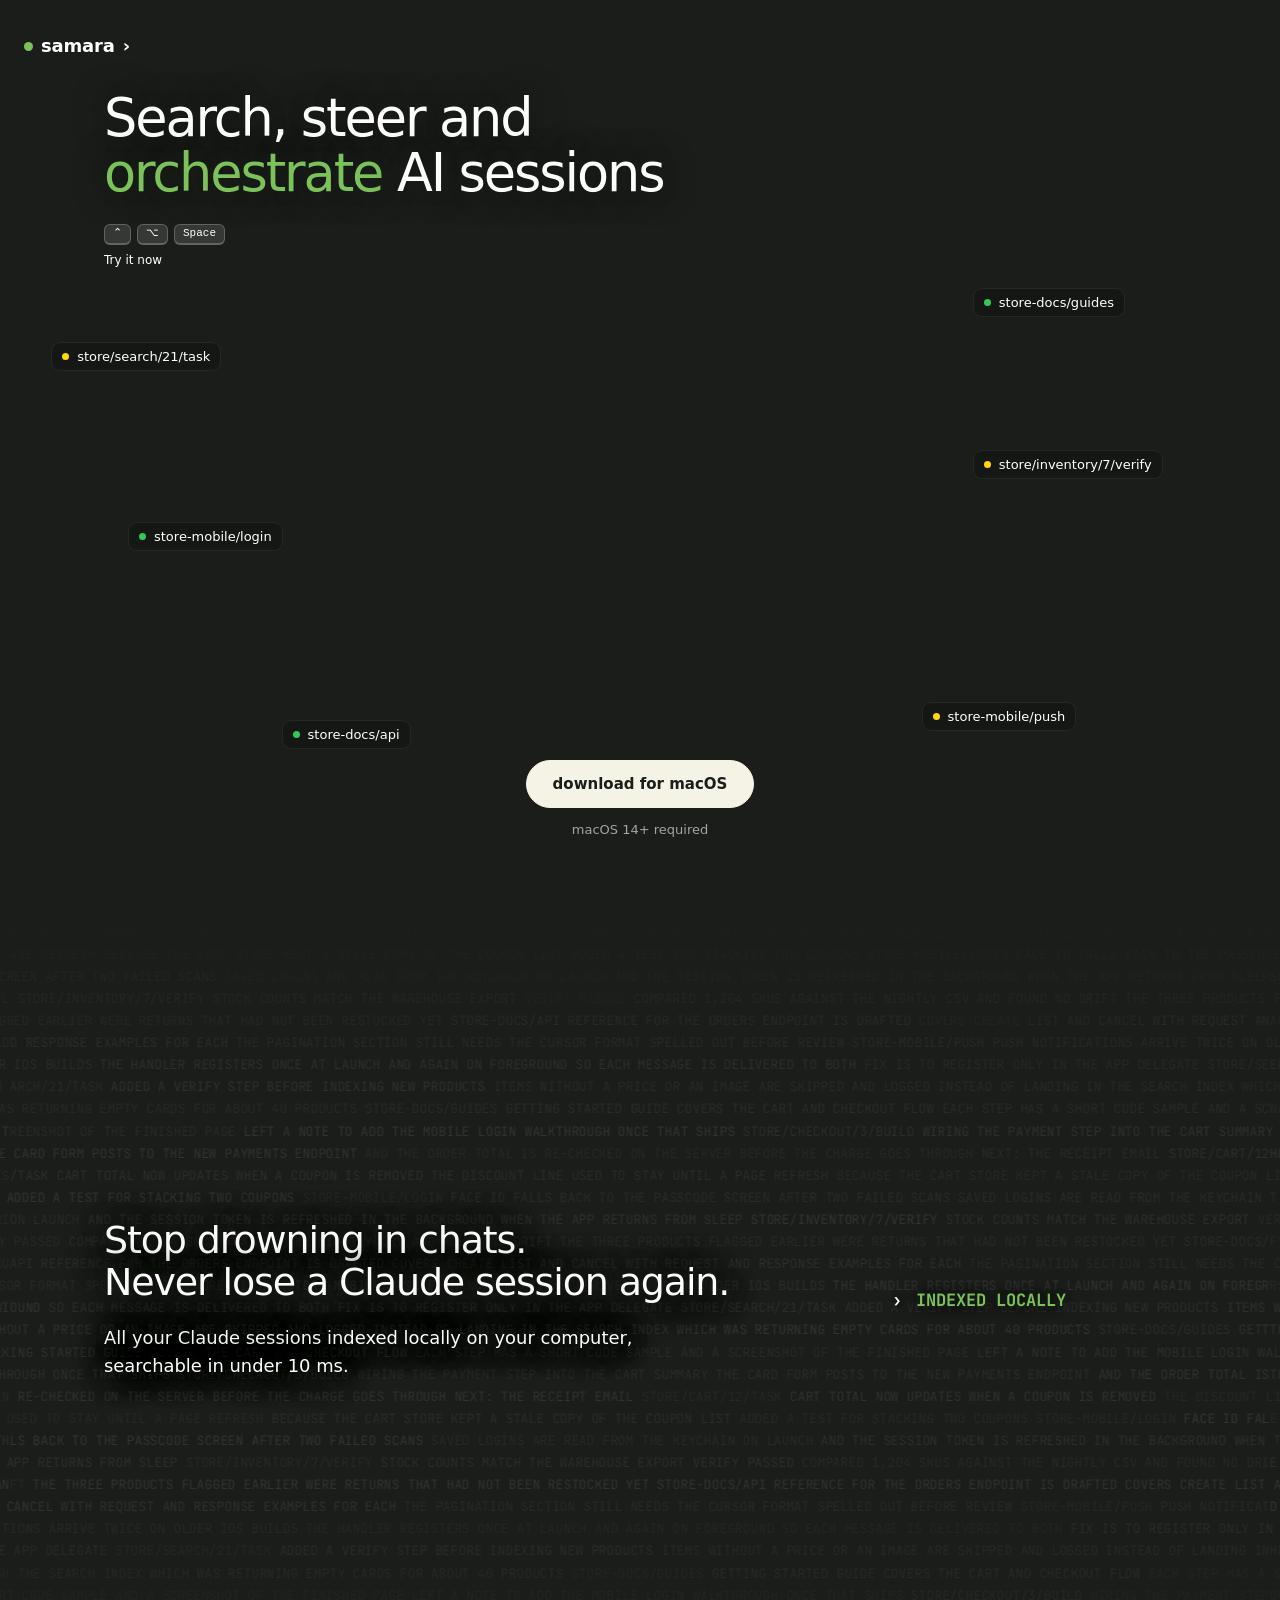
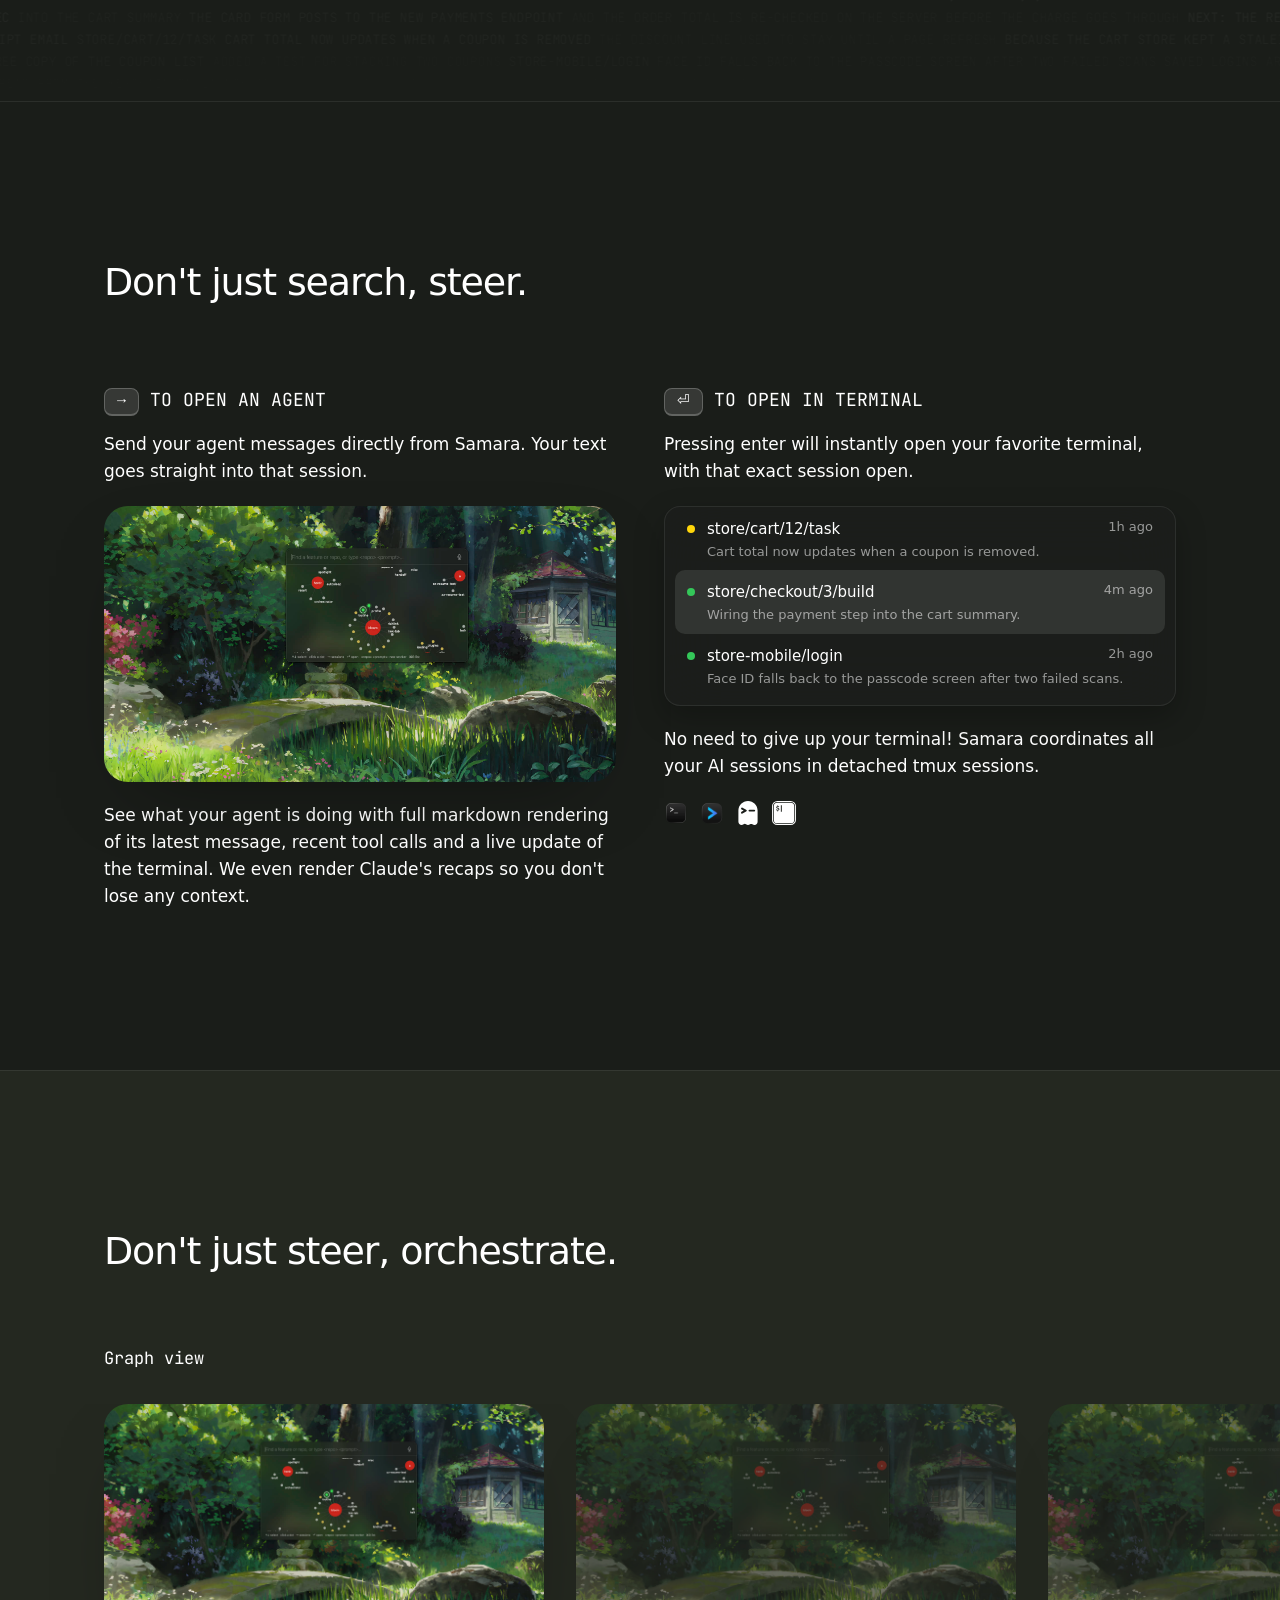
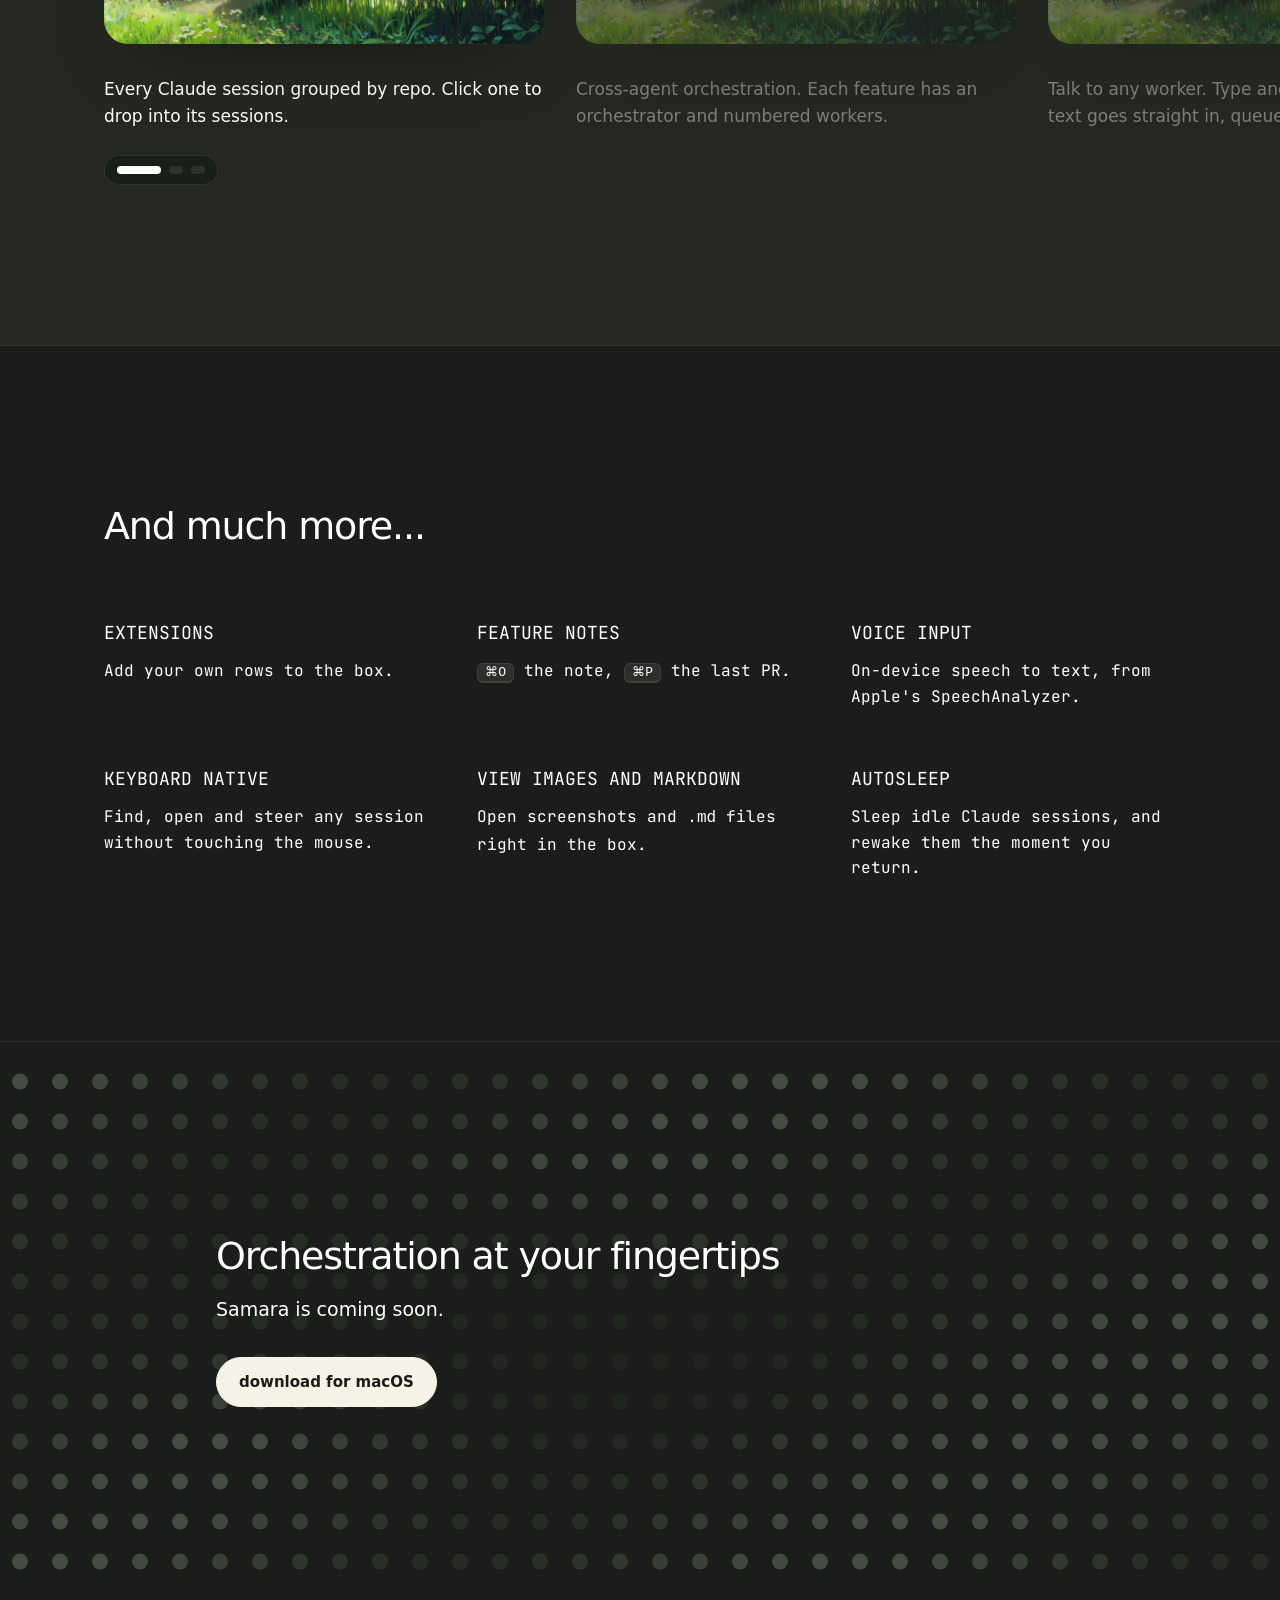
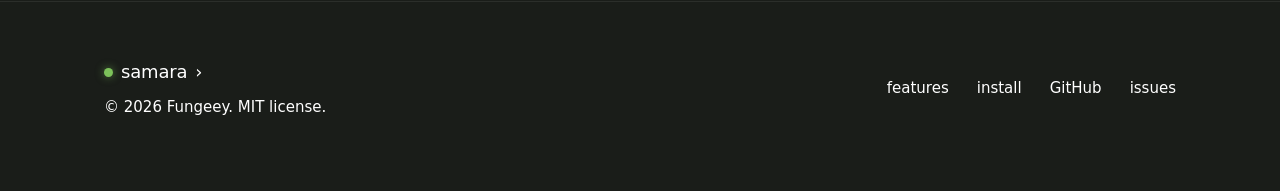
==== index.html @ 6b3adb96 "Landing page: section copy, final section, and remove install section - Hero pill switcher and steer" ====
<!doctype html>
<html lang="en">
<head>
<meta charset="utf-8">
<meta name="viewport" content="width=device-width,initial-scale=1">
<meta name="color-scheme" content="dark">
<meta name="theme-color" content="#1a1d19">
<title>Samara</title>
<link rel="icon" href="assets/favicon.svg" type="image/svg+xml">
<meta name="description" content="Samara is a macOS box and command over your Claude Code sessions: find any session, start workers, and watch a feature's orchestrator and workers at a glance.">
<link rel="preconnect" href="https://fonts.googleapis.com">
<link rel="preconnect" href="https://fonts.gstatic.com" crossorigin>
<link href="https://fonts.googleapis.com/css2?family=JetBrains+Mono:ital,wght@0,400..700;1,400&family=Reddit+Mono:wght@400..600&display=swap" rel="stylesheet">
<script>if(!matchMedia("(prefers-reduced-motion: reduce)").matches)document.documentElement.classList.add("js")</script>
<link rel="stylesheet" href="styles.css">
</head>
<body>
<div class="navbar"><div class="wrap">
  <nav>
    <a class="logo" href="#"><i class="dot"></i>samara<span>›</span></a>
  </nav>
</div></div>
<main>
<div class="wrap">

  <header class="hero">
    <h1>Search, steer and <em>orchestrate</em> AI sessions</h1>
    <div class="keys" id="keys" role="button" tabindex="0" aria-label="Show or hide the search box: Control Option Space"><kbd>⌃</kbd><kbd>⌥</kbd><kbd>Space</kbd></div>
    <p class="try">Try it now</p>
    <div class="box demo off" id="box" role="search" aria-label="Search sessions">
      <div class="box-head"><span class="mag">&#128269;</span><span class="chev">&rsaquo;</span><span class="ghost" id="ghost" aria-hidden="true"></span><input id="q" type="text" aria-label="Search sessions" autocomplete="off" spellcheck="false"></div>
      <div class="rows" id="rows"></div>
      <div class="box-foot"><span id="count"></span></div>
    </div>
    <div class="pills" id="pills"></div>
    <div class="cta">
      <a class="get" href="#download" aria-disabled="true">download for macOS</a>
    <p class="req">macOS 14+ required</p>
    </div>
  </header>
</div>

<section class="story">
  <canvas class="glyphs" aria-hidden="true"></canvas>
  <div class="wrap">
    <div>
      <h2>Stop drowning in chats.<br>Never lose a Claude session again.</h2>
      <p class="story-sub">All your Claude sessions indexed locally on your computer, searchable in under 10 ms.</p>
    </div>
    <div class="facts-win"><ul class="facts" id="facts"><li>indexed locally</li><li>never leaves your computer</li><li>no account, no server</li><li>answers in under 10 ms</li></ul></div>
  </div>
</section>

<section class="steer">
  <div class="wrap">
    <h2>Don't just search, steer.</h2>
    <div class="steer-grid">
      <div class="steer-card">
        <h3><kbd>→</kbd> to open an agent</h3>
        <p>Send your agent messages directly from Samara. Your text goes straight into that session.</p>
        <div class="shot"><video src="assets/step-talk.mp4" aria-label="A worker's tool calls in the Samara box, with a prompt field to talk to it" autoplay muted loop playsinline></video></div>
        <p>See what your agent is doing with full markdown rendering of its latest message, recent tool calls and a live update of the terminal. We even render Claude's recaps so you don't lose any context.</p>
      </div>
      <div class="steer-card">
        <h3><kbd>⏎</kbd> to open in terminal</h3>
        <p>Pressing enter will instantly open your favorite terminal, with that exact session open.</p>
        <div class="box steer-box">
          <div class="rows">
            <div class="row"><i class="dot idle"></i><div><div class="t"><span>store/cart/12/task</span><em>1h ago</em></div><div class="sn">Cart total now updates when a coupon is removed.</div></div></div>
            <div class="row sel"><i class="dot"></i><div><div class="t"><span>store/checkout/3/build</span><em>4m ago</em></div><div class="sn">Wiring the payment step into the cart summary.</div></div></div>
            <div class="row"><i class="dot"></i><div><div class="t"><span>store-mobile/login</span><em>2h ago</em></div><div class="sn">Face ID falls back to the passcode screen after two failed scans.</div></div></div>
          </div>
        </div>
        <p>No need to give up your terminal! Samara coordinates all your AI sessions in detached tmux sessions.</p>
        <ul class="chips">
          <li><img src="assets/terminals/terminal.png" alt="Terminal"></li>
          <li><img src="assets/terminals/cmux-dark.png" alt="cmux"></li>
          <li><img class="mono" src="assets/terminals/ghostty.svg" alt="Ghostty"></li>
          <li><img class="mono" src="assets/terminals/iterm2.svg" alt="iTerm2"></li>
        </ul>
      </div>
    </div>
  </div>
</section>

<section id="features">
  <div class="wrap"><h2>Don't just steer, orchestrate.</h2><p class="mono">Graph view</p></div>
  <div class="carousel" tabindex="0" aria-label="How Samara works">
    <div class="slide">
      <div class="shot"><video src="assets/step-overview.mp4" aria-label="The Samara box showing repos and features as a graph" autoplay muted loop playsinline></video></div>
      <p>Every Claude session grouped by repo. Click one to drop into its sessions.</p>
    </div>
    <div class="slide">
      <div class="shot"><video src="assets/step-graph.mp4" aria-label="A feature's orchestrator and workers as a graph" autoplay muted loop playsinline></video></div>
      <p>Cross-agent orchestration. Each feature has an orchestrator and numbered workers.</p>
    </div>
    <div class="slide">
      <div class="shot"><video src="assets/step-talk.mp4" aria-label="A worker's tool calls in the Samara box, with a prompt field to talk to it" autoplay muted loop playsinline></video></div>
      <p>Talk to any worker. Type and press return, and your text goes straight in, queued if the worker is busy.</p>
    </div>
  </div>
  <div class="dots"><button aria-label="step 1"></button><button aria-label="step 2"></button><button aria-label="step 3"></button></div>
</section>

<section class="more">
  <div class="wrap">
    <h2>And much more...</h2>
    <div class="tools">
      <div class="tool"><h4>extensions</h4><p>Add your own rows to the box.</p></div>
      <div class="tool"><h4>feature notes</h4><p><kbd>⌘O</kbd> the note, <kbd>⌘P</kbd> the last PR.</p></div>
      <div class="tool"><h4>voice input</h4><p>On-device speech to text, from Apple's SpeechAnalyzer.</p></div>
      <div class="tool"><h4>keyboard native</h4><p>Find, open and steer any session without touching the mouse.</p></div>
      <div class="tool"><h4>view images and markdown</h4><p>Open screenshots and <code>.md</code> files right in the box.</p></div>
      <div class="tool"><h4>autosleep</h4><p>Sleep idle Claude sessions, and rewake them the moment you return.</p></div>
    </div>
  </div>
</section>


</main>
<section class="final" id="download">
  <canvas id="graph" aria-hidden="true"></canvas>
  <div class="wrap">
    <div class="veil">
      <h2>Orchestration at your fingertips</h2>
      <p class="sub">Samara is coming soon.</p>
      <a class="btn" href="#download" aria-disabled="true">download for macOS</a>
    </div>
  </div>
</section>

<footer>
  <div class="wrap fcols">
    <div><a class="logo" href="#"><i class="dot"></i>samara<span>›</span></a><p class="copy-r">© 2026 Fungeey. MIT license.</p></div>
    <ul><li><a href="#features">features</a></li><li><a href="#install">install</a></li><li><a href="https://github.com/Fungeey/samara">GitHub</a></li><li><a href="https://github.com/Fungeey/samara/issues">issues</a></li></ul>
  </div>
</footer>
<script>
(() => {
  const sec = document.querySelector('.final'), cv = document.getElementById('graph'), ctx = cv.getContext('2d');
  const still = matchMedia('(prefers-reduced-motion: reduce)').matches;
  let GREY, GREEN;
  const STEP = .08, GROW = .12, LIFE = .7;
  let w, h, gap, r, cols, rows, ox, oy, runs = [], nextSpawn = 0, running = false;
  const pos = (c, k) => ({ x: ox + c * gap, y: oy + k * gap });
  const mix = l => GREY.map((g, i) => g + (GREEN[i] - g) * l);
  const rgba = a => `rgba(${a[0]},${a[1]},${a[2]},${a[3]})`;
  const clamp = v => Math.min(1, Math.max(0, v));
  function size() {
    const css = getComputedStyle(document.documentElement), rgb = n => css.getPropertyValue(n).split(',').map(Number);
    GREY = [...rgb('--dot-rgb'), .35]; GREEN = [...rgb('--leaf-rgb'), 1];
    const dpr = devicePixelRatio || 1; w = sec.clientWidth; h = sec.clientHeight;
    cv.width = w * dpr; cv.height = h * dpr; ctx.setTransform(dpr, 0, 0, dpr, 0, 0);
    gap = w < 700 ? 30 : 40; r = gap * .2;
    cols = Math.max(2, Math.floor(w / gap)); rows = Math.max(2, Math.floor(h / gap));
    ox = (w - (cols - 1) * gap) / 2; oy = (h - (rows - 1) * gap) / 2;
    runs = [];
  }
  function generate(c0, k0, ambient) {
    const n = 1 + Math.floor(Math.random() * 10), room = [c0, cols - 1 - c0];
    let dir = Math.random() < .5 ? 1 : -1;
    if (room[dir > 0 ? 1 : 0] < n && room[dir > 0 ? 0 : 1] > room[dir > 0 ? 1 : 0]) dir = -dir;
    const nodes = [{ c: c0, k: k0, at: 0 }], edges = [];
    const free = (c, k) => c >= 0 && c < cols && k >= 0 && k < rows && !nodes.some(a => a.c === c && a.k === k);
    const shuffle = a => a.sort(() => Math.random() - .5);
    for (let i = 1; i <= n; i++) {
      const last = nodes[nodes.length - 1];
      const next = shuffle([-1, 0, 1]).map(d => [last, last.c + dir, last.k + d]).find(([, c, k]) => free(c, k));
      if (!next) break;
      const from = nodes.indexOf(next[0]), at = (i - 1) * STEP;
      edges.push({ from, to: nodes.length, at, back: false });
      nodes.push({ c: next[1], k: next[2], at: at + GROW });
    }
    const life = ambient ? .3 : LIFE, fade = 0;
    return { nodes, edges, ambient, life, fade, t0: performance.now(), speed: ambient ? .3 : 1, alpha: ambient ? .85 : 1, end: Math.max(...nodes.map(n => n.at), ...edges.map(e => e.at + GROW)) + life + fade };
  }
  const bezier = (p, u) => { const v = 1 - u; return { x: v ** 3 * p[0].x + 3 * v * v * u * p[1].x + 3 * v * u * u * p[2].x + u ** 3 * p[3].x, y: v ** 3 * p[0].y + 3 * v * v * u * p[1].y + 3 * v * u * u * p[2].y + u ** 3 * p[3].y }; };
  function curve(run, e) {
    const a = pos(run.nodes[e.from].c, run.nodes[e.from].k), b = pos(run.nodes[e.to].c, run.nodes[e.to].k);
    if (e.back) { const o = e.bow * gap * .9; return [a, { x: a.x, y: a.y + o }, { x: b.x, y: b.y + o }, b]; }
    const d = b.x - a.x;
    return [a, { x: a.x + d * .8, y: a.y }, { x: a.x + d * .2, y: b.y }, b];
  }
  const wave = (p, now) => still ? 1 : .65 + .35 * Math.sin(p.x * .008 + p.y * .012 - now * .0012);
  const age = (run, t, at) => t - at < run.life ? 1 : 0;
  function frame() {
    ctx.clearRect(0, 0, w, h);
    const now = performance.now();
    runs = runs.filter(run => still || (now - run.t0) / 1000 * run.speed <= run.end);
    const lit = new Set(runs.flatMap(run => { const tt = still ? run.end - run.fade - .01 : (now - run.t0) / 1000 * run.speed; return run.nodes.filter(n => tt >= n.at && age(run, tt, n.at)).map(n => n.c + ',' + n.k); }));
    for (let c = 0; c < cols; c++) for (let k = 0; k < rows; k++) {
      if (lit.has(c + ',' + k)) continue;
      const p = pos(c, k);
      ctx.fillStyle = rgba([GREY[0], GREY[1], GREY[2], GREY[3] * wave(p, now)]);
      ctx.beginPath(); ctx.arc(p.x, p.y, r, 0, 7); ctx.fill();
    }
    for (const run of runs) drawRun(run, still ? run.end - run.fade - .01 : (now - run.t0) / 1000 * run.speed);
  }
  function drawRun(run, tt) {
    const A_ = run.alpha, col = GREEN, green = a => `rgba(${col[0]},${col[1]},${col[2]},${a * A_})`;
    ctx.lineWidth = 1.5;
    for (const e of run.edges) {
      const p = e.back ? 1 : clamp((tt - e.at) / GROW), fade = age(run, tt, e.at); if (!p || !fade) continue;
      const pts = curve(run, e), A = pts[0], B = pts[3], ra = r * (e.from ? 1 : 2) + 3, rb = r + 5;
      const line = Array.from({ length: 33 }, (_, i) => bezier(pts, i / 32)).filter(q => Math.hypot(q.x - A.x, q.y - A.y) >= ra && Math.hypot(q.x - B.x, q.y - B.y) >= rb);
      const m = Math.max(2, Math.ceil(p * line.length)), tip = line[m - 1], prev = line[m - 2];
      const d = Math.hypot(tip.x - prev.x, tip.y - prev.y) || 1, ux = (tip.x - prev.x) / d, uy = (tip.y - prev.y) / d;
      ctx.strokeStyle = ctx.fillStyle = `rgba(${GREY[0]},${GREY[1]},${GREY[2]},${.75 * fade * A_})`; ctx.setLineDash(e.back ? [4, 4] : []);
      ctx.beginPath(); line.slice(0, m).forEach((q, i) => i ? ctx.lineTo(q.x, q.y) : ctx.moveTo(q.x, q.y)); ctx.stroke(); ctx.setLineDash([]);
      ctx.beginPath(); ctx.moveTo(tip.x + ux * 6, tip.y + uy * 6); ctx.lineTo(tip.x - ux * 2 - uy * 4, tip.y - uy * 2 + ux * 4); ctx.lineTo(tip.x - ux * 2 + uy * 4, tip.y - uy * 2 - ux * 4); ctx.fill();
    }
    run.nodes.forEach((n, i) => {
      const p = pos(n.c, n.k), fade = age(run, tt, n.at), l = tt >= n.at ? 1 : 0;
      if (!fade || tt < n.at) return;
      if (!i) {
        ctx.strokeStyle = green(fade); ctx.lineWidth = 2;
        ctx.beginPath(); ctx.arc(p.x, p.y, r * 2, 0, 7); ctx.stroke();
        ctx.fillStyle = green(fade);
        ctx.beginPath(); ctx.moveTo(p.x, p.y - r * 1.2); ctx.lineTo(p.x + r * 1.2, p.y); ctx.lineTo(p.x, p.y + r * 1.2); ctx.lineTo(p.x - r * 1.2, p.y); ctx.fill();
        return;
      }
      const c = mix(l); c[3] = ((GREY[3] + (c[3] - GREY[3]) * A_) * fade + GREY[3] * (1 - fade));
      ctx.fillStyle = rgba(c); ctx.beginPath(); ctx.arc(p.x, p.y, r, 0, 7); ctx.fill();
    });
  }
  function spawn() {
    const c = Math.floor(Math.random() * cols), k = Math.floor(Math.random() * rows);
    runs.push(generate(c, k, true));
  }
  function loop() {
    const now = performance.now();
    if (!still && now > nextSpawn && runs.filter(r => r.ambient).length < 12) { spawn(); spawn(); nextSpawn = now + 300 + Math.random() * 600; }
    frame(); if (running && !still) requestAnimationFrame(loop);
  }
  new ResizeObserver(() => { size(); frame(); }).observe(sec);
  new IntersectionObserver(([e]) => { running = e.isIntersecting; if (running) loop(); }).observe(sec);
})();
</script>
<script>
(() => {
  const row = document.querySelector('.carousel'), slides = [...row.children], dots = [...document.querySelectorAll('.dots button')];
  let cur = -1;
  const gutter = () => parseFloat(getComputedStyle(row).paddingLeft);
  const set = () => {
    const edge = row.scrollLeft + gutter();
    const i = slides.reduce((b, el, k) => Math.abs(el.offsetLeft - edge) < Math.abs(slides[b].offsetLeft - edge) ? k : b, 0);
    if (i === cur) return;
    cur = i;
    slides.forEach((el, k) => { el.classList.toggle('on', k === i); const v = el.querySelector('video'); k === i ? v.play().catch(() => {}) : v.pause(); });
    dots.forEach((d, k) => d.classList.toggle('on', k === i));
  };
  const go = k => row.scrollTo({ left: slides[k].offsetLeft - gutter(), behavior: 'smooth' });
  const loop = () => {
    const out = slides[cur].animate([{ opacity: 1 }, { opacity: 0 }], { duration: 250, fill: 'forwards' });
    out.onfinish = () => {
      row.style.scrollSnapType = 'none';
      row.scrollLeft = slides[0].offsetLeft - gutter();
      row.style.scrollSnapType = '';
      out.cancel();
      slides[0].animate([{ opacity: 0 }, { opacity: 1 }], { duration: 250 });
    };
  };
  const next = () => cur === slides.length - 1 ? loop() : go(cur + 1);
  let timer, resume, seen = false, reduced = matchMedia('(prefers-reduced-motion: reduce)').matches;
  const tick = () => { clearInterval(timer); if (!reduced && seen) timer = setInterval(next, 4000); };
  const pause = () => { clearInterval(timer); clearTimeout(resume); resume = setTimeout(tick, 5000); };
  new IntersectionObserver(([e]) => { seen = e.isIntersecting; tick(); }).observe(row);
  ['pointerdown', 'wheel', 'keydown'].forEach(t => row.addEventListener(t, pause, { passive: true }));
  dots.forEach((d, k) => d.onclick = () => { pause(); go(k); });
  slides.forEach((el, k) => el.onclick = () => { pause(); go(k); });
  row.addEventListener('scroll', set, { passive: true });
  row.addEventListener('keydown', e => { const k = cur + (e.key === 'ArrowRight') - (e.key === 'ArrowLeft'); if (k !== cur && slides[k]) { e.preventDefault(); go(k); } });
  addEventListener('resize', set); set();
})();
</script>
<script>
(function(){
var S=window.SESSIONS=[
["store/checkout/3/build","4m ago","Wiring the payment step into the cart summary. The card form posts to the new payments endpoint, and the order total is re-checked on the server before the charge goes through. Next: the receipt email.",1,6,22],
["store/cart/12/task","1h ago","Cart total now updates when a coupon is removed. The discount line used to stay until a page refresh, because the cart store kept a stale copy of the coupon list. Added a test for stacking two coupons.",1,80,16],
["store-mobile/login","2h ago","Face ID falls back to the passcode screen after two failed scans. Saved logins are read from the keychain on launch, and the session token is refreshed in the background when the app returns from sleep.",1,10,58],
["store/inventory/7/verify","3h ago","Stock counts match the warehouse export, verify passed. Compared 1,204 SKUs against the nightly CSV and found no drift. The three products flagged earlier were returns that had not been restocked yet.",0,76,50],
["store-docs/api","5h ago","Reference for the orders endpoint is drafted. Covers create, list and cancel, with request and response examples for each. The pagination section still needs the cursor format spelled out before review.",1,22,80],
["store-mobile/push","2d ago","Push notifications arrive twice on older iOS builds. The handler registers once at launch and again on foreground, so each message is delivered to both. Fix is to register only in the app delegate.",0,72,78],
["store/search/21/task","6d ago","Added a verify step before indexing new products. Items without a price or an image are skipped and logged instead of landing in the search index, which was returning empty cards for about 40 products.",0,4,38],
["store-docs/guides","9d ago","Getting started guide covers the cart and checkout flow. Each step has a short code sample and a screenshot of the finished page. Left a note to add the mobile login walkthrough once that ships.",1,76,32]
];
var pills=document.getElementById("pills"),box=document.getElementById("box"),ghost=document.getElementById("ghost"),q=document.getElementById("q"),rows=document.getElementById("rows"),count=document.getElementById("count");
function esc(t){return t.replace(/[&<>]/g,function(c){return{"&":"&amp;","<":"&lt;",">":"&gt;"}[c]})}
function hl(t,v){if(!v)return esc(t);var i=t.toLowerCase().indexOf(v);return i<0?esc(t):esc(t.slice(0,i))+"<b>"+esc(t.slice(i,i+v.length))+"</b>"+esc(t.slice(i+v.length))}
function hit(s,v){return !v||(s[0]+" "+s[2]).toLowerCase().indexOf(v)>=0}
function render(){var v=q.value.trim().toLowerCase(),n=0;rows.innerHTML="";S.forEach(function(s,i){var ok=hit(s,v);P[i].classList.toggle("off",!ok);if(!ok)return;n++;var r=document.createElement("div");r.className="row"+(n==1?" sel":"");r.innerHTML='<i class="dot'+(s[3]?"":" idle")+'"></i><div><div class="t"><span>'+esc(s[0])+'</span><em>'+s[1]+'</em></div><div class="sn">'+hl(s[2],v)+'</div></div>';rows.appendChild(r)});count.textContent=n+" session"+(n==1?"":"s")}
function show(v){q.value=v;ghost.innerHTML=esc(v)+'<i class="caret"></i>';render()}
var shown=false;
var WORDS=["login","pagination","verify","coupon"],gen=0,user=false,onscreen=true,idle,reduce=matchMedia("(prefers-reduced-motion: reduce)").matches;
function wait(ms){return new Promise(function(r){setTimeout(r,ms)})}
async function play(){
  var my=++gen,i=0;
  show("");
  while(my===gen){
    var w=WORDS[i++%WORDS.length];
    await wait(900);
    for(var k=1;k<=w.length;k++){if(my!==gen)return;show(w.slice(0,k));await wait(80+Math.random()*70)}
    await wait(1800);
    for(var k=w.length-1;k>=0;k--){if(my!==gen)return;show(w.slice(0,k));await wait(45)}
    await wait(700);
  }
}
function pause(){gen++}
function resume(){clearTimeout(idle);if(reduce||user||!onscreen||!shown)return;box.classList.add("demo");play()}
function takeOver(v){
  pause();user=true;box.classList.remove("demo");
  if(v!=null)q.value=v;render();
  clearTimeout(idle);idle=setTimeout(function(){user=false;q.value="";q.blur();resume()},8000);
}
var HIDE=["store/checkout/3/build","store/cart/12/task"];
var P=S.map(function(s,i){var b=document.createElement("div");b.className="pill";b.style.left=s[4]+"%";b.style.top=s[5]+"%";b.style.animationDelay=-i*1.3+"s";b.innerHTML='<i class="dot'+(s[3]?"":" idle")+'"></i>'+s[0];if(HIDE.indexOf(s[0])<0)pills.appendChild(b);return b});
q.addEventListener("input",function(){takeOver(null)});
q.addEventListener("keydown",function(e){if(e.key==="Escape"){q.value="";takeOver(null)}});
box.addEventListener("pointerdown",function(){if(!user)pause()});
box.addEventListener("mouseup",function(){if(!user)takeOver("");q.focus({preventScroll:true})});
function setShown(on){
  shown=on;box.classList.toggle("off",!on);pause();clearTimeout(idle);user=false;q.blur();
  if(!on){q.value="";render();return}
  if(reduce){q.value="login";render()}else{box.classList.add("demo");show("");resume()}
}
document.addEventListener("keydown",function(e){if(e.code==="Space"&&e.altKey&&(e.ctrlKey||e.metaKey)){e.preventDefault();setShown(!shown)}});
var keys=document.getElementById("keys");keys.onclick=function(){setShown(!shown)};keys.onkeydown=function(e){if(e.key==="Enter"||e.key===" "){e.preventDefault();setShown(!shown)}};
new IntersectionObserver(function(es){onscreen=es[0].isIntersecting;if(!onscreen){pause()}else if(!user){resume()}}).observe(box);
render();
})();
</script>
<script>
(() => {
  const ul = document.getElementById('facts'), N = ul.children.length;
  if (matchMedia('(prefers-reduced-motion: reduce)').matches) return;
  ul.classList.add('roll');
  for (let k = 0; k < 2; k++) [...ul.children].slice(0, N).forEach(li => ul.append(li.cloneNode(true)));
  const lis = [...ul.children], row = () => lis[0].offsetHeight;
  let i = N, on = false;
  const show = (anim) => { ul.style.transition = anim ? '' : 'none'; ul.style.transform = `translateY(${-(i - 1) * row()}px)`; lis.forEach((li, k) => li.classList.toggle('on', k === i)); };
  show(false);
  ul.addEventListener('transitionend', () => { if (i >= 2 * N) { i -= N; show(false); } });
  setInterval(() => { if (on) { i++; show(true); } }, 2400);
  new IntersectionObserver(([e]) => on = e.isIntersecting).observe(ul);
  addEventListener('resize', () => show(false));
})();
</script>
<script>
(() => {
  const still = matchMedia('(prefers-reduced-motion: reduce)').matches;
  const S = window.SESSIONS, F = 13, CW = F * .6, LH = F * 1.7;
  const chunks = S.flatMap(s => [s[0], ...s[2].split(/(?<=[.,])\s+/).map(t => t.replace(/[.,]$/, ''))]).filter(t => t.length > 3).map(t => t.toUpperCase());
  document.querySelectorAll('canvas.glyphs').forEach((cv, n) => {
    const out = cv.getContext('2d'), sec = cv.parentElement, tile = document.createElement('canvas'), ctx = tile.getContext('2d');
    let off = 0, last = 0, running = false, dpr = 1;
    function draw() {
      const css = getComputedStyle(document.documentElement), rgb = k => css.getPropertyValue(k).trim();
      const ink = rgb('--ink') === '#fff' ? '255,255,255' : '42,44,41';
      dpr = devicePixelRatio || 1; const w = sec.clientWidth, h = sec.clientHeight, rows = Math.max(1, Math.floor(h / LH)), cols = Math.floor(w / CW);
      cv.width = w * dpr; cv.height = h * dpr; tile.width = cols * CW * dpr; tile.height = rows * LH * dpr; ctx.setTransform(dpr, 0, 0, dpr, 0, 0);
      ctx.font = F + 'px "JetBrains Mono",ui-monospace,Menlo,monospace'; ctx.textBaseline = 'middle';
      let seed = 7 + n * 11; const rnd = () => (seed = (seed * 16807) % 2147483647) / 2147483647;
      let i = Math.floor(rnd() * chunks.length), line = [];
      for (let r = 0; r < rows; r++) {
        while (line.length < cols) { const a = .05 + rnd() * .06; for (const ch of chunks[i++ % chunks.length] + ' ') line.push([ch, a]); }
        for (let c = 0; c < cols; c++) {
          if (line[c][0] === ' ') continue;
          ctx.fillStyle = `rgba(${ink},${line[c][1]})`;
          ctx.fillText(line[c][0], c * CW, (r + .5) * LH);
        }
        line = line.slice(cols);
      }
    }
    function paint() {
      const tw = tile.width, lh = LH * dpr, rows = Math.round(tile.height / lh);
      out.clearRect(0, 0, cv.width, cv.height);
      for (let r = 0; r < rows; r++) {
        const o = (r % 2 ? off : tw - off % tw) % tw;
        for (let x = -o; x < cv.width; x += tw) out.drawImage(tile, 0, r * lh, tw, lh, x, r * lh, tw, lh);
      }
    }
    function loop(t) {
      off += (t - last) * .004 * dpr; last = t; paint();
      if (running) requestAnimationFrame(loop);
    }
    new ResizeObserver(() => { draw(); paint(); }).observe(sec);
    if (!still) new IntersectionObserver(([e]) => { running = e.isIntersecting; if (running) { last = performance.now(); requestAnimationFrame(loop); } }).observe(sec);
  });
})();
</script>
</body></html>
---- styles.css ----
:root{--grain:url("data:image/svg+xml,%3Csvg xmlns='http://www.w3.org/2000/svg' width='180' height='180'%3E%3Cfilter id='n'%3E%3CfeTurbulence type='fractalNoise' baseFrequency='.85' numOctaves='2' stitchTiles='stitch'/%3E%3CfeColorMatrix values='0 0 0 0 .95 0 0 0 0 1 0 0 0 0 .9 1.4 0 0 0 -.5'/%3E%3C/filter%3E%3Crect width='180' height='180' filter='url(%23n)' opacity='0.13'/%3E%3C/svg%3E");--grain-page:url("data:image/svg+xml,%3Csvg xmlns='http://www.w3.org/2000/svg' width='260' height='260'%3E%3Cfilter id='n'%3E%3CfeTurbulence type='fractalNoise' baseFrequency='1.1' numOctaves='2' stitchTiles='stitch'/%3E%3CfeColorMatrix values='0 0 0 0 .95 0 0 0 0 1 0 0 0 0 .9 1.4 0 0 0 -.5'/%3E%3C/filter%3E%3Crect width='260' height='260' filter='url(%23n)' opacity='0.14'/%3E%3C/svg%3E");--bg:#1a1d19;--bg-rgb:26,29,25;--surface:#242820;--ink:#fff;--muted:#fff;--leaf:#7cc25a;--leaf-rgb:124,194,90;--leaf-d:#9ad47a;--line:rgba(241,240,232,.09);--rule:rgba(241,240,232,.08);--rule2:rgba(241,240,232,.08);--blossom:#c8505a;--btn-bg:#f5f2e6;--btn-ink:#1a1d19;--shot-line:rgba(255,255,255,.08);--shot-shadow:rgba(0,0,0,.5);--kbd-bg:rgba(255,255,255,.08);--band:rgba(255,255,255,0);--tint-sand:rgba(205,185,125,.08);--glass:rgba(26,29,25,.84);--glass-line:rgba(255,255,255,.09);--glass-hi:rgba(255,255,255,.14);--glass-drop:rgba(20,22,20,.55);--chip:rgba(255,255,255,.06);--chip-line:rgba(255,255,255,.08);--logo-sub:#fff;--dot-rgb:150,165,146}
:root[data-theme=light]{--grain:url("data:image/svg+xml,%3Csvg xmlns='http://www.w3.org/2000/svg' width='180' height='180'%3E%3Cfilter id='n'%3E%3CfeTurbulence type='fractalNoise' baseFrequency='.85' numOctaves='2' stitchTiles='stitch'/%3E%3CfeColorMatrix values='0 0 0 0 .12 0 0 0 0 .22 0 0 0 0 .12 1.4 0 0 0 -.5'/%3E%3C/filter%3E%3Crect width='180' height='180' filter='url(%23n)' opacity='0.2'/%3E%3C/svg%3E");--grain-page:url("data:image/svg+xml,%3Csvg xmlns='http://www.w3.org/2000/svg' width='260' height='260'%3E%3Cfilter id='n'%3E%3CfeTurbulence type='fractalNoise' baseFrequency='1.1' numOctaves='2' stitchTiles='stitch'/%3E%3CfeColorMatrix values='0 0 0 0 .12 0 0 0 0 .22 0 0 0 0 .12 1.4 0 0 0 -.5'/%3E%3C/filter%3E%3Crect width='260' height='260' filter='url(%23n)' opacity='0.14'/%3E%3C/svg%3E");--bg:#f5f2e6;--bg-rgb:245,242,230;--surface:#ebeedc;--ink:#2a2c29;--muted:#5d7260;--leaf:#4f9a37;--leaf-rgb:79,154,55;--leaf-d:#3b7a28;--line:#d9dcc5;--rule:#d2cdb7;--rule2:#d2cdb7;--blossom:#c8505a;--btn-bg:#2a2c29;--btn-ink:#fff;--shot-line:rgba(255,255,255,.55);--shot-shadow:rgba(42,44,41,.55);--kbd-bg:#fff;--band:rgba(255,255,255,.28);--tint-sand:rgba(205,185,125,.17);--glass:rgba(255,255,255,.66);--glass-line:rgba(255,255,255,.75);--glass-hi:rgba(255,255,255,.8);--glass-drop:rgba(42,44,41,.35);--chip:rgba(255,255,255,.5);--chip-line:rgba(255,255,255,.7);--logo-sub:#4a4d48;--dot-rgb:93,114,96}
*{box-sizing:border-box}
html{scroll-behavior:smooth;scroll-padding-top:90px;overflow-x:clip}
body{margin:0;overflow-x:clip;background:var(--bg);color:var(--ink);font:17px/1.6 -apple-system,BlinkMacSystemFont,"SF Pro Text",system-ui,sans-serif;-webkit-font-smoothing:antialiased}
a{color:inherit}
.wrap{max-width:1168px;margin:0 auto;padding:0 48px}
.navbar{position:fixed;top:0;left:0;right:0;z-index:10;pointer-events:none}
nav{display:flex;align-items:center;justify-content:space-between;height:76px}
nav>*{pointer-events:auto}
nav ul{display:flex;gap:28px;list-style:none;margin:0;padding:0}
.logo{display:flex;align-items:center;gap:8px;font-size:18px;letter-spacing:-.01em;text-decoration:none}
.logo span{color:var(--logo-sub)}
.logo .dot{width:9px;height:9px;border-radius:50%;background:var(--leaf);box-shadow:0 0 8px rgba(var(--leaf-rgb),.6);animation:pulse 1.1s steps(1) infinite}
@keyframes pulse{50%{opacity:0}}
nav .logo,nav ul,nav .btn.sm{height:46px;display:flex;align-items:center;border-radius:999px}
nav .logo,nav ul{background:var(--glass);border:1px solid var(--glass-line);color:var(--ink);box-shadow:inset 0 1px 0 var(--glass-hi),0 10px 28px -14px var(--glass-drop)}
nav .logo{padding:0 20px}
nav ul{padding:0 26px}
nav ul a{color:var(--ink);font-size:15px;font-weight:500;text-decoration:none}
nav ul a:hover{color:var(--leaf-d)}
.btn{display:inline-flex;align-items:center;gap:8px;padding:12px 22px;border-radius:999px;background:var(--btn-bg);color:var(--btn-ink);text-decoration:none;font-weight:500;font-size:15px;border:1px solid var(--btn-bg)}
.btn:hover{background:var(--leaf-d);border-color:var(--leaf-d)}
.btn.sm{padding:0 22px;font-weight:400}
.btn[aria-disabled=true]{cursor:default}
.mono{font-family:"JetBrains Mono",ui-monospace,Menlo,monospace}
h1,h2{font-family:-apple-system,BlinkMacSystemFont,"SF Pro Display",system-ui,sans-serif;font-weight:600;margin:0}
h1{font-size:clamp(26px,4.1vw,54px);line-height:1.05;letter-spacing:-.03em}
h1 em{font-style:normal;color:var(--leaf)}
h2{font-size:clamp(28px,4.6vw,56px);line-height:1.1;letter-spacing:-.04em}
.sub{color:var(--muted);font-size:19px;max-width:520px;margin:16px auto 0}

.hero{position:relative;overflow:hidden;width:100vw;margin-left:calc(50% - 50vw);min-height:100svh;display:flex;flex-direction:column;align-items:center;justify-content:flex-start;text-align:center;padding:max(100px,14svh) 24px 96px}
.hero h1{color:#fff;font-weight:500;letter-spacing:-.04em;align-self:flex-start;text-align:left;margin-left:calc(max(0px,(100vw - 1168px)/2) + 24px);text-shadow:0 0 14px rgba(var(--bg-rgb),1),0 0 32px rgba(var(--bg-rgb),.9)}.hero h1 em{color:var(--leaf)}
.hero .lede{font-size:clamp(16px,1.6vw,19px);color:#fff;margin:24px 0 0}
.hero .get{position:absolute;bottom:40px;left:50%;transform:translateX(-50%);font-size:13px;color:#fff;text-decoration:none;padding:7px 16px;border:1px solid rgba(255,255,255,.5);border-radius:999px}
.hero .get:hover{border-color:#fff}
.hero .get[aria-disabled=true]{cursor:default}
video{display:block;width:100%;height:auto}

section{padding:160px 0;text-align:center}
section+section{border-top:1px solid var(--rule)}
.carousel{--slide:440px;--gutter:max(48px,calc(50% - 536px));display:flex;gap:32px;overflow-x:auto;scroll-snap-type:x mandatory;scrollbar-width:none;padding:0 calc(100% - var(--slide)) 0 var(--gutter);scroll-padding-left:var(--gutter)}
.carousel::-webkit-scrollbar{display:none}
#features{background:var(--surface);color:var(--ink)}
#features h2{font-weight:500;font-size:clamp(22px,3vw,38px);letter-spacing:-.03em;text-align:left;margin:0 0 72px}
#features .wrap p{color:var(--muted);text-align:left;margin:0 0 32px}
.slide{flex:0 0 var(--slide);scroll-snap-align:start;text-align:left;opacity:.4;transition:opacity .4s}
.slide.on{opacity:1}
.slide .shot{background:url(assets/wallpaper.jpg) center/cover;padding:20px;border-radius:24px;overflow:hidden;container-type:inline-size;box-shadow:0 30px 80px -40px var(--shot-shadow)}
.slide .shot video{border-radius:2.5cqw}
.slide h3{font-family:"JetBrains Mono",ui-monospace,Menlo,monospace;font-weight:400;font-size:clamp(17px,1.8vw,22px);line-height:1.3;text-transform:uppercase;margin:32px 0 12px}
.slide p{color:var(--muted);margin:32px 0 0}
.dots{display:flex;gap:8px;width:max-content;margin:24px 0 0 max(48px,calc(50% - 536px));padding:10px 12px;border-radius:999px;background:var(--glass);border:1px solid var(--glass-line)}
.dots button{width:14px;height:8px;padding:0;border:0;border-radius:99px;background:var(--line);cursor:pointer;transition:width .3s,background .3s}
.dots button.on{width:44px;background:var(--ink)}
.more h2{font-weight:500;font-size:clamp(22px,3vw,38px);letter-spacing:-.03em;text-align:left}
.tools{display:grid;grid-template-columns:repeat(3,1fr);gap:56px 48px;margin:72px auto 0;text-align:left}
.tool h4{font-family:"JetBrains Mono",ui-monospace,Menlo,monospace;font-weight:400;font-size:clamp(15px,1.5vw,18px);text-transform:uppercase;margin:0 0 10px}
.tool p{margin:0;color:var(--muted);font-size:16px;font-family:"JetBrains Mono",ui-monospace,Menlo,monospace}
kbd{font:500 13px ui-monospace,Menlo,monospace;background:var(--kbd-bg);border:1px solid var(--line);border-bottom-width:2px;border-radius:6px;padding:1px 7px}
pre{display:inline-block;text-align:left;background:rgba(38,40,37,.84);border:1px solid rgba(255,255,255,.07);color:#e8f0dc;border-radius:16px;padding:22px 26px;font:14px/1.7 ui-monospace,Menlo,monospace;margin:40px 0 0}
.reqs{color:var(--muted);font-size:14px;margin-top:24px}

.final{position:relative;overflow:hidden;min-height:560px;display:flex;align-items:center;padding:0;border-top:1px solid var(--rule)}
.final .wrap{position:relative;z-index:1;width:100%;pointer-events:none}
.final .btn{pointer-events:auto}
.final canvas{position:absolute;inset:0;width:100%;height:100%;pointer-events:none}
.final{text-align:left}
.final h2{font-weight:500;font-size:clamp(22px,3vw,38px);letter-spacing:-.03em;margin:0 0 16px}
.final .sub{margin:0 0 32px}
.final .veil{display:inline-block;padding:72px 112px;background:radial-gradient(ellipse closest-side,rgba(var(--bg-rgb),.82) 0%,rgba(var(--bg-rgb),.65) 55%,rgba(var(--bg-rgb),0) 100%)}

footer{border-top:1px solid var(--rule);padding:56px 0 72px;font-size:15px}
.fcols{display:flex;justify-content:space-between;align-items:center;gap:32px;flex-wrap:wrap}
footer ul{list-style:none;margin:0;padding:0;display:flex;gap:28px}
footer a{text-decoration:none}
footer a:hover{color:var(--leaf-d)}
.copy-r{color:var(--muted);margin:8px 0 0}

@media(prefers-reduced-motion:reduce){.pill{animation:none}.logo .dot{animation:none}}
@media(max-width:1000px){.tools{grid-template-columns:repeat(2,1fr)}}
@media(max-width:800px){nav ul{display:none}section{padding:96px 0}.carousel{--slide:74vw;--gutter:7vw;gap:16px}.slide .shot{padding:12px}.tools{grid-template-columns:1fr}.final .veil{padding:48px 24px}.fcols{flex-direction:column;align-items:flex-start}}

.pills{position:absolute;inset:0;pointer-events:none}
.pill{position:absolute;pointer-events:auto;display:flex;align-items:center;gap:8px;font:500 13px -apple-system,BlinkMacSystemFont,"SF Pro Text",system-ui,sans-serif;color:#fff;background:rgba(20,22,20,.72);border:1px solid rgba(255,255,255,.07);border-radius:9px;padding:6px 10px;cursor:pointer;transition:opacity .2s;animation:bob 7s ease-in-out infinite}
.pill.off{opacity:.15}
.pill .dot,.row .dot{display:block;flex:none;width:7px;height:7px;border-radius:50%;background:#34c759}
.pill .dot.idle,.row .dot.idle{background:#ffd60a}
@keyframes bob{50%{transform:translateY(-10px)}}
.box{width:min(640px,92vw);background:rgba(28,30,28,.92);backdrop-filter:blur(30px);border:1px solid rgba(255,255,255,.08);border-radius:16px;box-shadow:0 30px 80px rgba(0,0,0,.6);text-align:left;color:#fff;font-family:-apple-system,system-ui,sans-serif;overflow:hidden}
.box-head{display:flex;align-items:center;gap:10px;padding:14px 20px;font-size:18px;font-weight:300}
.box-head .chev{opacity:.55}.box-head .mag{font-size:16px}
.box-head input{flex:1;background:none;border:0;outline:0;color:#fff;font:inherit}
.rows{height:330px;overflow:hidden;padding:0 10px}
.row{display:flex;gap:12px;padding:10px 12px;border-radius:10px}
.row.sel{background:rgba(255,255,255,.1)}
.row .dot{flex:none;margin-top:8px;width:8px;height:8px}
.row>div{min-width:0;flex:1}
.row .t{display:flex;justify-content:space-between;font-size:15px}
.row .t em{font-style:normal;font-size:13px;color:rgba(255,255,255,.55)}
.row .sn{font-size:13px;color:rgba(255,255,255,.55);display:-webkit-box;-webkit-line-clamp:3;-webkit-box-orient:vertical;overflow:hidden;margin-top:2px;line-height:1.35}
.row b{color:#8fe060;font-weight:600}
.box-foot{display:flex;gap:14px;padding:10px 20px;font-size:11px;opacity:.55}
@media(max-width:700px){.pills{display:none}}
.hero .box{position:relative;z-index:2;margin-top:40px;width:min(640px,100%)}
.ghost{display:none;flex:1;min-width:0;white-space:nowrap;overflow:hidden}
.caret{display:inline-block;width:2px;height:1.05em;margin-left:1px;vertical-align:-.15em;background:#fff;animation:pulse 1s steps(1) infinite}
.box.demo .ghost{display:block}.box.demo input{position:absolute;opacity:0;pointer-events:none;width:1px}
@media(prefers-reduced-motion:reduce){.caret{animation:none}}
.ghost,.box-head input{line-height:24px;height:24px}
.hero h1{text-wrap:balance;max-width:16em}
.hero .keys{display:flex;gap:6px;margin-top:24px;cursor:pointer}
.hero .keys kbd{color:#fff;background:rgba(255,255,255,.12);border:1px solid rgba(255,255,255,.22);border-bottom-width:2px;border-radius:6px;padding:1px 8px;font:500 11px/1.4 ui-monospace,Menlo,monospace}
.hero .box{margin-top:28px;transition:opacity .25s,transform .25s,visibility 0s}
.hero .box.off{opacity:0;transform:translateY(-8px);visibility:hidden;pointer-events:none;transition:opacity .25s,transform .25s,visibility 0s .25s}
.hero .try{margin:6px 0 0;font-size:12px;color:#fff}
.logo .dot{animation:none}
nav .logo{background:none;border:0;box-shadow:none;border-radius:0;padding:0;height:auto;color:#fff;font-weight:700}
nav .logo span{color:#fff}
nav .logo .dot{box-shadow:none}
.navbar{position:fixed}
.navbar .wrap{max-width:none;padding:0 40px}
nav{height:auto;align-items:flex-start;padding-top:40px}
@media(max-width:1439px){.navbar{position:absolute}.navbar .wrap{padding:0 24px}nav{padding-top:32px}}
.final .btn,.hero .get{background:#f5f2e6;border-color:#f5f2e6;color:#1a1d19;font-weight:600}
.final .btn:hover,.hero .get:hover{background:#fff;border-color:#fff;color:#1a1d19}
.hero .get{font-size:14px;padding:9px 20px}
.hero .get{position:static;transform:none;margin-top:28px;font-size:15px;padding:11px 26px}
.hero .req{margin:12px 0 0;font-size:13px;color:rgba(255,255,255,.6)}
.hero{padding-bottom:72px}
.rows{height:clamp(220px,34svh,330px)}
.hero{padding-top:max(80px,10svh)}
.pill{pointer-events:none;cursor:default}
.hero .get{margin-top:52px}
.hero{padding-bottom:0}
.hero .cta{flex:1;width:100%;min-height:190px;display:flex;flex-direction:column;align-items:center;justify-content:center}
.hero .get{margin-top:0}
.story{position:relative;overflow:hidden;text-align:left}
.story .wrap{position:relative;z-index:1}
.glyphs{position:absolute;inset:0;width:100%;height:100%;pointer-events:none}.story .glyphs{-webkit-mask-image:linear-gradient(transparent,#000 25%,#000 75%,transparent);mask-image:linear-gradient(transparent,#000 25%,#000 75%,transparent)}
.story h2{font-weight:500;font-size:clamp(22px,3vw,38px);letter-spacing:-.03em;max-width:20em}
.story{padding:320px 0}@media(max-width:800px){.story{padding:200px 0}}
.story .wrap{display:flex;align-items:center;justify-content:space-between;gap:48px}
.facts{list-style:none;margin:0;padding:0;font:400 clamp(14px,1.4vw,17px)/48px "JetBrains Mono",ui-monospace,Menlo,monospace;text-transform:uppercase;flex:0 0 auto;text-shadow:0 0 6px rgba(var(--bg-rgb),1),0 0 14px rgba(var(--bg-rgb),1),0 0 24px rgba(var(--bg-rgb),.9),0 6px 30px rgba(0,0,0,.7)}
.facts li{height:48px;white-space:nowrap}
.facts.roll{transition:transform .25s cubic-bezier(.2,.9,.3,1)}
.story .facts-win{height:144px;overflow:hidden;-webkit-mask-image:linear-gradient(transparent 15%,#000 45%,#000 55%,transparent 85%);mask-image:linear-gradient(transparent 15%,#000 45%,#000 55%,transparent 85%)}
.facts.roll li{opacity:.06;transition:opacity .25s,color .25s}
.facts.roll li.on{opacity:1;color:var(--leaf);font-weight:700}
@media(max-width:800px){.story .wrap{flex-direction:column;align-items:flex-start}}
.facts li:before{content:"›";display:inline-block;width:1.4em;color:var(--ink);visibility:hidden}
.facts:not(.roll) li:before,.facts li.on:before{visibility:visible}

.steer{padding:160px 0;text-align:left}
.steer h2{font-weight:500;font-size:clamp(22px,3vw,38px);letter-spacing:-.03em;max-width:20em}
.steer-grid{display:grid;grid-template-columns:1fr 1fr;gap:56px 48px;margin-top:72px}
.steer-card{display:flex;flex-direction:column;gap:20px;min-width:0}
.steer-card h3{font-family:"JetBrains Mono",ui-monospace,Menlo,monospace;font-weight:400;font-size:clamp(15px,1.5vw,18px);line-height:1.3;text-transform:uppercase;margin:12px 0 0}
.steer-card p{color:var(--muted);margin:0}
.steer-box{width:100%;box-shadow:0 12px 30px rgba(0,0,0,.25)}
.steer-box .rows{height:auto;padding:0 10px 8px}
.steer-card h3 kbd{color:#fff;background:rgba(255,255,255,.12);border:1px solid rgba(255,255,255,.22);border-bottom-width:2px;border-radius:8px;padding:4px 12px;font:500 15px ui-monospace,Menlo,monospace;text-transform:none;vertical-align:1px}
.chips{display:flex;align-items:center;gap:12px;list-style:none;margin:0;padding:0}
.chips li{display:flex;align-items:center;justify-content:center}
.chips img{width:24px;height:24px;object-fit:contain}
.chips img.mono{filter:invert(1)}
.bullets{list-style:none;margin:0;padding:0;text-align:left}
.bullets li{position:relative;padding:6px 0 6px 22px;color:var(--muted)}
.bullets li:before{content:"•";position:absolute;left:0;color:var(--muted)}
.steer .shot{background:url(assets/wallpaper.jpg) center/cover;padding:20px;border-radius:24px;overflow:hidden;container-type:inline-size;box-shadow:0 30px 80px -40px var(--shot-shadow)}
.steer .shot video{border-radius:2.5cqw}
@media(max-width:800px){.steer{padding:96px 0}.steer-grid{grid-template-columns:1fr;gap:56px;margin-top:56px}.steer .shot{padding:12px}}
.hero .keys,.hero .try{align-self:flex-start;margin-left:calc(max(0px,(100vw - 1168px)/2) + 24px)}
.story-sub{margin:20px 0 0;max-width:30em;font-size:clamp(15px,1.4vw,18px);color:#fff;text-shadow:0 0 10px rgba(var(--bg-rgb),1),0 0 22px rgba(var(--bg-rgb),1),0 0 40px rgba(var(--bg-rgb),.9),0 4px 28px rgba(0,0,0,.6)}
.story h2{text-shadow:0 0 10px rgba(var(--bg-rgb),1),0 0 22px rgba(var(--bg-rgb),1),0 0 40px rgba(var(--bg-rgb),.9),0 4px 28px rgba(0,0,0,.6)}
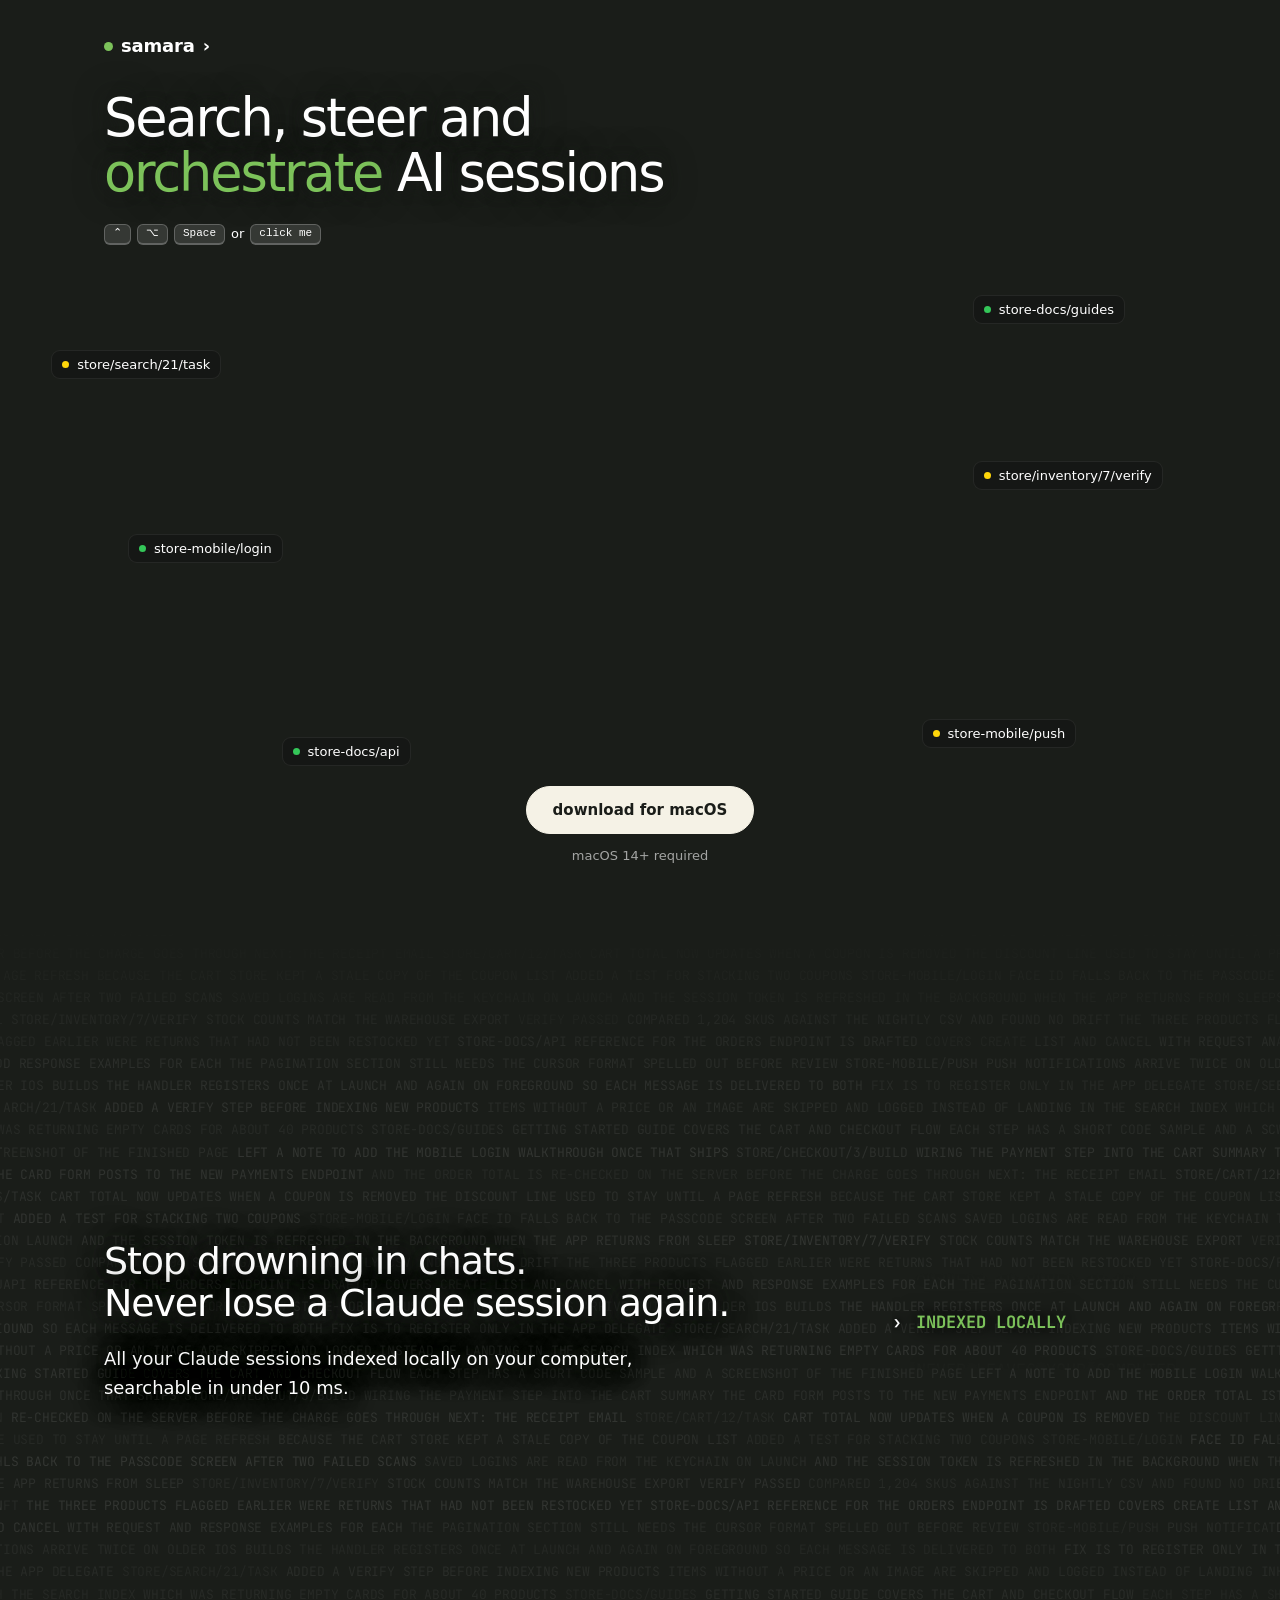
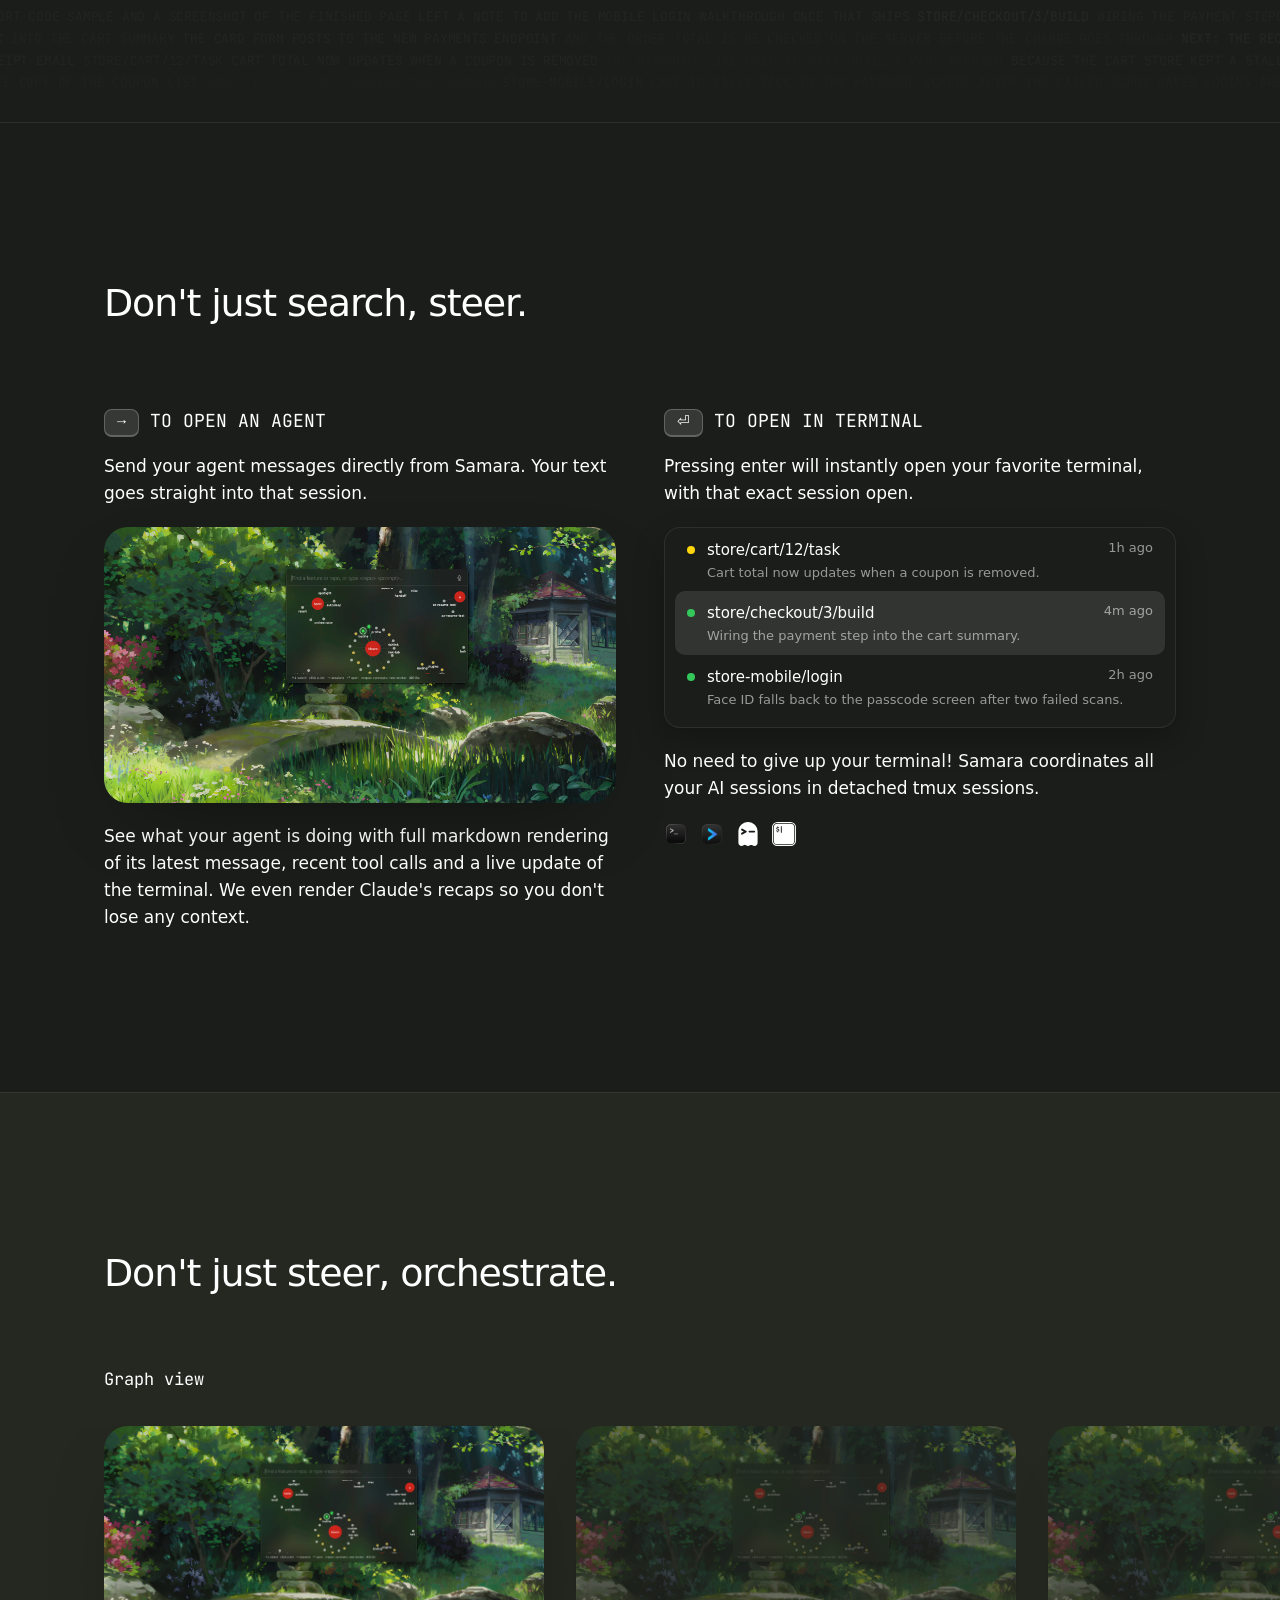
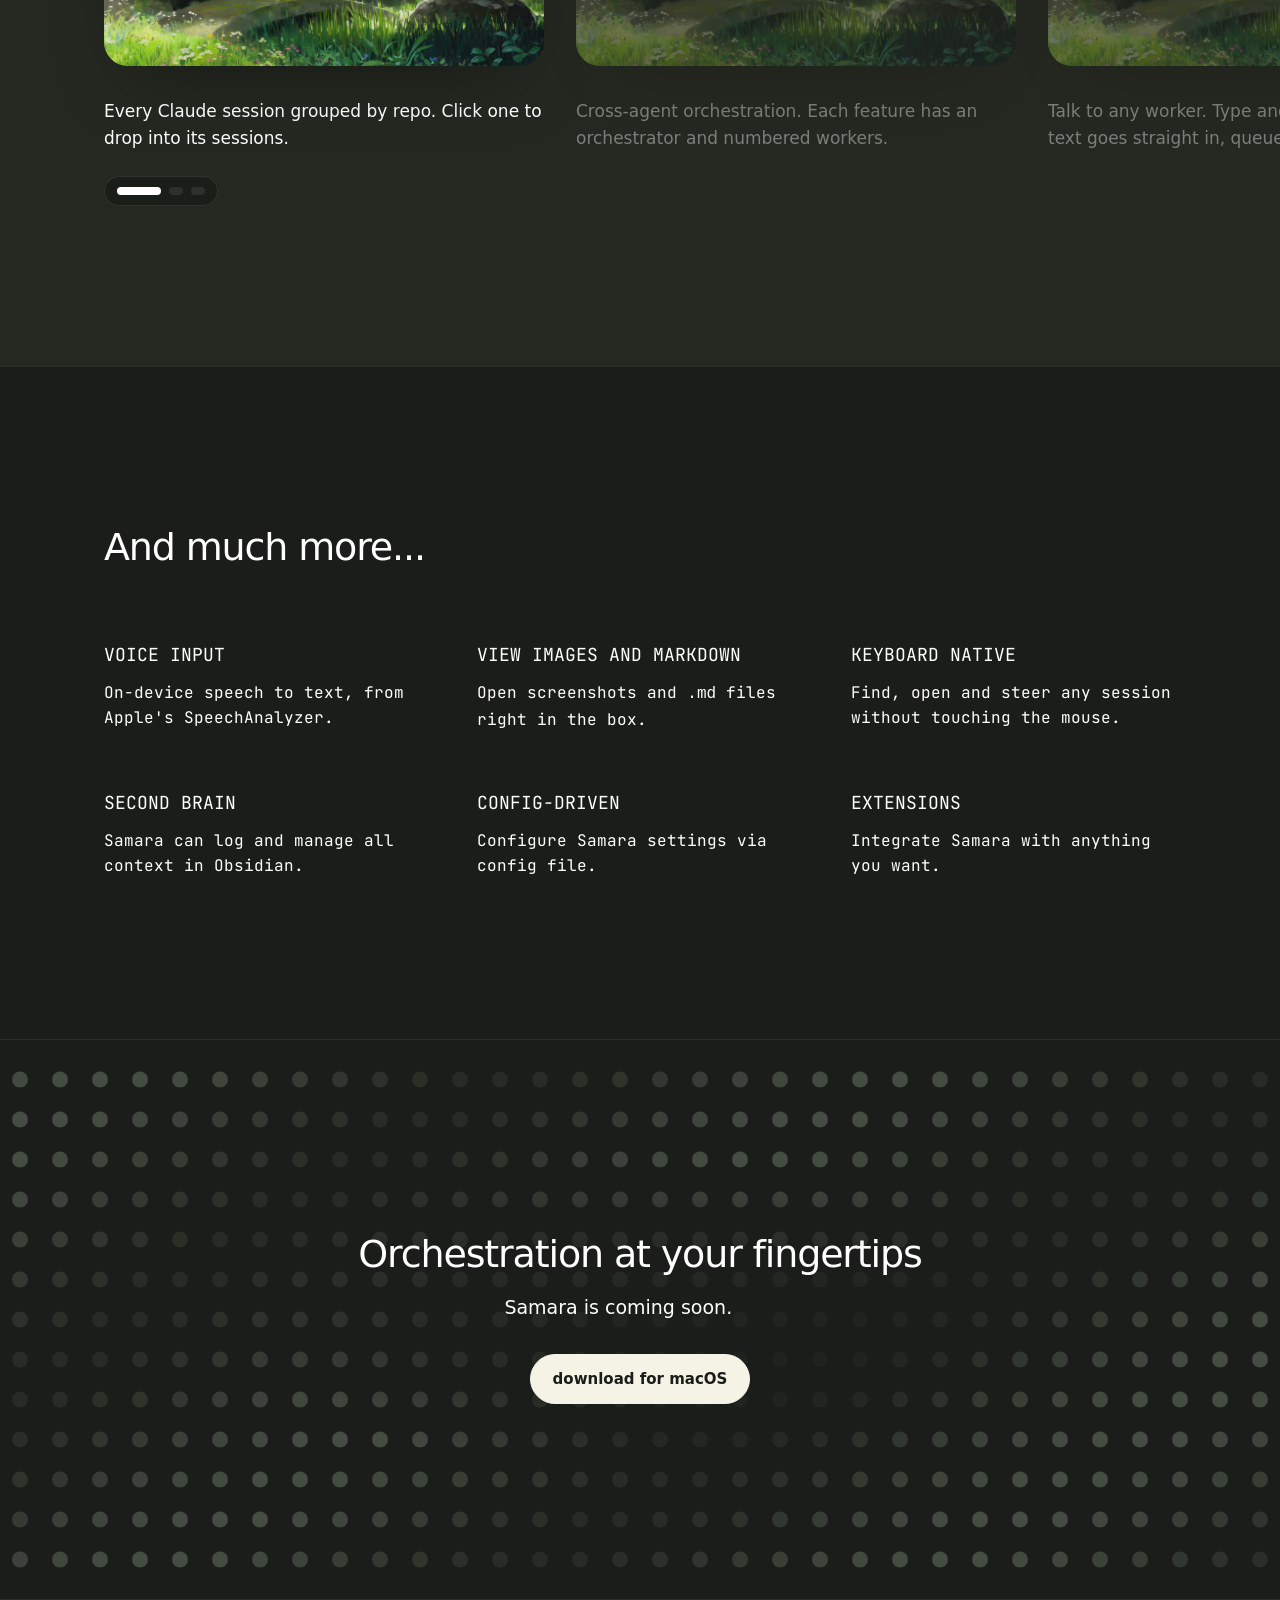
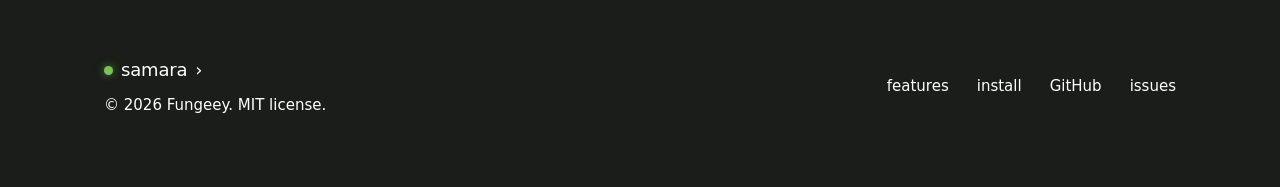
==== commit 85078499: "Landing page: hero, mobile headings and dark variant - Hero: keys pill with 'or click me' chip, Try " ====
--- a/index.html
+++ b/index.html
@@ -25,8 +25,7 @@
 
   <header class="hero">
     <h1>Search, steer and <em>orchestrate</em> AI sessions</h1>
-    <div class="keys" id="keys" role="button" tabindex="0" aria-label="Show or hide the search box: Control Option Space"><kbd>⌃</kbd><kbd>⌥</kbd><kbd>Space</kbd></div>
-    <p class="try">Try it now</p>
+    <div class="keys" id="keys" role="button" tabindex="0" aria-label="Show or hide the search box: Control Option Space"><kbd>⌃</kbd><kbd>⌥</kbd><kbd>Space</kbd><span class="or">or</span><kbd>click me</kbd></div>
     <div class="box demo off" id="box" role="search" aria-label="Search sessions">
       <div class="box-head"><span class="mag">&#128269;</span><span class="chev">&rsaquo;</span><span class="ghost" id="ghost" aria-hidden="true"></span><input id="q" type="text" aria-label="Search sessions" autocomplete="off" spellcheck="false"></div>
       <div class="rows" id="rows"></div>
@@ -106,12 +105,12 @@
   <div class="wrap">
     <h2>And much more...</h2>
     <div class="tools">
-      <div class="tool"><h4>extensions</h4><p>Add your own rows to the box.</p></div>
-      <div class="tool"><h4>feature notes</h4><p><kbd>⌘O</kbd> the note, <kbd>⌘P</kbd> the last PR.</p></div>
       <div class="tool"><h4>voice input</h4><p>On-device speech to text, from Apple's SpeechAnalyzer.</p></div>
+      <div class="tool"><h4>view images and markdown</h4><p>Open screenshots and <code>.md</code> files right in the box.</p></div>
       <div class="tool"><h4>keyboard native</h4><p>Find, open and steer any session without touching the mouse.</p></div>
-      <div class="tool"><h4>view images and markdown</h4><p>Open screenshots and <code>.md</code> files right in the box.</p></div>
-      <div class="tool"><h4>autosleep</h4><p>Sleep idle Claude sessions, and rewake them the moment you return.</p></div>
+      <div class="tool"><h4>second brain</h4><p>Samara can log and manage all context in Obsidian.</p></div>
+      <div class="tool"><h4>config-driven</h4><p>Configure Samara settings via config file.</p></div>
+      <div class="tool"><h4>extensions</h4><p>Integrate Samara with anything you want.</p></div>
     </div>
   </div>
 </section>
@@ -325,8 +324,7 @@
   if(reduce){q.value="login";render()}else{box.classList.add("demo");show("");resume()}
 }
 document.addEventListener("keydown",function(e){if(e.code==="Space"&&e.altKey&&(e.ctrlKey||e.metaKey)){e.preventDefault();setShown(!shown)}});
-var keys=document.getElementById("keys");keys.onclick=function(){setShown(!shown)};keys.onkeydown=function(e){if(e.key==="Enter"||e.key===" "){e.preventDefault();setShown(!shown)}};
-new IntersectionObserver(function(es){onscreen=es[0].isIntersecting;if(!onscreen){pause()}else if(!user){resume()}}).observe(box);
+var keys=document.getElementById("keys");keys.onclick=function(){setShown(!shown)};keys.onkeydown=function(e){if(e.key==="Enter"||e.key===" "){e.preventDefault();setShown(!shown)}};new IntersectionObserver(function(es){onscreen=es[0].isIntersecting;if(!onscreen){pause()}else if(!user){resume()}}).observe(box);
 render();
 })();
 </script>
--- a/styles.css
+++ b/styles.css
@@ -66,7 +66,7 @@
 .final .wrap{position:relative;z-index:1;width:100%;pointer-events:none}
 .final .btn{pointer-events:auto}
 .final canvas{position:absolute;inset:0;width:100%;height:100%;pointer-events:none}
-.final{text-align:left}
+.final{text-align:center}
 .final h2{font-weight:500;font-size:clamp(22px,3vw,38px);letter-spacing:-.03em;margin:0 0 16px}
 .final .sub{margin:0 0 32px}
 .final .veil{display:inline-block;padding:72px 112px;background:radial-gradient(ellipse closest-side,rgba(var(--bg-rgb),.82) 0%,rgba(var(--bg-rgb),.65) 55%,rgba(var(--bg-rgb),0) 100%)}
@@ -112,7 +112,7 @@
 .hero h1{text-wrap:balance;max-width:16em}
 .hero .keys{display:flex;gap:6px;margin-top:24px;cursor:pointer}
 .hero .keys kbd{color:#fff;background:rgba(255,255,255,.12);border:1px solid rgba(255,255,255,.22);border-bottom-width:2px;border-radius:6px;padding:1px 8px;font:500 11px/1.4 ui-monospace,Menlo,monospace}
-.hero .box{margin-top:28px;transition:opacity .25s,transform .25s,visibility 0s}
+.hero .box{margin-top:84px;transition:opacity .25s,transform .25s,visibility 0s}
 .hero .box.off{opacity:0;transform:translateY(-8px);visibility:hidden;pointer-events:none;transition:opacity .25s,transform .25s,visibility 0s .25s}
 .hero .try{margin:6px 0 0;font-size:12px;color:#fff}
 .logo .dot{animation:none}
@@ -122,7 +122,7 @@
 .navbar{position:fixed}
 .navbar .wrap{max-width:none;padding:0 40px}
 nav{height:auto;align-items:flex-start;padding-top:40px}
-@media(max-width:1439px){.navbar{position:absolute}.navbar .wrap{padding:0 24px}nav{padding-top:32px}}
+@media(max-width:1439px){.navbar{position:absolute}.navbar .wrap{max-width:1168px;margin:0 auto;padding:0 48px}nav{padding-top:32px}}
 .final .btn,.hero .get{background:#f5f2e6;border-color:#f5f2e6;color:#1a1d19;font-weight:600}
 .final .btn:hover,.hero .get:hover{background:#fff;border-color:#fff;color:#1a1d19}
 .hero .get{font-size:14px;padding:9px 20px}
@@ -174,3 +174,5 @@
 .hero .keys,.hero .try{align-self:flex-start;margin-left:calc(max(0px,(100vw - 1168px)/2) + 24px)}
 .story-sub{margin:20px 0 0;max-width:30em;font-size:clamp(15px,1.4vw,18px);color:#fff;text-shadow:0 0 10px rgba(var(--bg-rgb),1),0 0 22px rgba(var(--bg-rgb),1),0 0 40px rgba(var(--bg-rgb),.9),0 4px 28px rgba(0,0,0,.6)}
 .story h2{text-shadow:0 0 10px rgba(var(--bg-rgb),1),0 0 22px rgba(var(--bg-rgb),1),0 0 40px rgba(var(--bg-rgb),.9),0 4px 28px rgba(0,0,0,.6)}
+@media(max-width:800px){#features h2,.steer h2,.more h2,.final h2,.story h2,.hero h1{font-size:34px}}
+.hero .keys .or{align-self:center;font-size:13px;color:#fff}
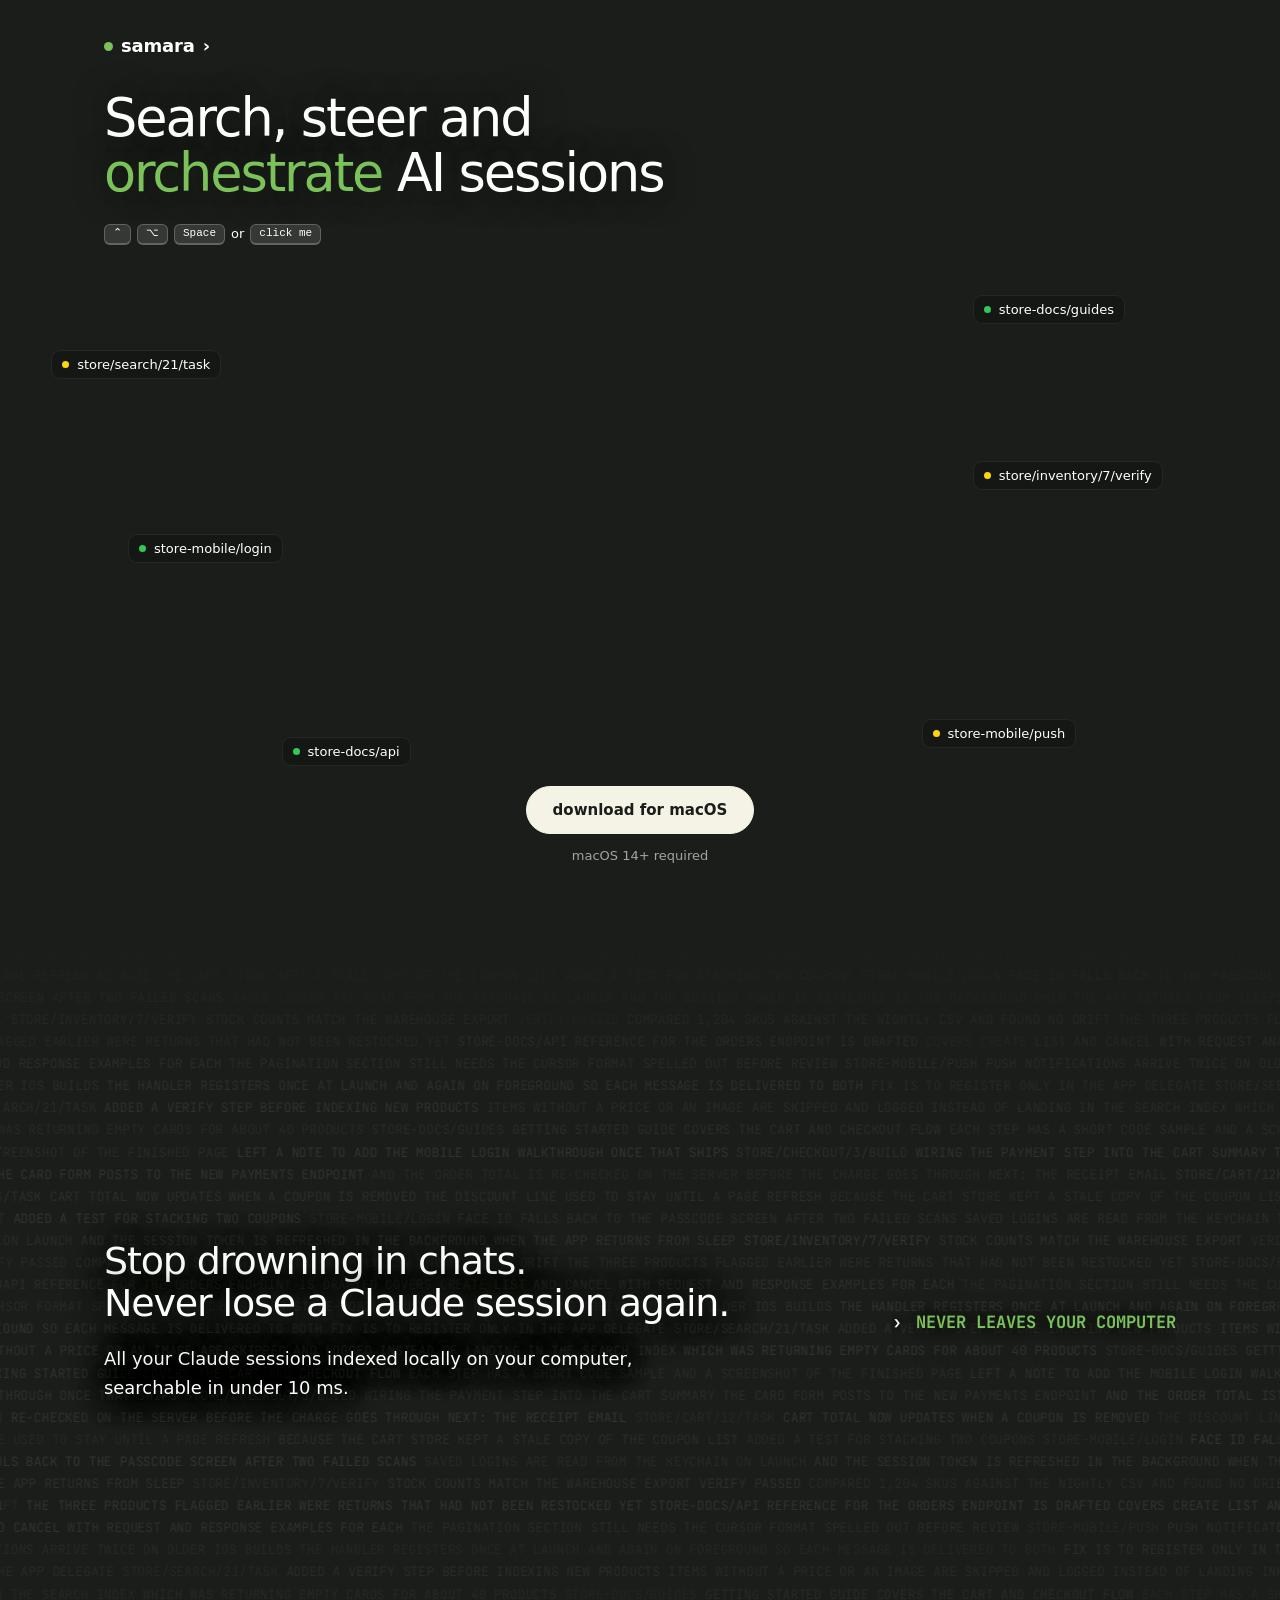
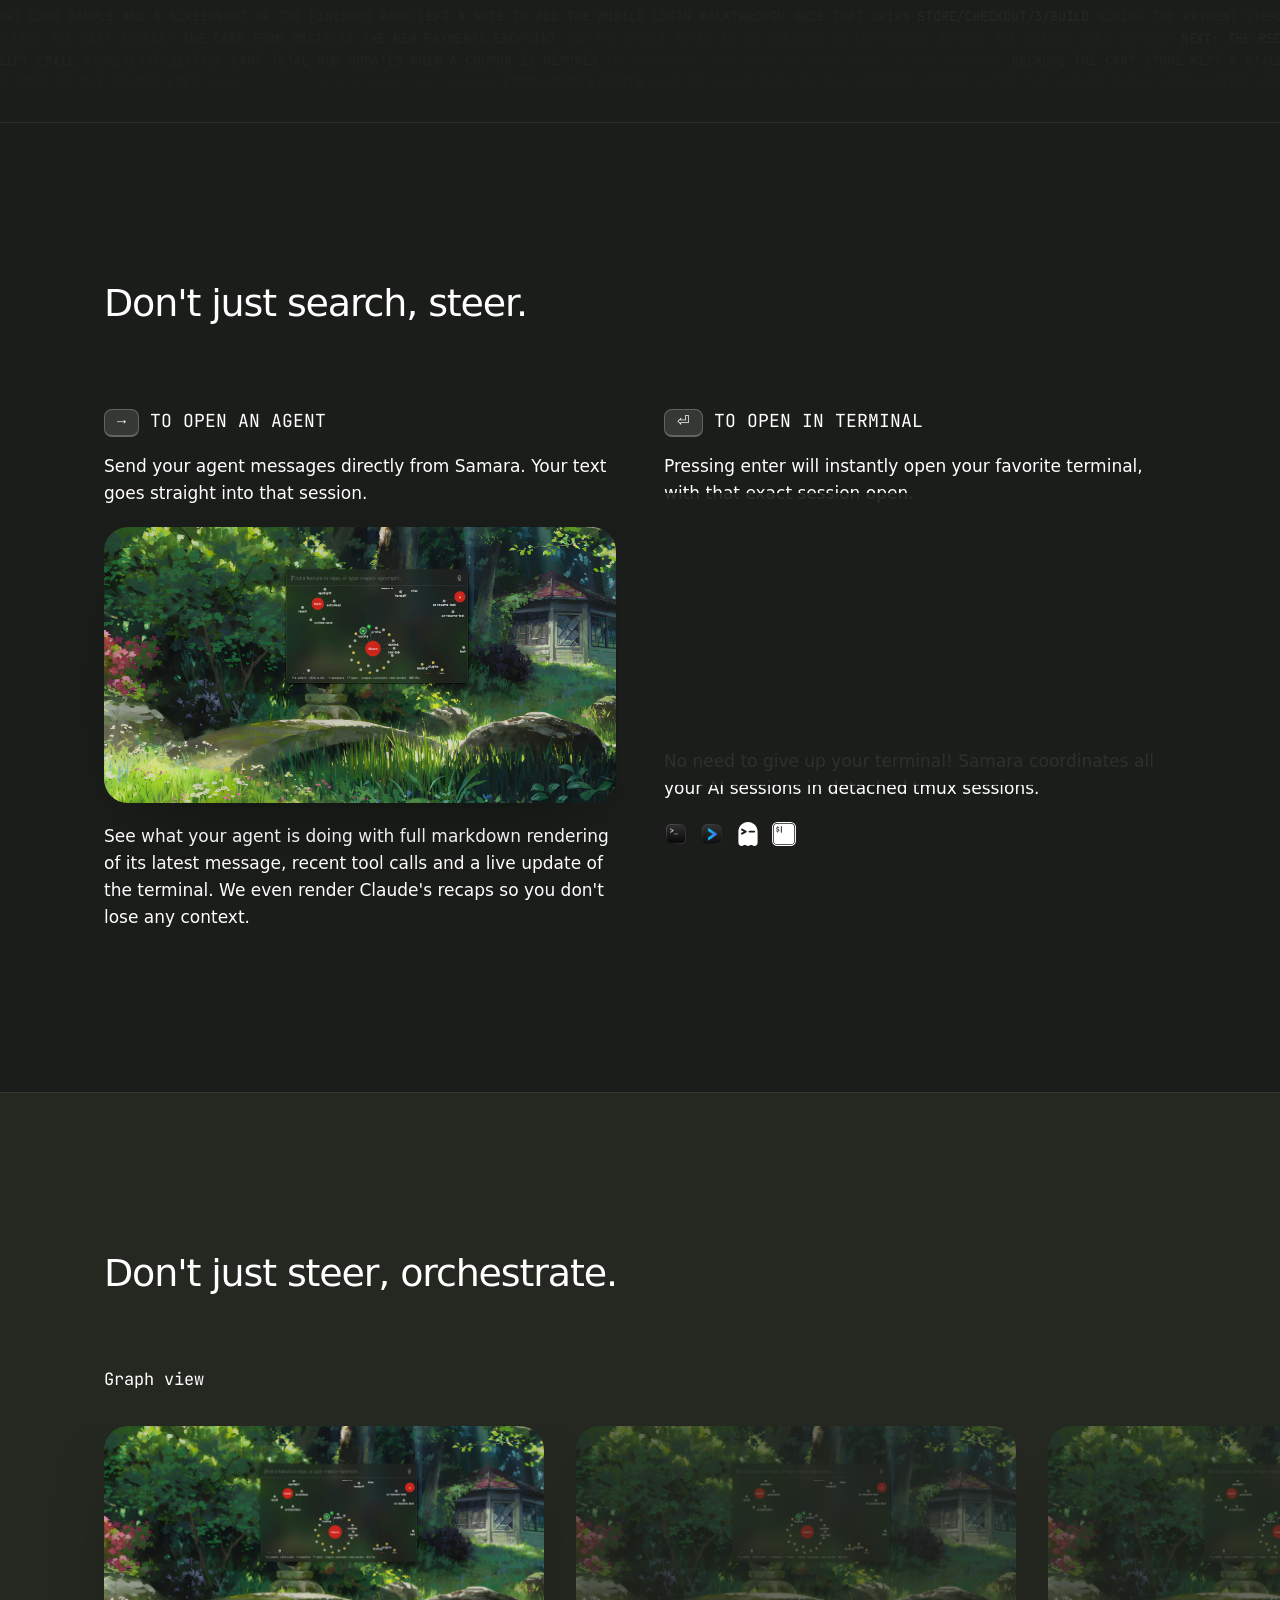
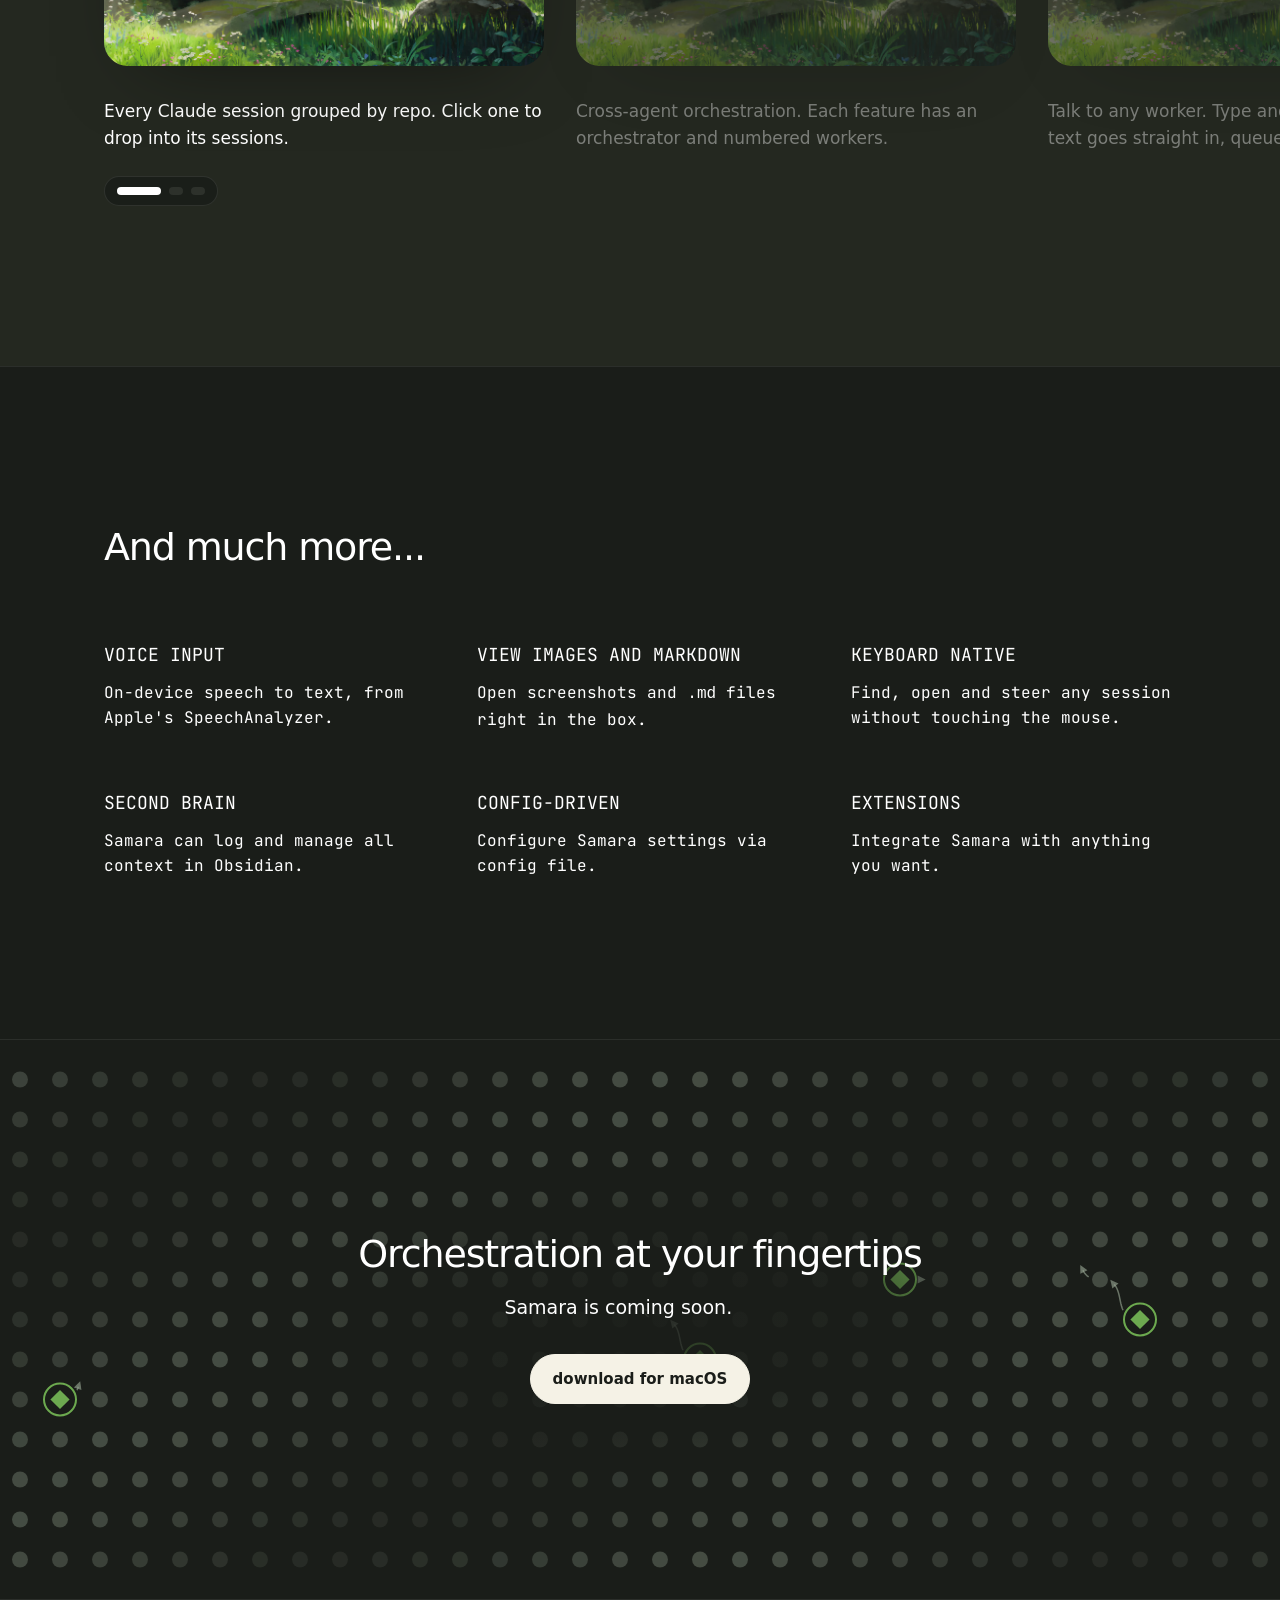
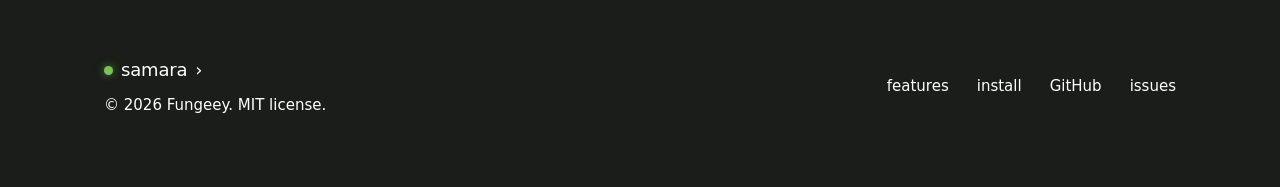
==== commit e62f46d6: "Landing page: steer section, terminal logos, tools grid and story subtitle Co-Authored-By: Claude Ha" ====
--- a/index.html
+++ b/index.html
@@ -46,7 +46,7 @@
       <h2>Stop drowning in chats.<br>Never lose a Claude session again.</h2>
       <p class="story-sub">All your Claude sessions indexed locally on your computer, searchable in under 10 ms.</p>
     </div>
-    <div class="facts-win"><ul class="facts" id="facts"><li>indexed locally</li><li>never leaves your computer</li><li>no account, no server</li><li>answers in under 10 ms</li></ul></div>
+    <div class="facts-win"><ul class="facts" id="facts"><li>never leaves your computer</li><li>no account, no server</li><li>answers in under 10 ms</li></ul></div>
   </div>
 </section>
 
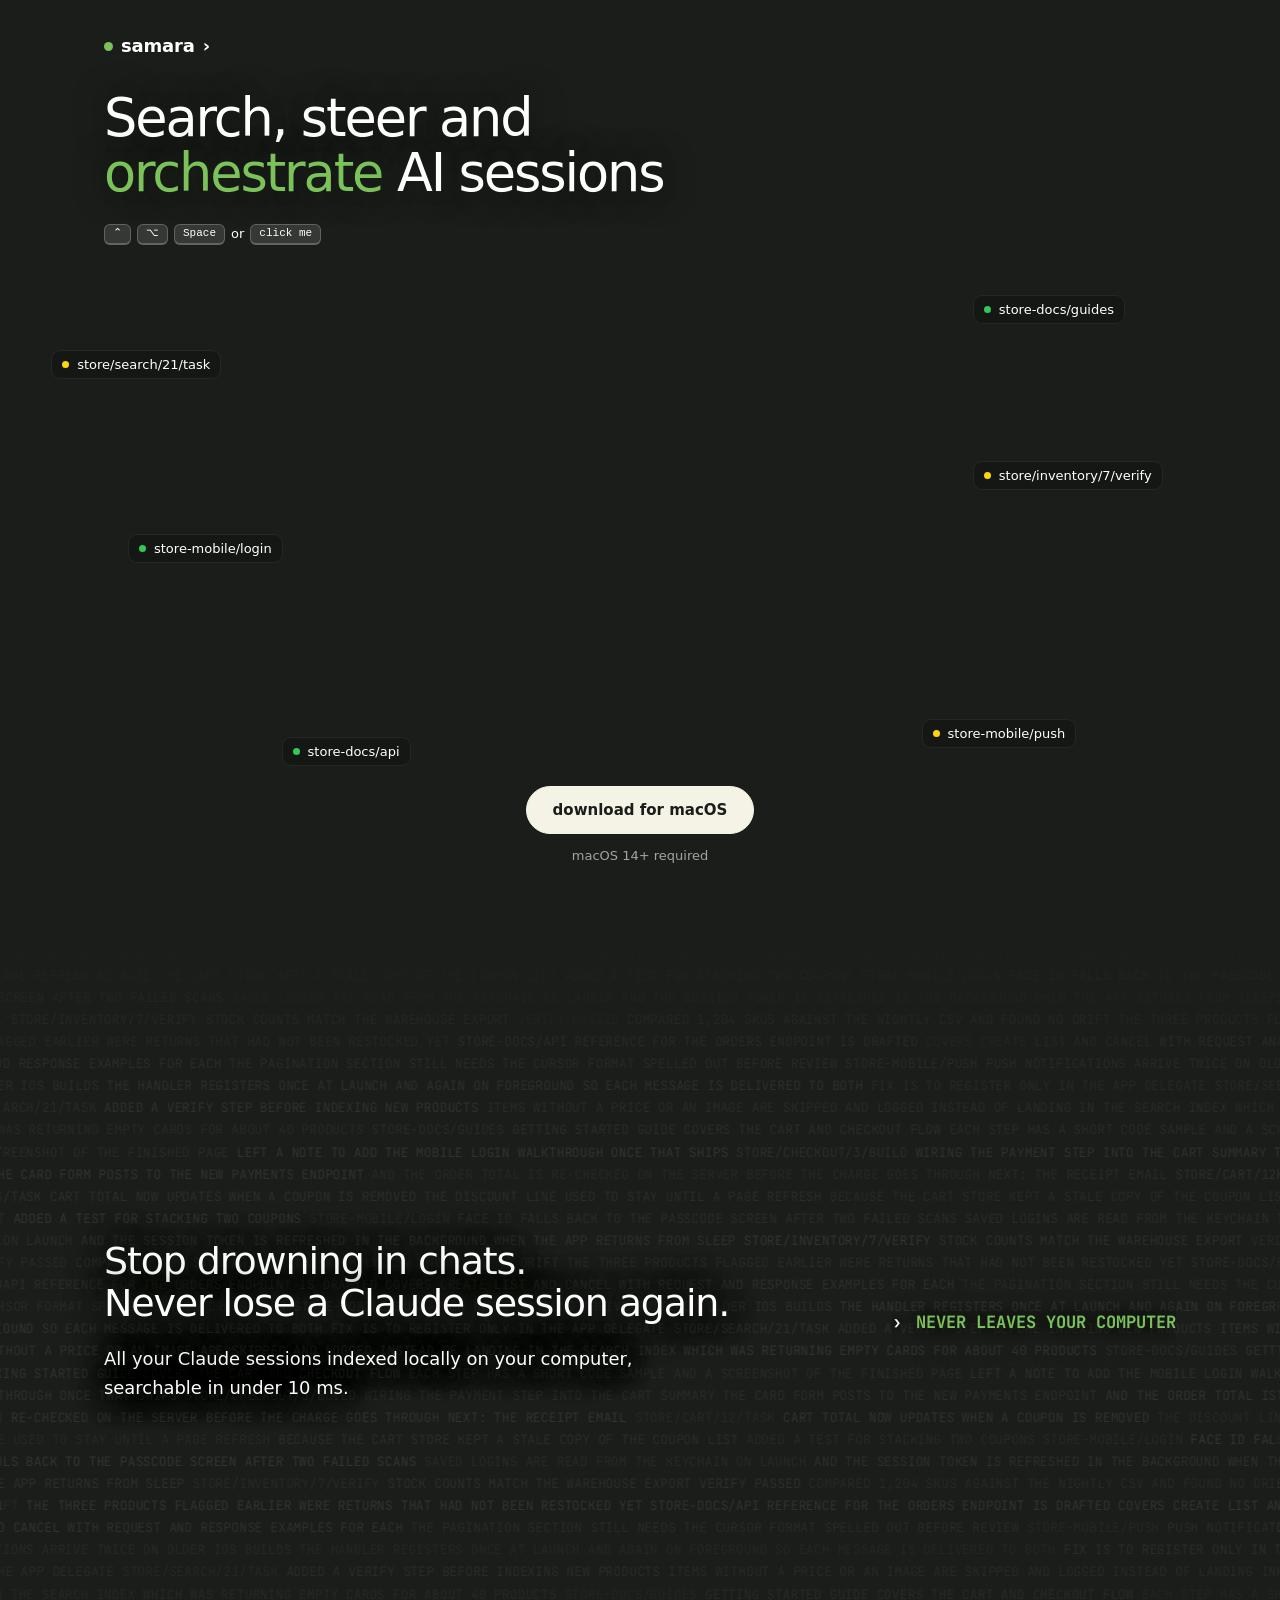
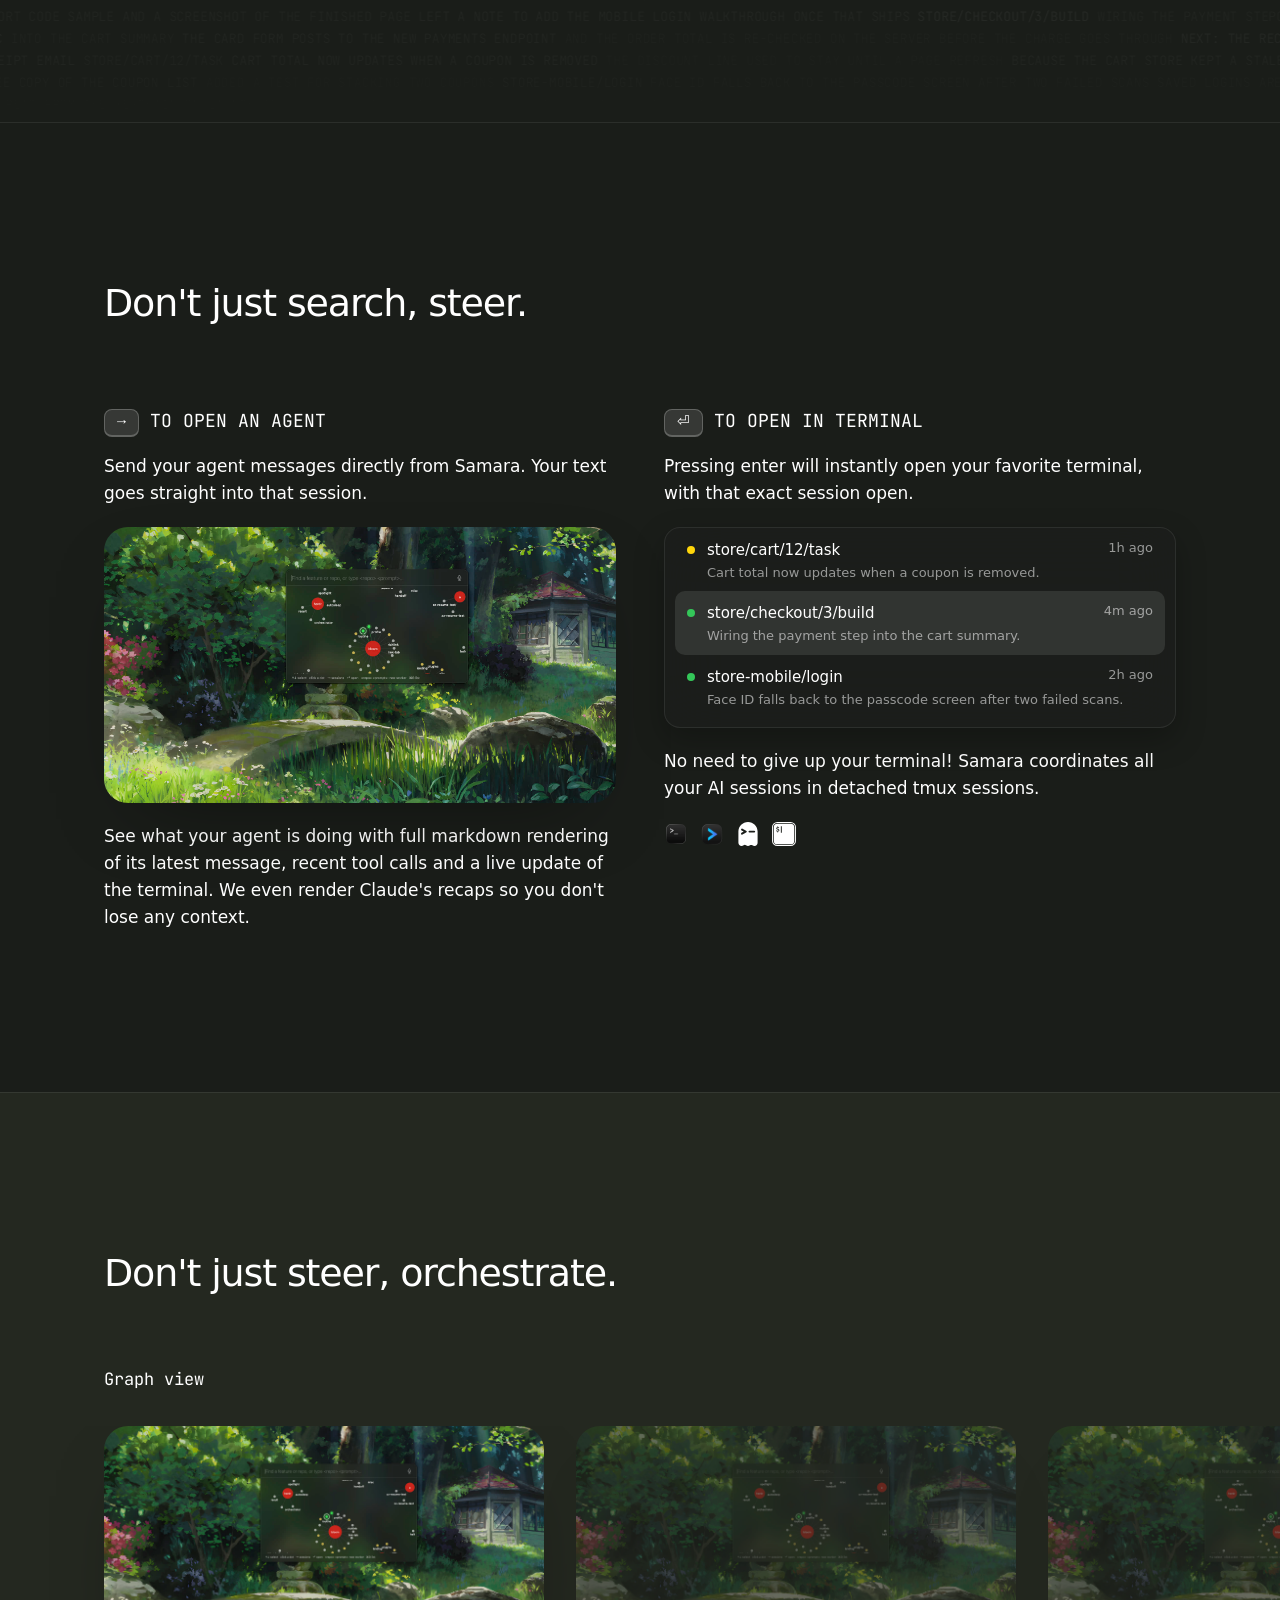
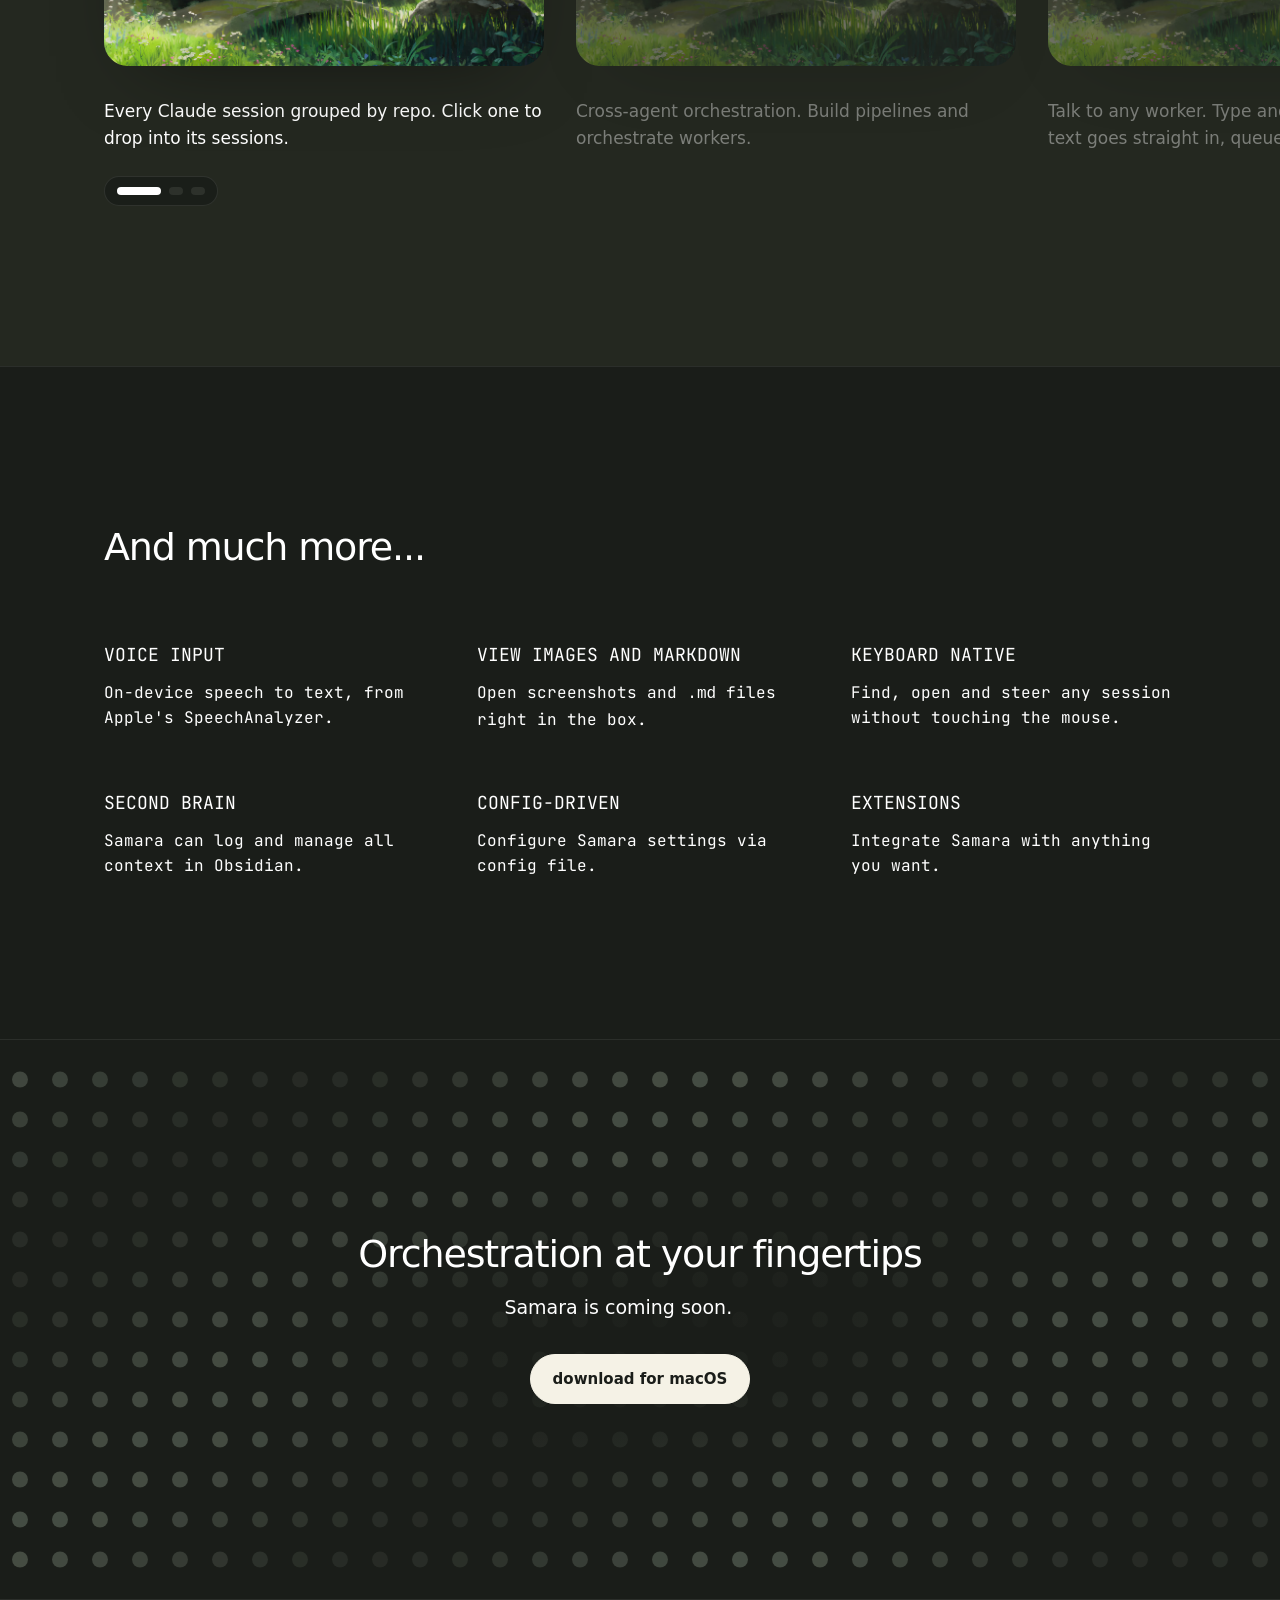
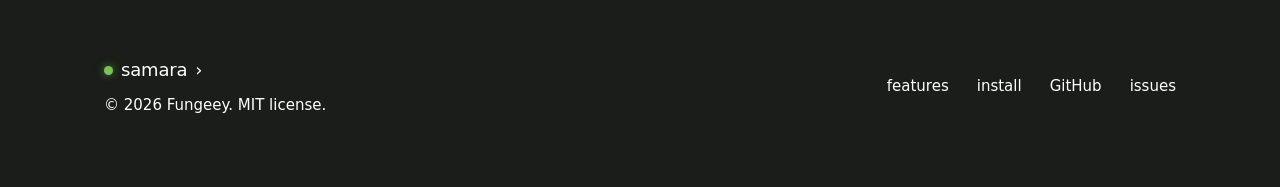
==== commit b9f8b0d9: "Landing page: carousel orchestration copy Co-Authored-By: Claude Haiku 5.5 <noreply@anthropic.com>" ====
--- a/index.html
+++ b/index.html
@@ -91,7 +91,7 @@
     </div>
     <div class="slide">
       <div class="shot"><video src="assets/step-graph.mp4" aria-label="A feature's orchestrator and workers as a graph" autoplay muted loop playsinline></video></div>
-      <p>Cross-agent orchestration. Each feature has an orchestrator and numbered workers.</p>
+      <p>Cross-agent orchestration. Build pipelines and orchestrate workers.</p>
     </div>
     <div class="slide">
       <div class="shot"><video src="assets/step-talk.mp4" aria-label="A worker's tool calls in the Samara box, with a prompt field to talk to it" autoplay muted loop playsinline></video></div>
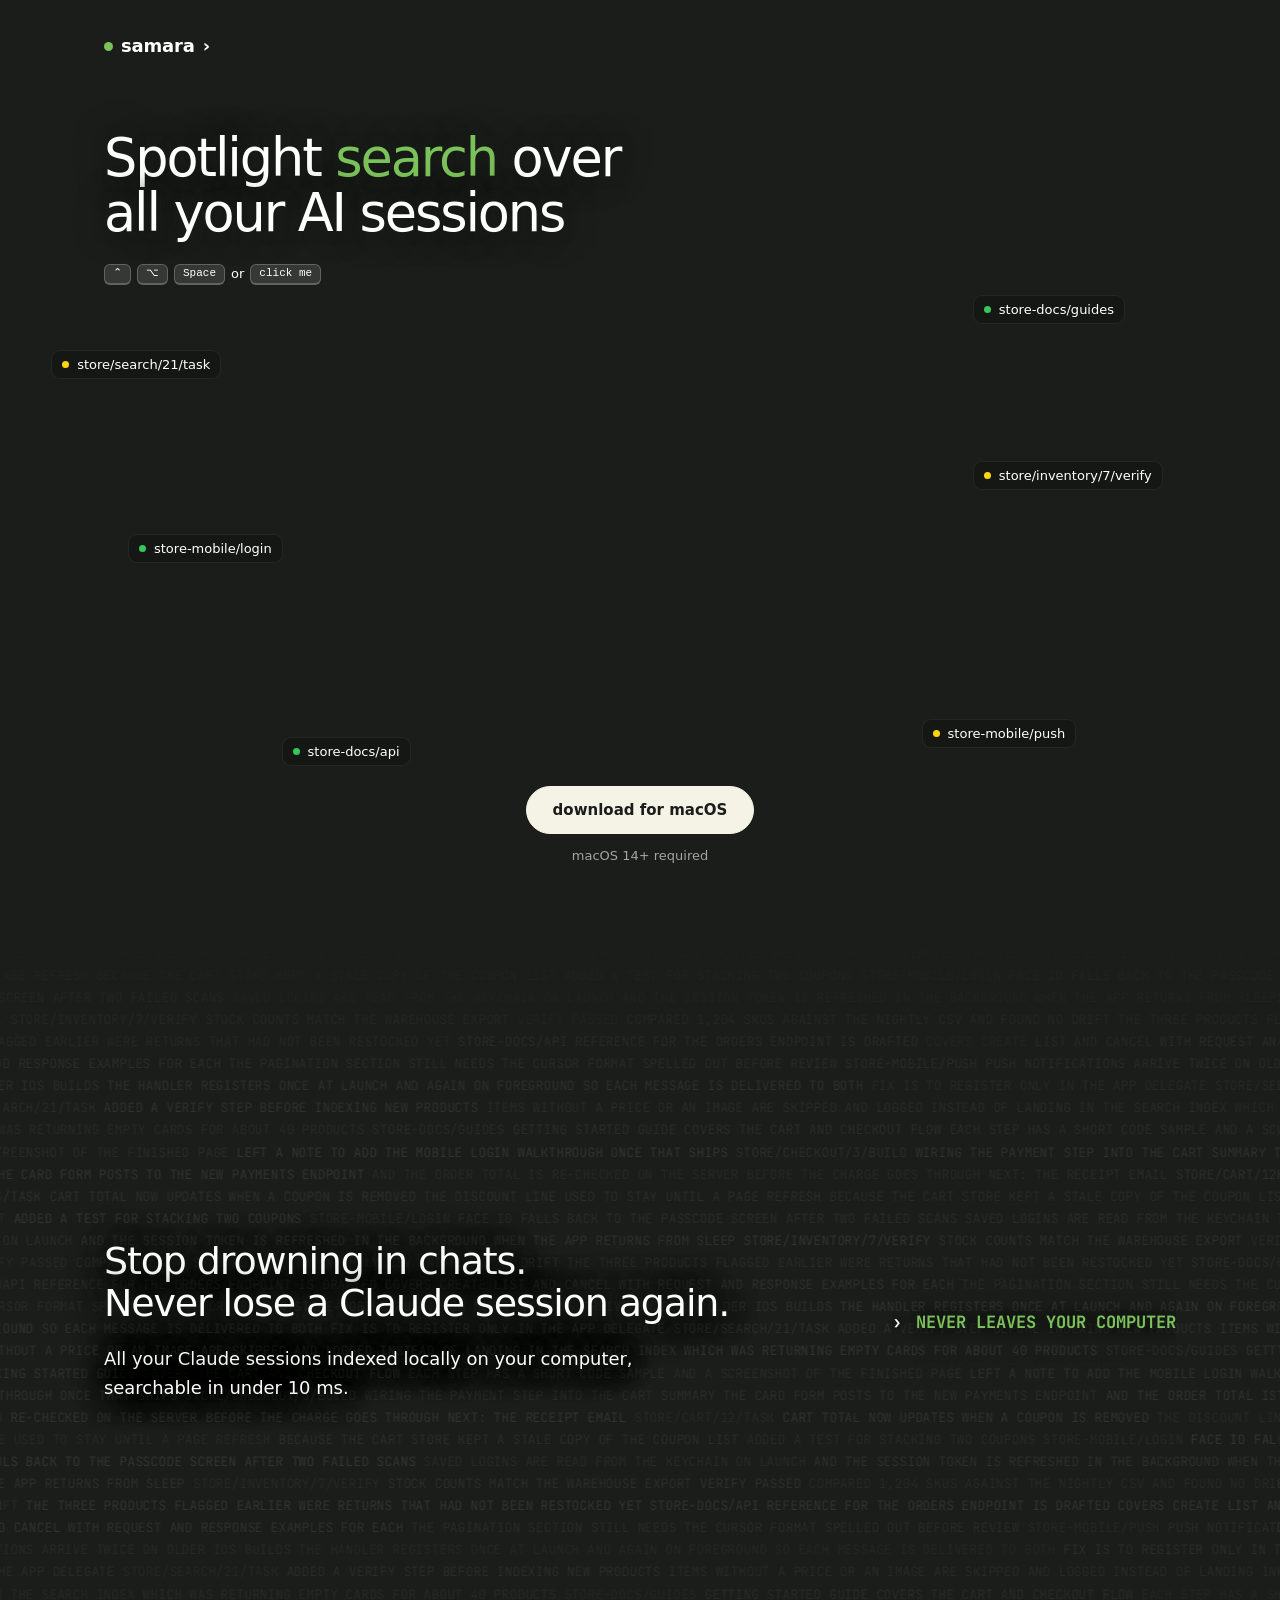
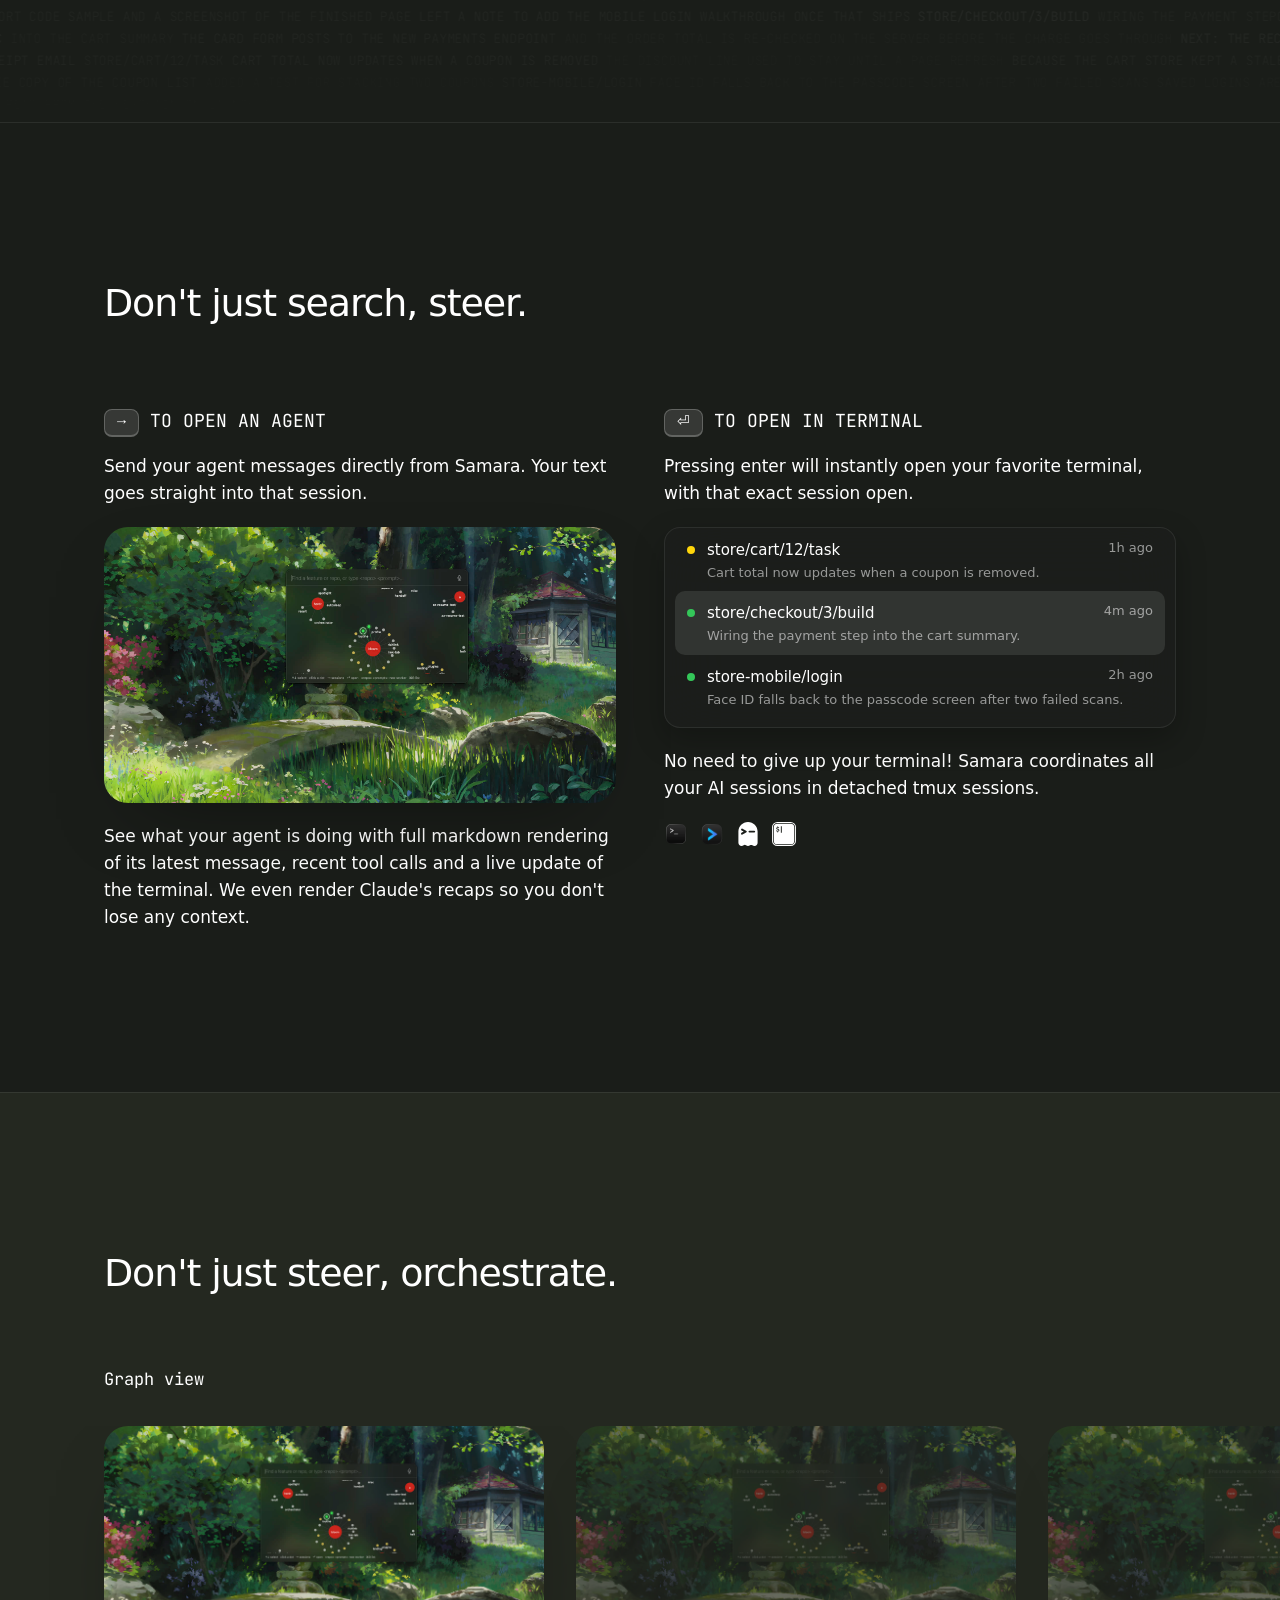
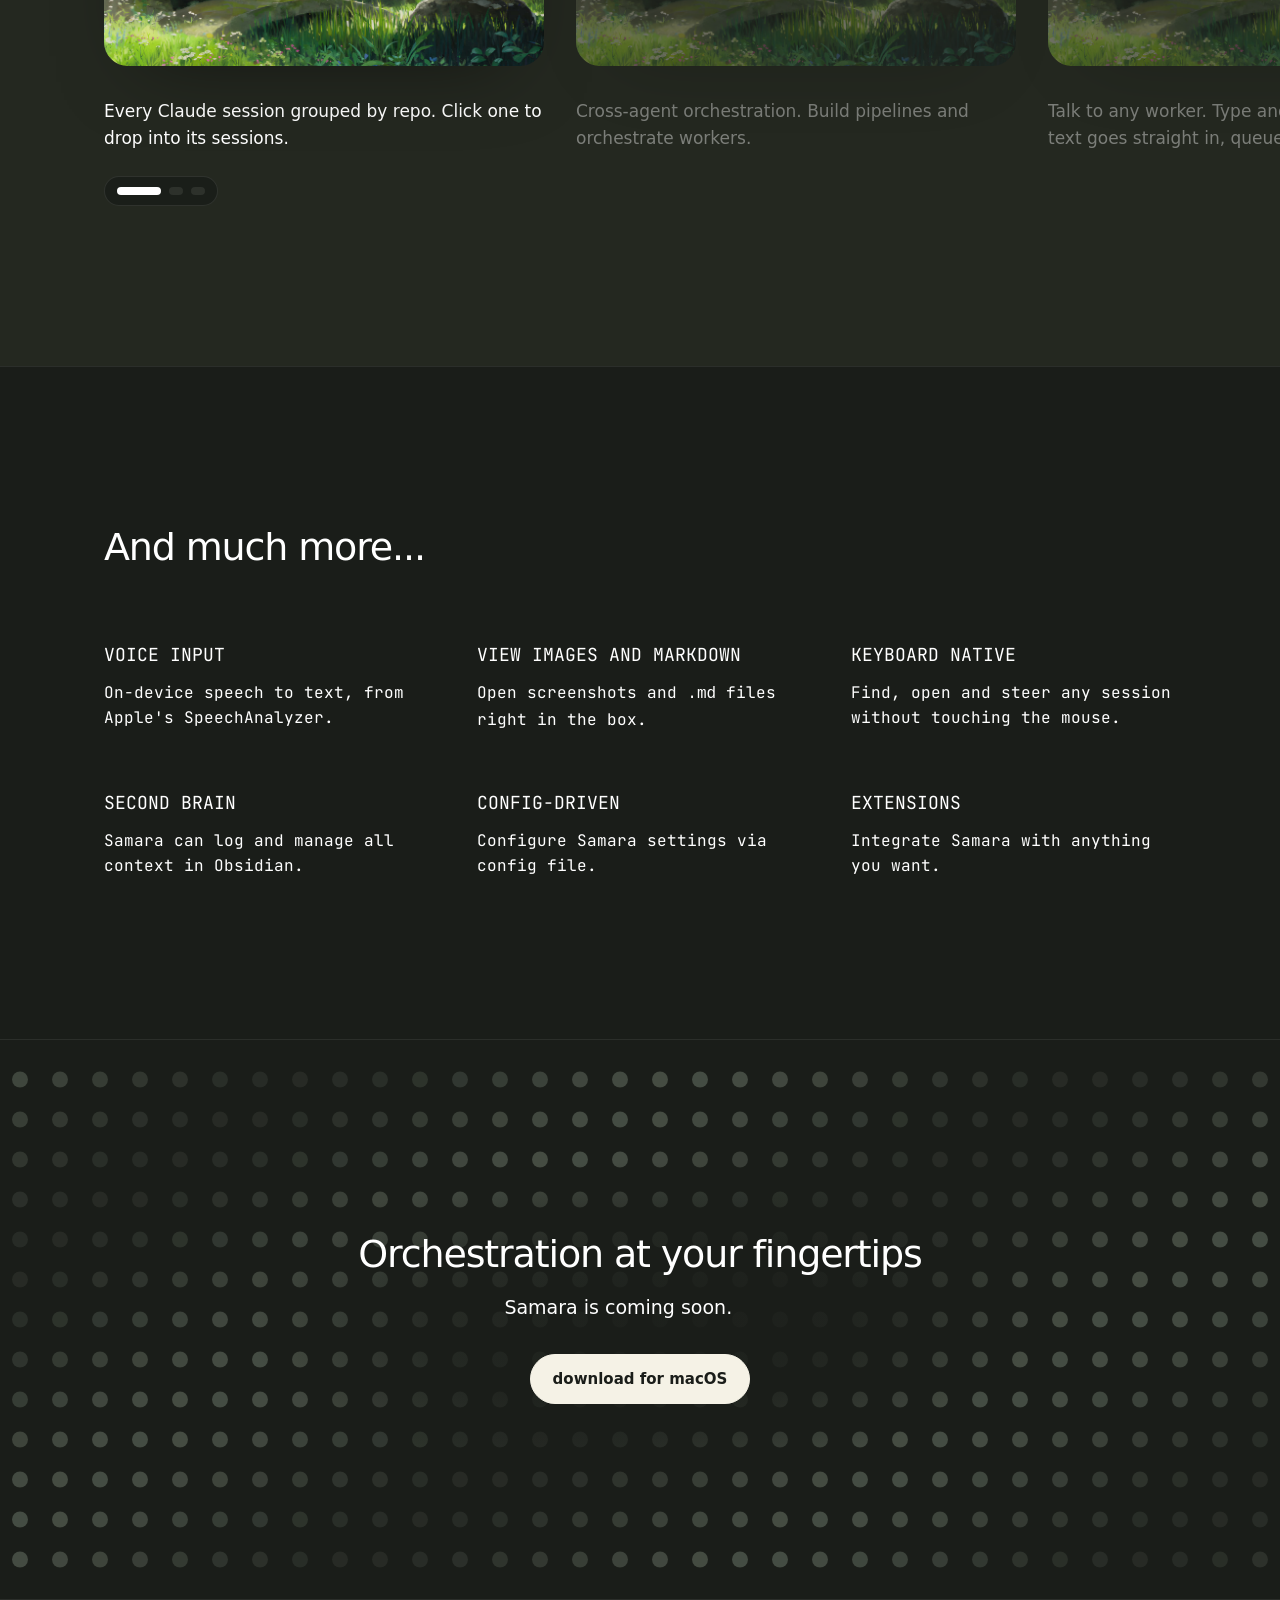
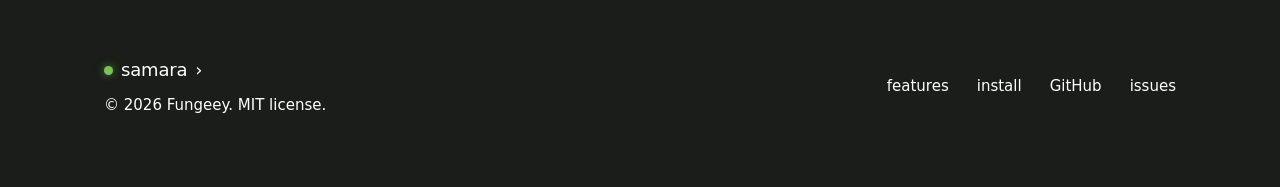
==== commit a47a94bf: "Landing page: hero copy and spacing - Hero: 'Spotlight search over all your AI sessions' with a desk" ====
--- a/index.html
+++ b/index.html
@@ -24,7 +24,7 @@
 <div class="wrap">
 
   <header class="hero">
-    <h1>Search, steer and <em>orchestrate</em> AI sessions</h1>
+    <h1>Spotlight <em>search</em> over<br class="desk"> all your AI sessions</h1>
     <div class="keys" id="keys" role="button" tabindex="0" aria-label="Show or hide the search box: Control Option Space"><kbd>⌃</kbd><kbd>⌥</kbd><kbd>Space</kbd><span class="or">or</span><kbd>click me</kbd></div>
     <div class="box demo off" id="box" role="search" aria-label="Search sessions">
       <div class="box-head"><span class="mag">&#128269;</span><span class="chev">&rsaquo;</span><span class="ghost" id="ghost" aria-hidden="true"></span><input id="q" type="text" aria-label="Search sessions" autocomplete="off" spellcheck="false"></div>
--- a/styles.css
+++ b/styles.css
@@ -112,7 +112,7 @@
 .hero h1{text-wrap:balance;max-width:16em}
 .hero .keys{display:flex;gap:6px;margin-top:24px;cursor:pointer}
 .hero .keys kbd{color:#fff;background:rgba(255,255,255,.12);border:1px solid rgba(255,255,255,.22);border-bottom-width:2px;border-radius:6px;padding:1px 8px;font:500 11px/1.4 ui-monospace,Menlo,monospace}
-.hero .box{margin-top:84px;transition:opacity .25s,transform .25s,visibility 0s}
+.hero .box{margin-top:44px;transition:opacity .25s,transform .25s,visibility 0s}
 .hero .box.off{opacity:0;transform:translateY(-8px);visibility:hidden;pointer-events:none;transition:opacity .25s,transform .25s,visibility 0s .25s}
 .hero .try{margin:6px 0 0;font-size:12px;color:#fff}
 .logo .dot{animation:none}
@@ -174,5 +174,6 @@
 .hero .keys,.hero .try{align-self:flex-start;margin-left:calc(max(0px,(100vw - 1168px)/2) + 24px)}
 .story-sub{margin:20px 0 0;max-width:30em;font-size:clamp(15px,1.4vw,18px);color:#fff;text-shadow:0 0 10px rgba(var(--bg-rgb),1),0 0 22px rgba(var(--bg-rgb),1),0 0 40px rgba(var(--bg-rgb),.9),0 4px 28px rgba(0,0,0,.6)}
 .story h2{text-shadow:0 0 10px rgba(var(--bg-rgb),1),0 0 22px rgba(var(--bg-rgb),1),0 0 40px rgba(var(--bg-rgb),.9),0 4px 28px rgba(0,0,0,.6)}
-@media(max-width:800px){#features h2,.steer h2,.more h2,.final h2,.story h2,.hero h1{font-size:34px}}
+@media(max-width:800px){#features h2,.steer h2,.more h2,.final h2,.story h2{font-size:34px}.hero h1{font-size:40px;align-self:center;text-align:center;margin-left:0}.hero .keys{align-self:center;margin-left:0}.hero br.desk{display:none}}
 .hero .keys .or{align-self:center;font-size:13px;color:#fff}
+.hero h1{margin-top:40px}
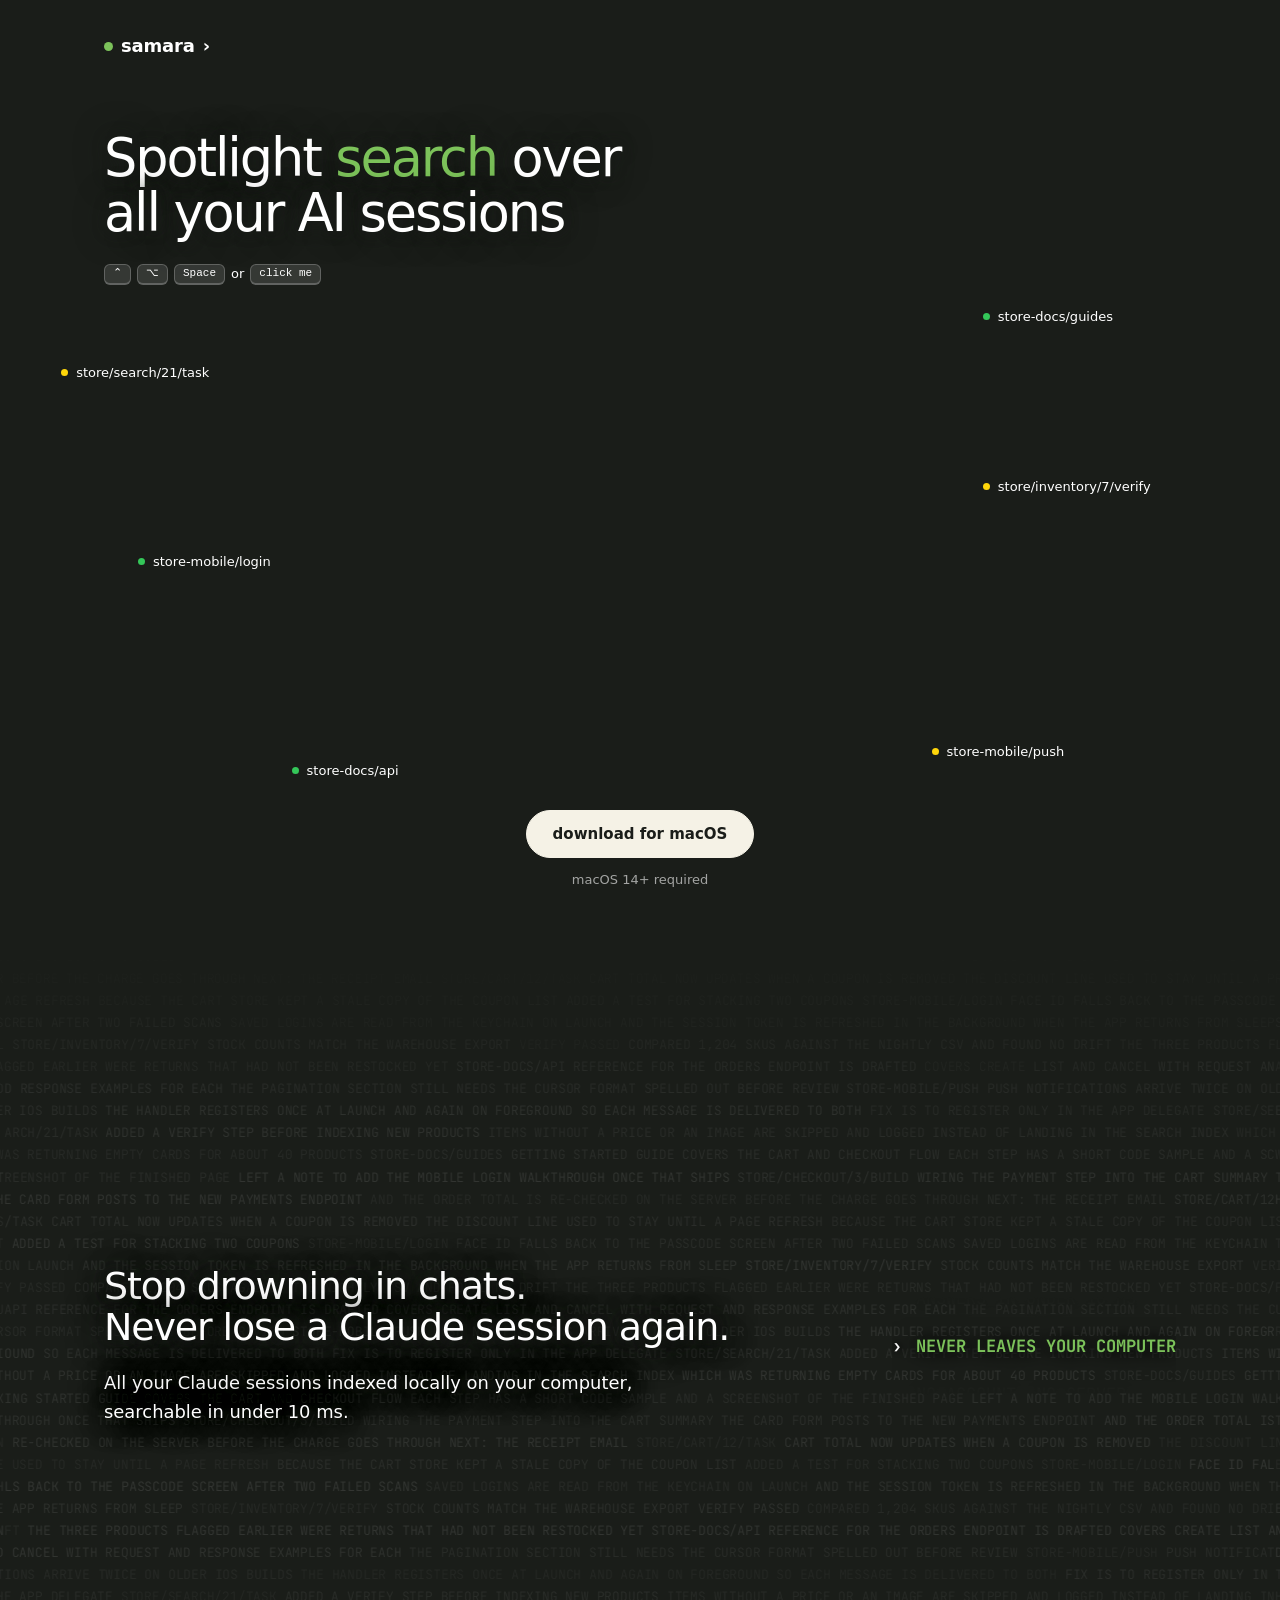
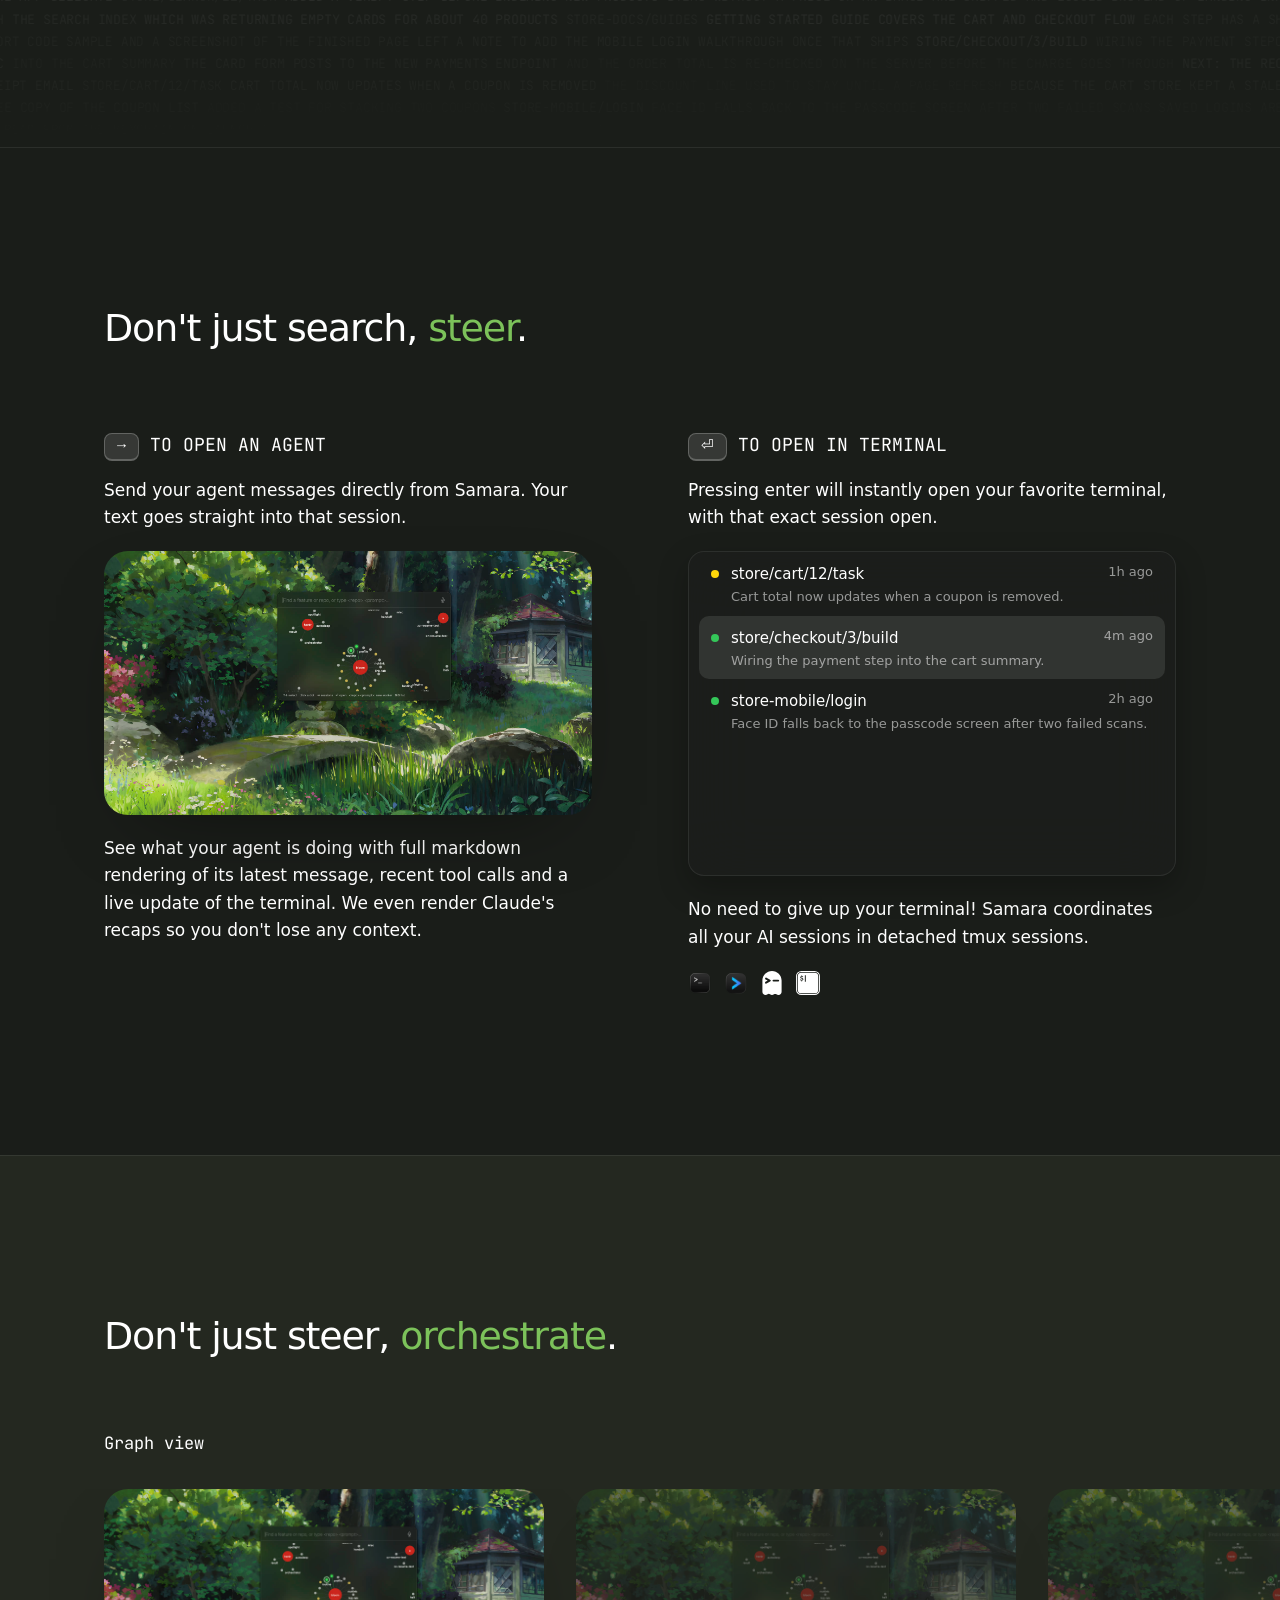
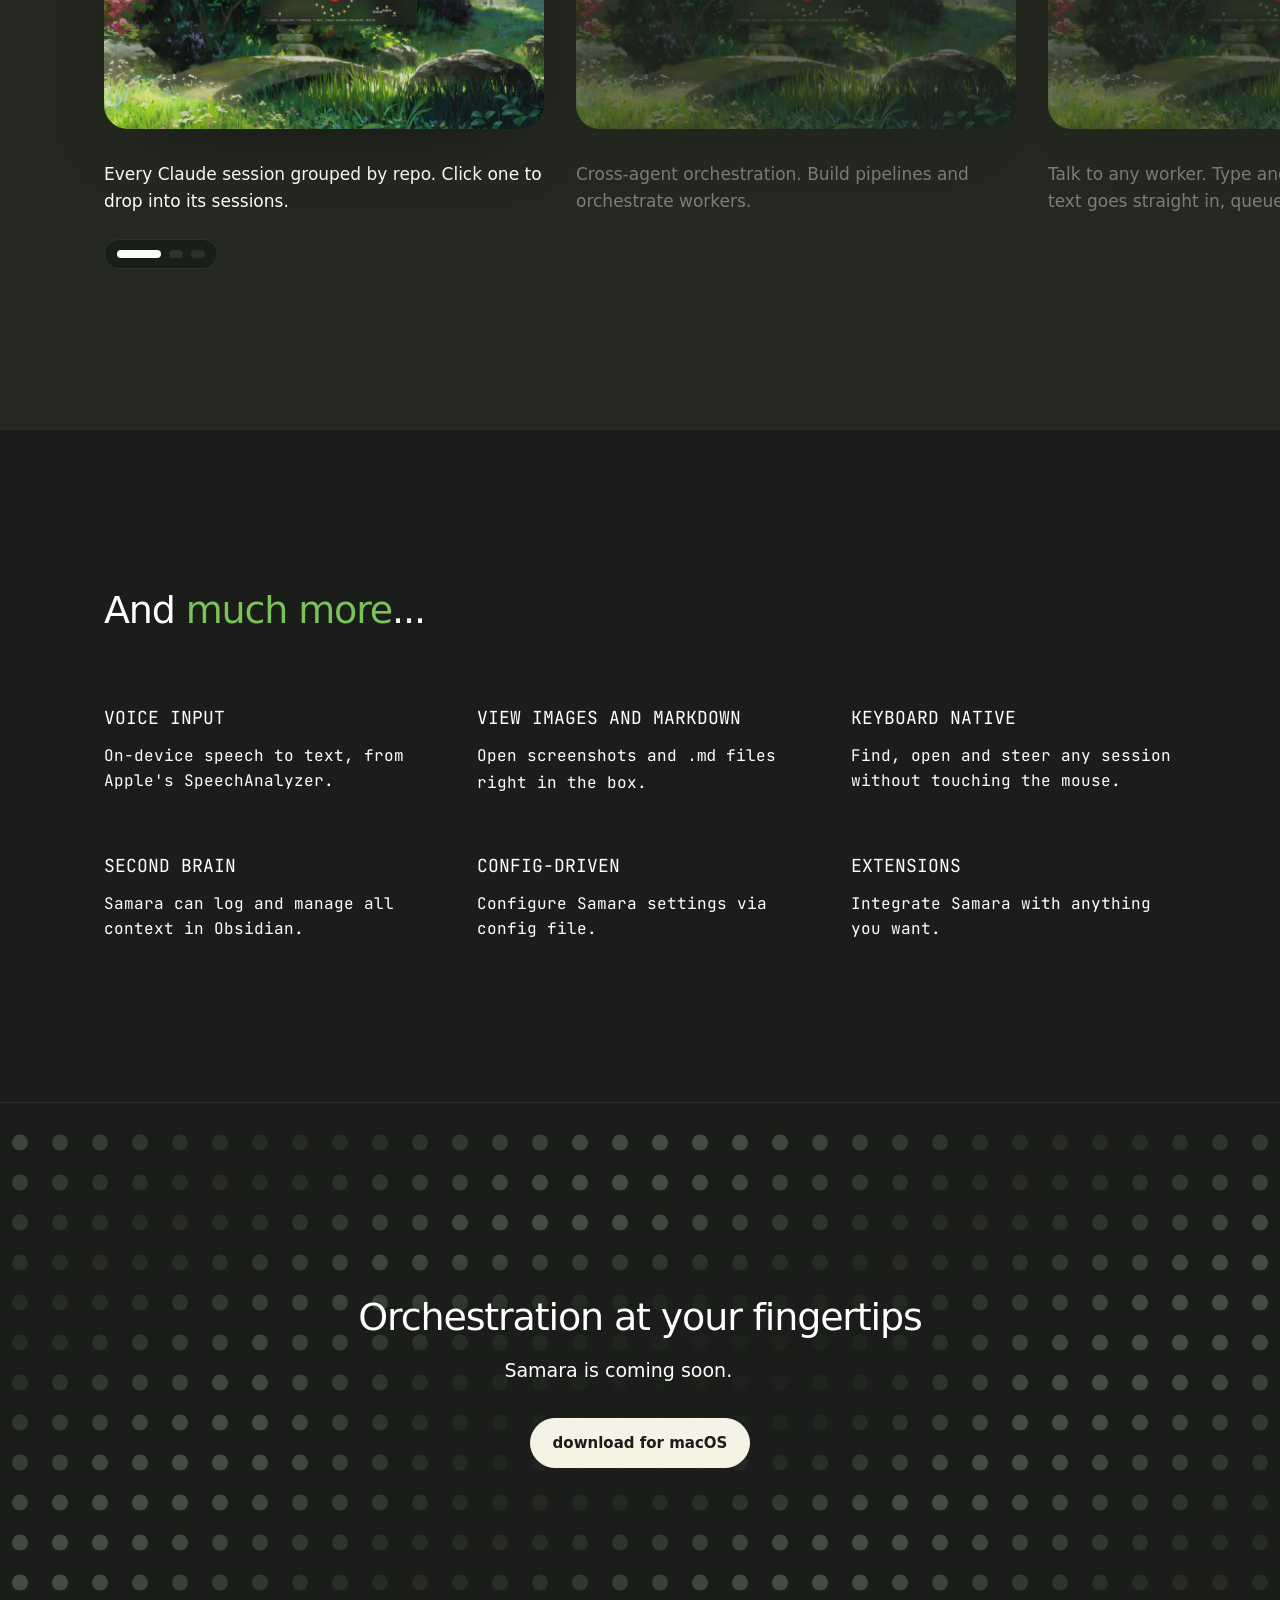
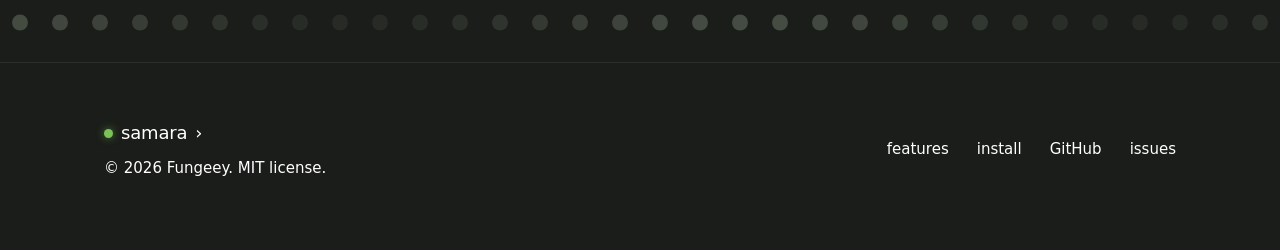
==== commit b156bdf9: "tweak spacing n stuff" ====
--- a/index.html
+++ b/index.html
@@ -27,7 +27,10 @@
     <h1>Spotlight <em>search</em> over<br class="desk"> all your AI sessions</h1>
     <div class="keys" id="keys" role="button" tabindex="0" aria-label="Show or hide the search box: Control Option Space"><kbd>⌃</kbd><kbd>⌥</kbd><kbd>Space</kbd><span class="or">or</span><kbd>click me</kbd></div>
     <div class="box demo off" id="box" role="search" aria-label="Search sessions">
-      <div class="box-head"><span class="mag">&#128269;</span><span class="chev">&rsaquo;</span><span class="ghost" id="ghost" aria-hidden="true"></span><input id="q" type="text" aria-label="Search sessions" autocomplete="off" spellcheck="false"></div>
+      <div class="box-head">
+          <svg xmlns="http://www.w3.org/2000/svg" class="mag" viewBox="0 0 256 256"><path d="M229.66,218.34l-50.07-50.06a88.11,88.11,0,1,0-11.31,11.31l50.06,50.07a8,8,0,0,0,11.32-11.32ZM40,112a72,72,0,1,1,72,72A72.08,72.08,0,0,1,40,112Z"></path></svg>
+          <span class="ghost" id="ghost" aria-hidden="true"></span><input id="q" type="text" aria-label="Search sessions" autocomplete="off" spellcheck="false">
+      </div>
       <div class="rows" id="rows"></div>
       <div class="box-foot"><span id="count"></span></div>
     </div>
@@ -52,7 +55,7 @@
 
 <section class="steer">
   <div class="wrap">
-    <h2>Don't just search, steer.</h2>
+    <h2>Don't just search, <span class="emphasis">steer</span>.</h2>
     <div class="steer-grid">
       <div class="steer-card">
         <h3><kbd>→</kbd> to open an agent</h3>
@@ -83,7 +86,7 @@
 </section>
 
 <section id="features">
-  <div class="wrap"><h2>Don't just steer, orchestrate.</h2><p class="mono">Graph view</p></div>
+  <div class="wrap"><h2>Don't just steer, <span class="emphasis">orchestrate</span>.</h2><p class="mono">Graph view</p></div>
   <div class="carousel" tabindex="0" aria-label="How Samara works">
     <div class="slide">
       <div class="shot"><video src="assets/step-overview.mp4" aria-label="The Samara box showing repos and features as a graph" autoplay muted loop playsinline></video></div>
@@ -103,7 +106,7 @@
 
 <section class="more">
   <div class="wrap">
-    <h2>And much more...</h2>
+    <h2>And <span class="emphasis">much more</span>...</h2>
     <div class="tools">
       <div class="tool"><h4>voice input</h4><p>On-device speech to text, from Apple's SpeechAnalyzer.</p></div>
       <div class="tool"><h4>view images and markdown</h4><p>Open screenshots and <code>.md</code> files right in the box.</p></div>
@@ -197,7 +200,7 @@
   }
   function drawRun(run, tt) {
     const A_ = run.alpha, col = GREEN, green = a => `rgba(${col[0]},${col[1]},${col[2]},${a * A_})`;
-    ctx.lineWidth = 1.5;
+    ctx.lineWidth = 2.5;
     for (const e of run.edges) {
       const p = e.back ? 1 : clamp((tt - e.at) / GROW), fade = age(run, tt, e.at); if (!p || !fade) continue;
       const pts = curve(run, e), A = pts[0], B = pts[3], ra = r * (e.from ? 1 : 2) + 3, rb = r + 5;
@@ -206,7 +209,6 @@
       const d = Math.hypot(tip.x - prev.x, tip.y - prev.y) || 1, ux = (tip.x - prev.x) / d, uy = (tip.y - prev.y) / d;
       ctx.strokeStyle = ctx.fillStyle = `rgba(${GREY[0]},${GREY[1]},${GREY[2]},${.75 * fade * A_})`; ctx.setLineDash(e.back ? [4, 4] : []);
       ctx.beginPath(); line.slice(0, m).forEach((q, i) => i ? ctx.lineTo(q.x, q.y) : ctx.moveTo(q.x, q.y)); ctx.stroke(); ctx.setLineDash([]);
-      ctx.beginPath(); ctx.moveTo(tip.x + ux * 6, tip.y + uy * 6); ctx.lineTo(tip.x - ux * 2 - uy * 4, tip.y - uy * 2 + ux * 4); ctx.lineTo(tip.x - ux * 2 + uy * 4, tip.y - uy * 2 - ux * 4); ctx.fill();
     }
     run.nodes.forEach((n, i) => {
       const p = pos(n.c, n.k), fade = age(run, tt, n.at), l = tt >= n.at ? 1 : 0;
--- a/styles.css
+++ b/styles.css
@@ -27,6 +27,7 @@
 h1,h2{font-family:-apple-system,BlinkMacSystemFont,"SF Pro Display",system-ui,sans-serif;font-weight:600;margin:0}
 h1{font-size:clamp(26px,4.1vw,54px);line-height:1.05;letter-spacing:-.03em}
 h1 em{font-style:normal;color:var(--leaf)}
+.emphasis{color:var(--leaf)}
 h2{font-size:clamp(28px,4.6vw,56px);line-height:1.1;letter-spacing:-.04em}
 .sub{color:var(--muted);font-size:19px;max-width:520px;margin:16px auto 0}
 
@@ -83,16 +84,16 @@
 @media(max-width:800px){nav ul{display:none}section{padding:96px 0}.carousel{--slide:74vw;--gutter:7vw;gap:16px}.slide .shot{padding:12px}.tools{grid-template-columns:1fr}.final .veil{padding:48px 24px}.fcols{flex-direction:column;align-items:flex-start}}
 
 .pills{position:absolute;inset:0;pointer-events:none}
-.pill{position:absolute;pointer-events:auto;display:flex;align-items:center;gap:8px;font:500 13px -apple-system,BlinkMacSystemFont,"SF Pro Text",system-ui,sans-serif;color:#fff;background:rgba(20,22,20,.72);border:1px solid rgba(255,255,255,.07);border-radius:9px;padding:6px 10px;cursor:pointer;transition:opacity .2s;animation:bob 7s ease-in-out infinite}
+.pill{position:absolute;pointer-events:auto;display:flex;align-items:center;gap:8px;font:500 13px -apple-system,BlinkMacSystemFont,"SF Pro Text",system-ui,sans-serif;color:#fff;border-radius:9px;padding:6px 10px;cursor:pointer;transition:opacity .2s;animation:bob 7s ease-in-out infinite}
 .pill.off{opacity:.15}
 .pill .dot,.row .dot{display:block;flex:none;width:7px;height:7px;border-radius:50%;background:#34c759}
 .pill .dot.idle,.row .dot.idle{background:#ffd60a}
 @keyframes bob{50%{transform:translateY(-10px)}}
-.box{width:min(640px,92vw);background:rgba(28,30,28,.92);backdrop-filter:blur(30px);border:1px solid rgba(255,255,255,.08);border-radius:16px;box-shadow:0 30px 80px rgba(0,0,0,.6);text-align:left;color:#fff;font-family:-apple-system,system-ui,sans-serif;overflow:hidden}
-.box-head{display:flex;align-items:center;gap:10px;padding:14px 20px;font-size:18px;font-weight:300}
-.box-head .chev{opacity:.55}.box-head .mag{font-size:16px}
+.box{width:min(640px,92vw);aspect-ratio:3/2;background:rgba(28,30,28,.92);backdrop-filter:blur(30px);border:1px solid rgba(255,255,255,.08);border-radius:16px;box-shadow:0 30px 80px rgba(0,0,0,.6);text-align:left;color:#fff;font-family:-apple-system,system-ui,sans-serif;overflow:hidden}
+.box-head{display:flex;align-items:center;gap:10px;padding:10px 20px;font-size:18px;font-weight:300;border-bottom:1px solid rgba(255,255,255,.08);margin-bottom: 10px;}
+.box-head .chev{opacity:.55}.box-head .mag{width:24px;height:24px;fill:var(--ink);opacity:.55}
 .box-head input{flex:1;background:none;border:0;outline:0;color:#fff;font:inherit}
-.rows{height:330px;overflow:hidden;padding:0 10px}
+.rows{height:320px;overflow:hidden;padding:0 10px}
 .row{display:flex;gap:12px;padding:10px 12px;border-radius:10px}
 .row.sel{background:rgba(255,255,255,.1)}
 .row .dot{flex:none;margin-top:8px;width:8px;height:8px}
@@ -154,7 +155,7 @@
 
 .steer{padding:160px 0;text-align:left}
 .steer h2{font-weight:500;font-size:clamp(22px,3vw,38px);letter-spacing:-.03em;max-width:20em}
-.steer-grid{display:grid;grid-template-columns:1fr 1fr;gap:56px 48px;margin-top:72px}
+.steer-grid{display:grid;grid-template-columns:1fr 1fr;gap:56px 96px;margin-top:72px}
 .steer-card{display:flex;flex-direction:column;gap:20px;min-width:0}
 .steer-card h3{font-family:"JetBrains Mono",ui-monospace,Menlo,monospace;font-weight:400;font-size:clamp(15px,1.5vw,18px);line-height:1.3;text-transform:uppercase;margin:12px 0 0}
 .steer-card p{color:var(--muted);margin:0}
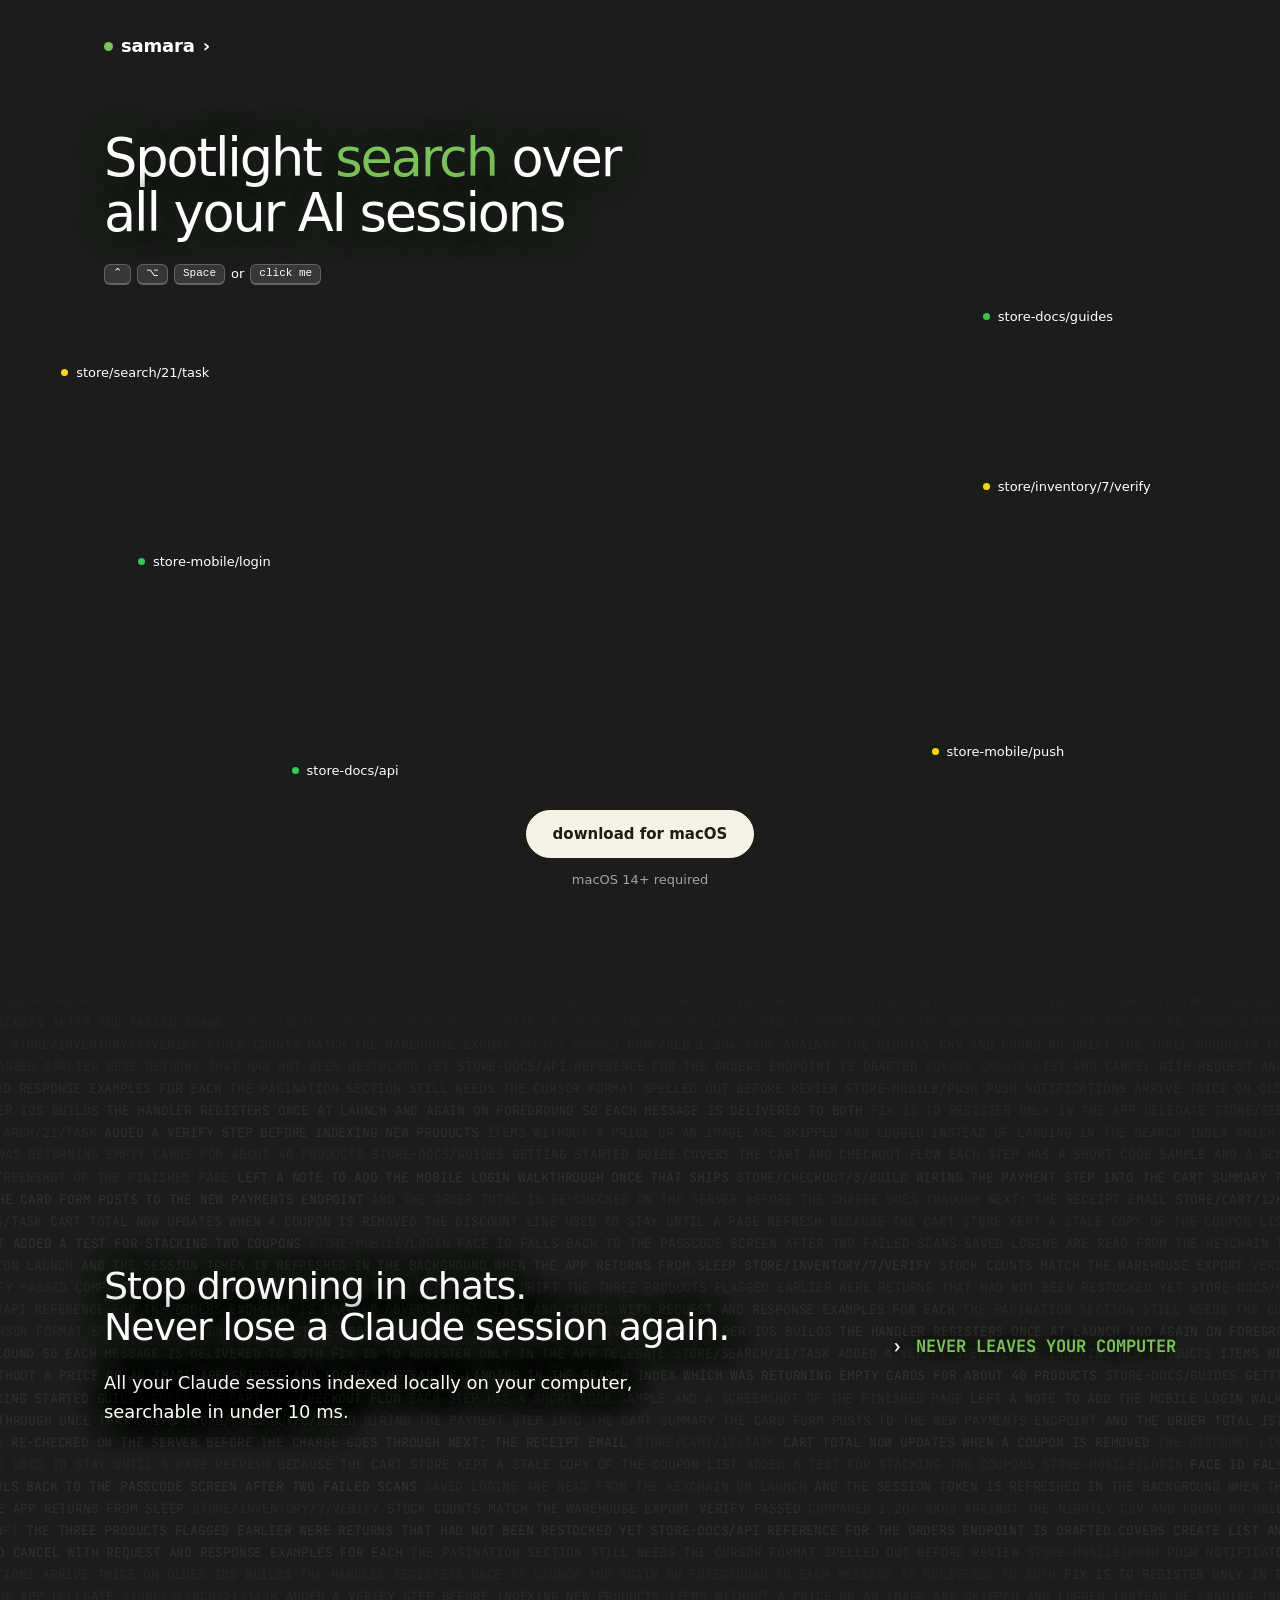
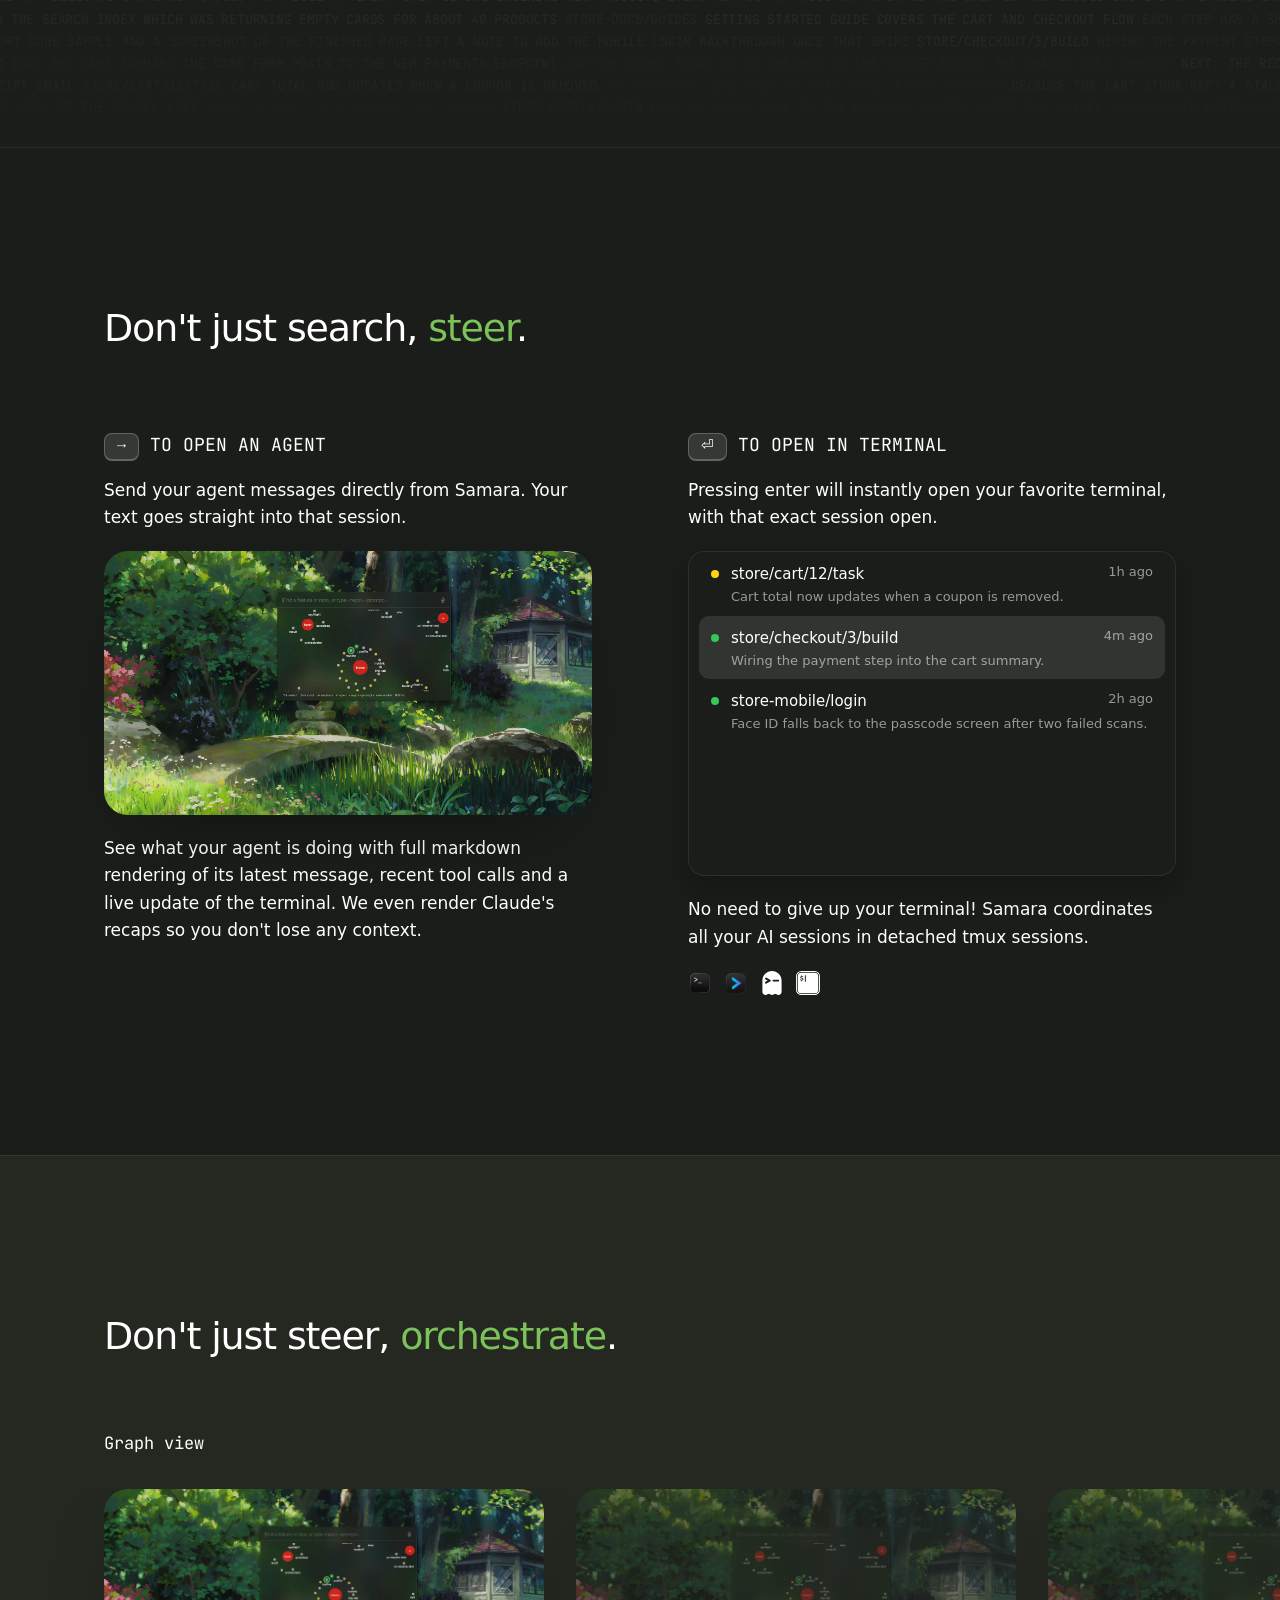
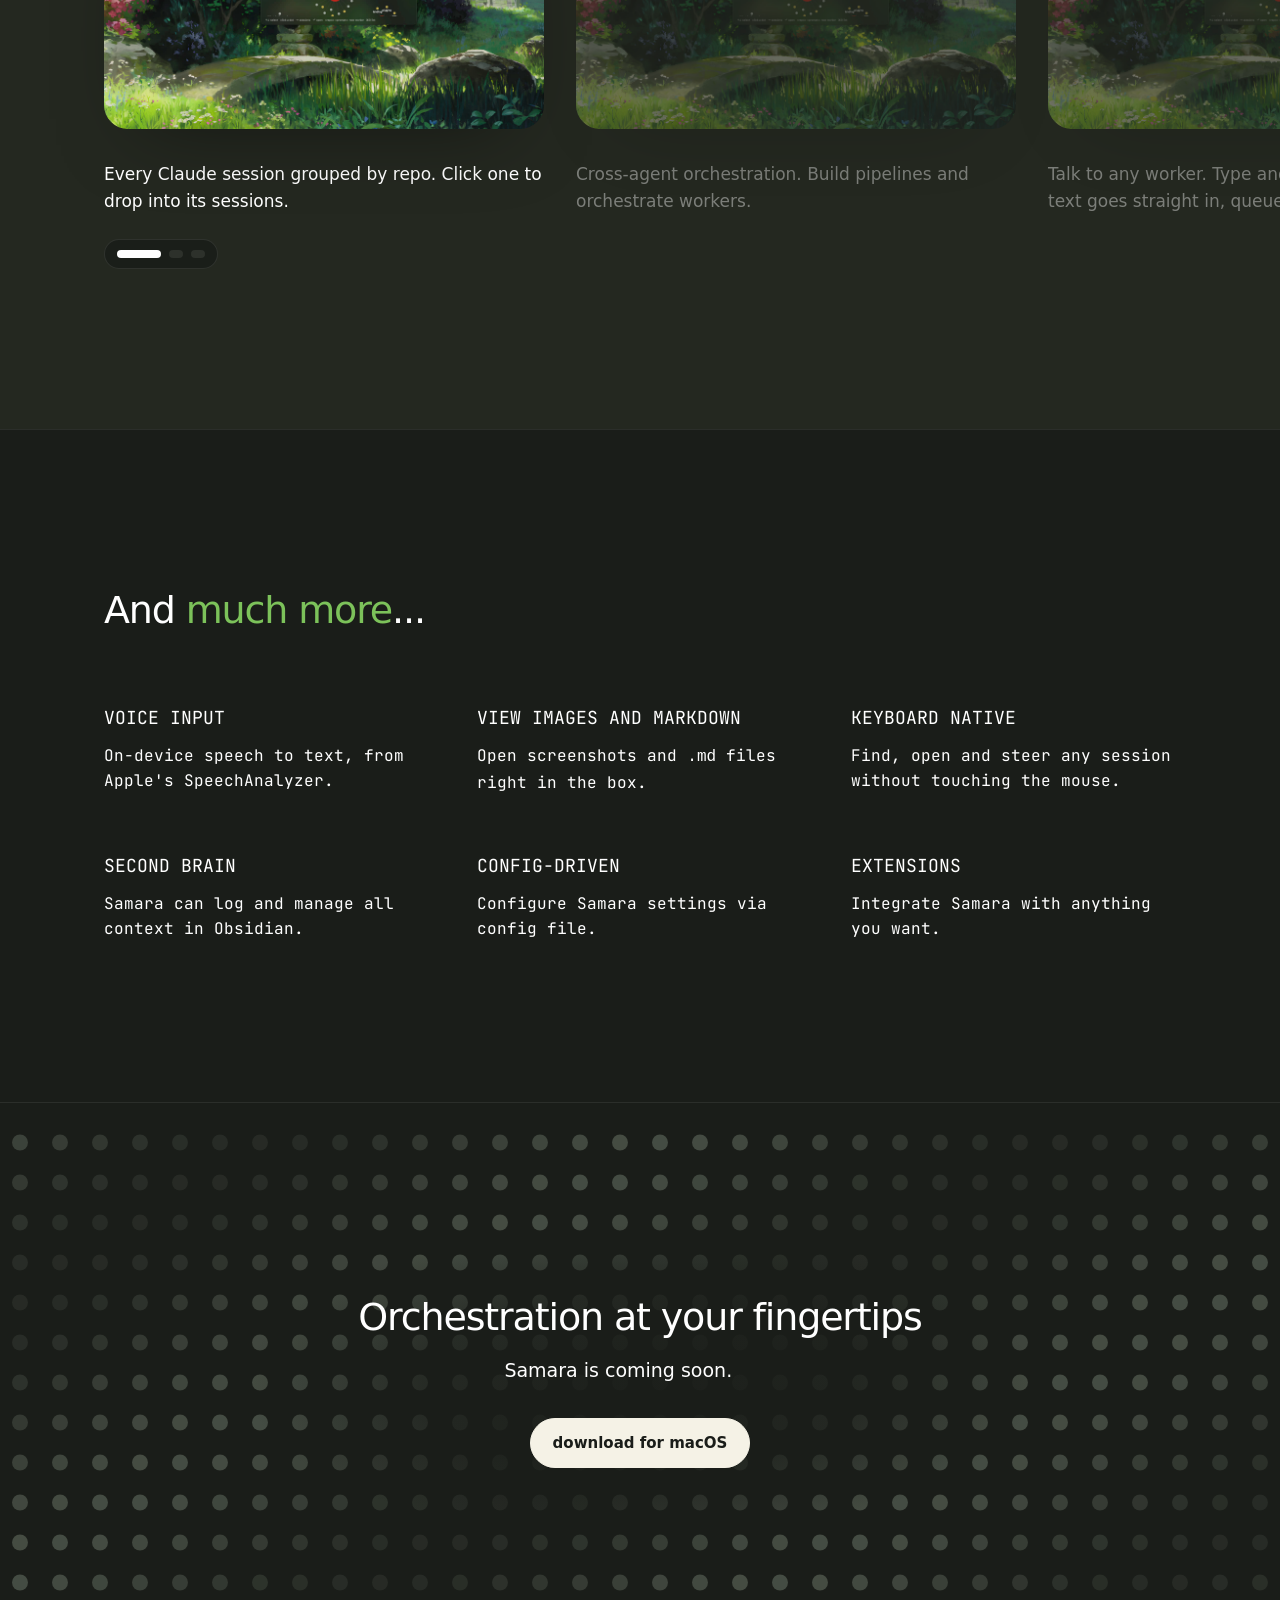
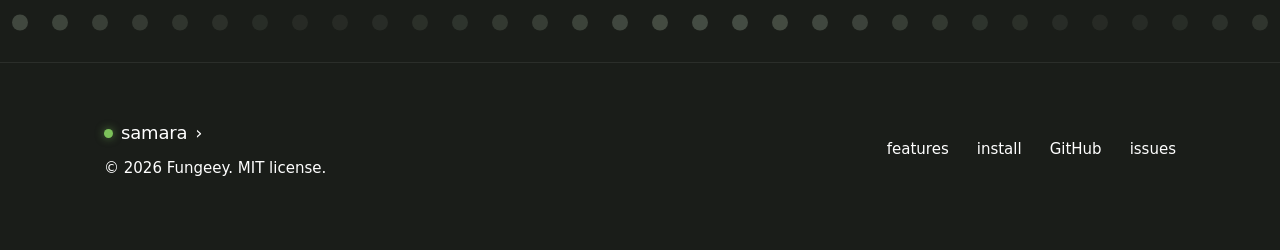
==== commit 1f4e3268: "mic icon and more tweaks" ====
--- a/index.html
+++ b/index.html
@@ -30,6 +30,7 @@
       <div class="box-head">
           <svg xmlns="http://www.w3.org/2000/svg" class="mag" viewBox="0 0 256 256"><path d="M229.66,218.34l-50.07-50.06a88.11,88.11,0,1,0-11.31,11.31l50.06,50.07a8,8,0,0,0,11.32-11.32ZM40,112a72,72,0,1,1,72,72A72.08,72.08,0,0,1,40,112Z"></path></svg>
           <span class="ghost" id="ghost" aria-hidden="true"></span><input id="q" type="text" aria-label="Search sessions" autocomplete="off" spellcheck="false">
+          <svg xmlns="http://www.w3.org/2000/svg" class="mag" viewBox="0 0 256 256"><path d="M128,176a48.05,48.05,0,0,0,48-48V64a48,48,0,0,0-96,0v64A48.05,48.05,0,0,0,128,176ZM96,64a32,32,0,0,1,64,0v64a32,32,0,0,1-64,0Zm40,143.6V240a8,8,0,0,1-16,0V207.6A80.11,80.11,0,0,1,48,128a8,8,0,0,1,16,0,64,64,0,0,0,128,0,8,8,0,0,1,16,0A80.11,80.11,0,0,1,136,207.6Z"></path></svg>
       </div>
       <div class="rows" id="rows"></div>
       <div class="box-foot"><span id="count"></span></div>
--- a/styles.css
+++ b/styles.css
@@ -90,8 +90,8 @@
 .pill .dot.idle,.row .dot.idle{background:#ffd60a}
 @keyframes bob{50%{transform:translateY(-10px)}}
 .box{width:min(640px,92vw);aspect-ratio:3/2;background:rgba(28,30,28,.92);backdrop-filter:blur(30px);border:1px solid rgba(255,255,255,.08);border-radius:16px;box-shadow:0 30px 80px rgba(0,0,0,.6);text-align:left;color:#fff;font-family:-apple-system,system-ui,sans-serif;overflow:hidden}
-.box-head{display:flex;align-items:center;gap:10px;padding:10px 20px;font-size:18px;font-weight:300;border-bottom:1px solid rgba(255,255,255,.08);margin-bottom: 10px;}
-.box-head .chev{opacity:.55}.box-head .mag{width:24px;height:24px;fill:var(--ink);opacity:.55}
+.box-head{display:flex;align-items:center;gap:10px;padding:16px 16px;font-size:18px;font-weight:300;border-bottom:1px solid rgba(255,255,255,.08);margin-bottom: 10px;}
+.box-head .chev{opacity:.55}.box-head .mag{width:20px;height:20px;fill:var(--ink);opacity:.55}
 .box-head input{flex:1;background:none;border:0;outline:0;color:#fff;font:inherit}
 .rows{height:320px;overflow:hidden;padding:0 10px}
 .row{display:flex;gap:12px;padding:10px 12px;border-radius:10px}
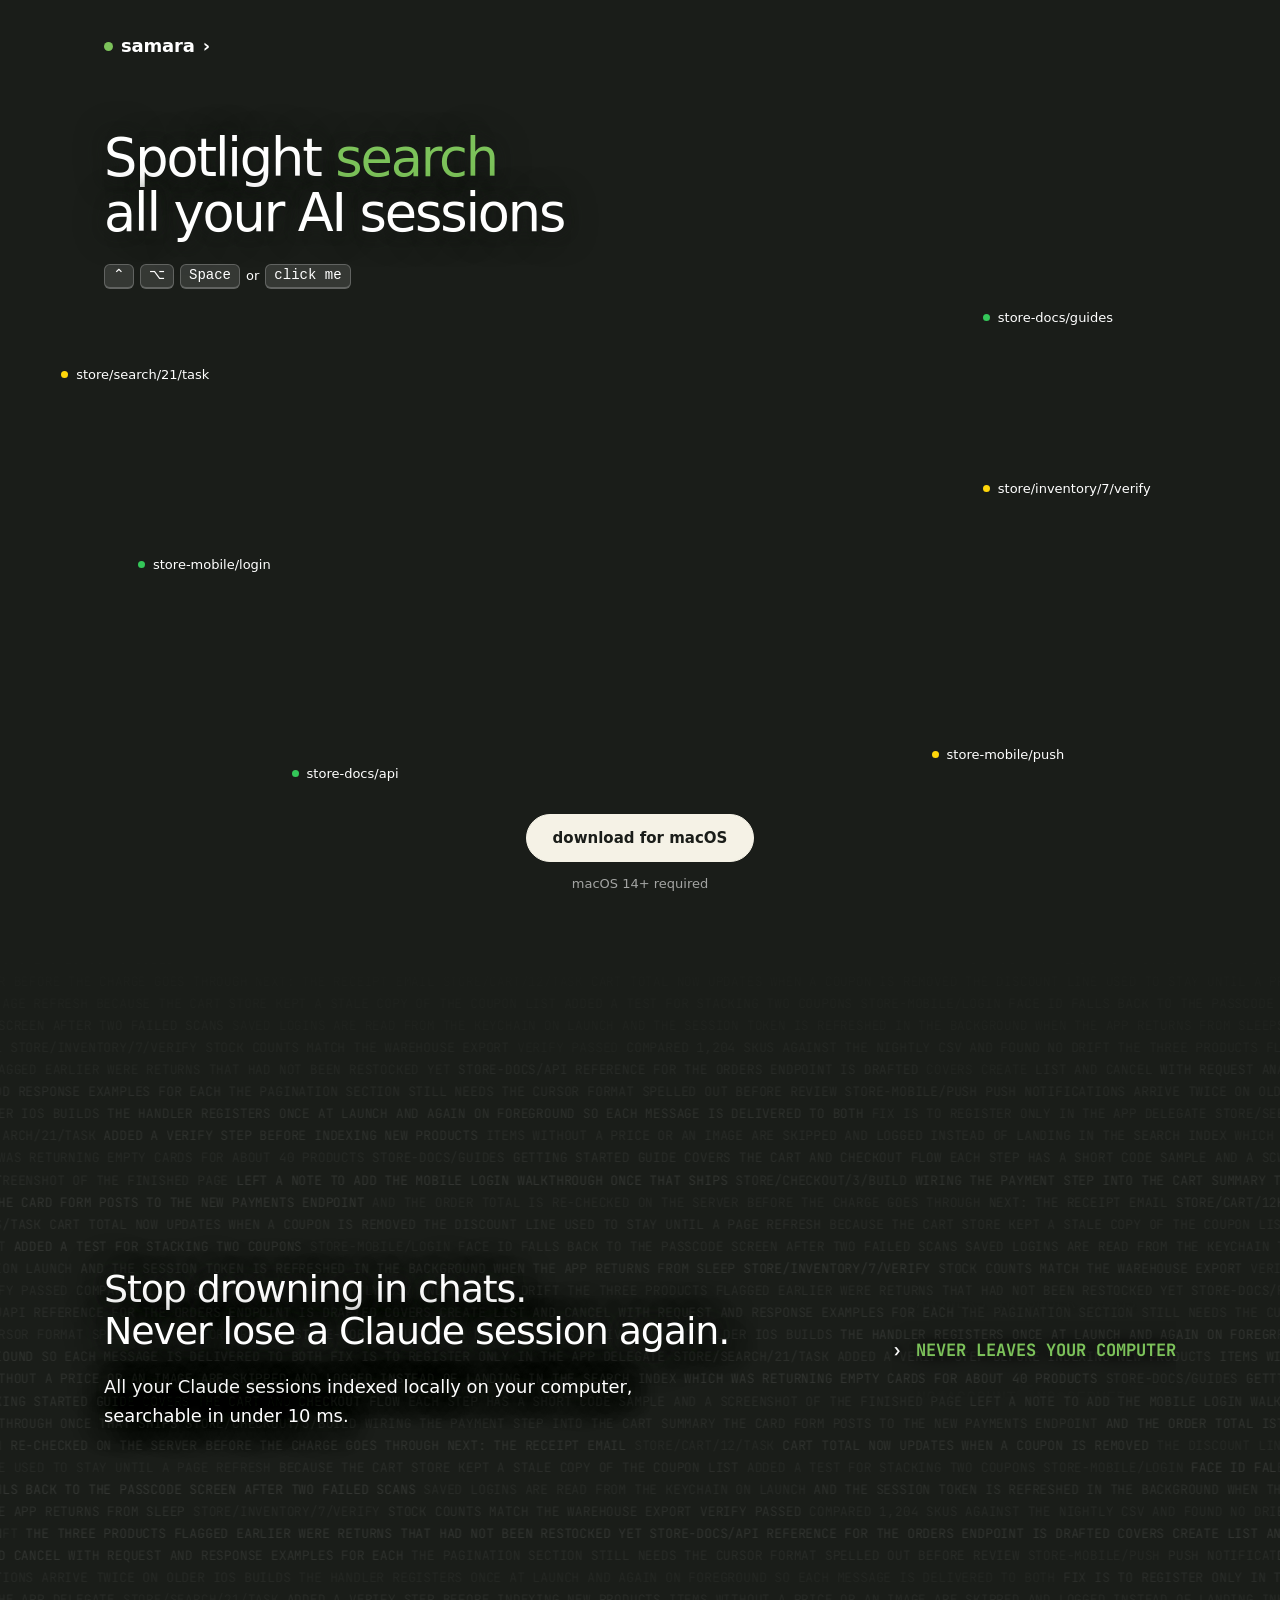
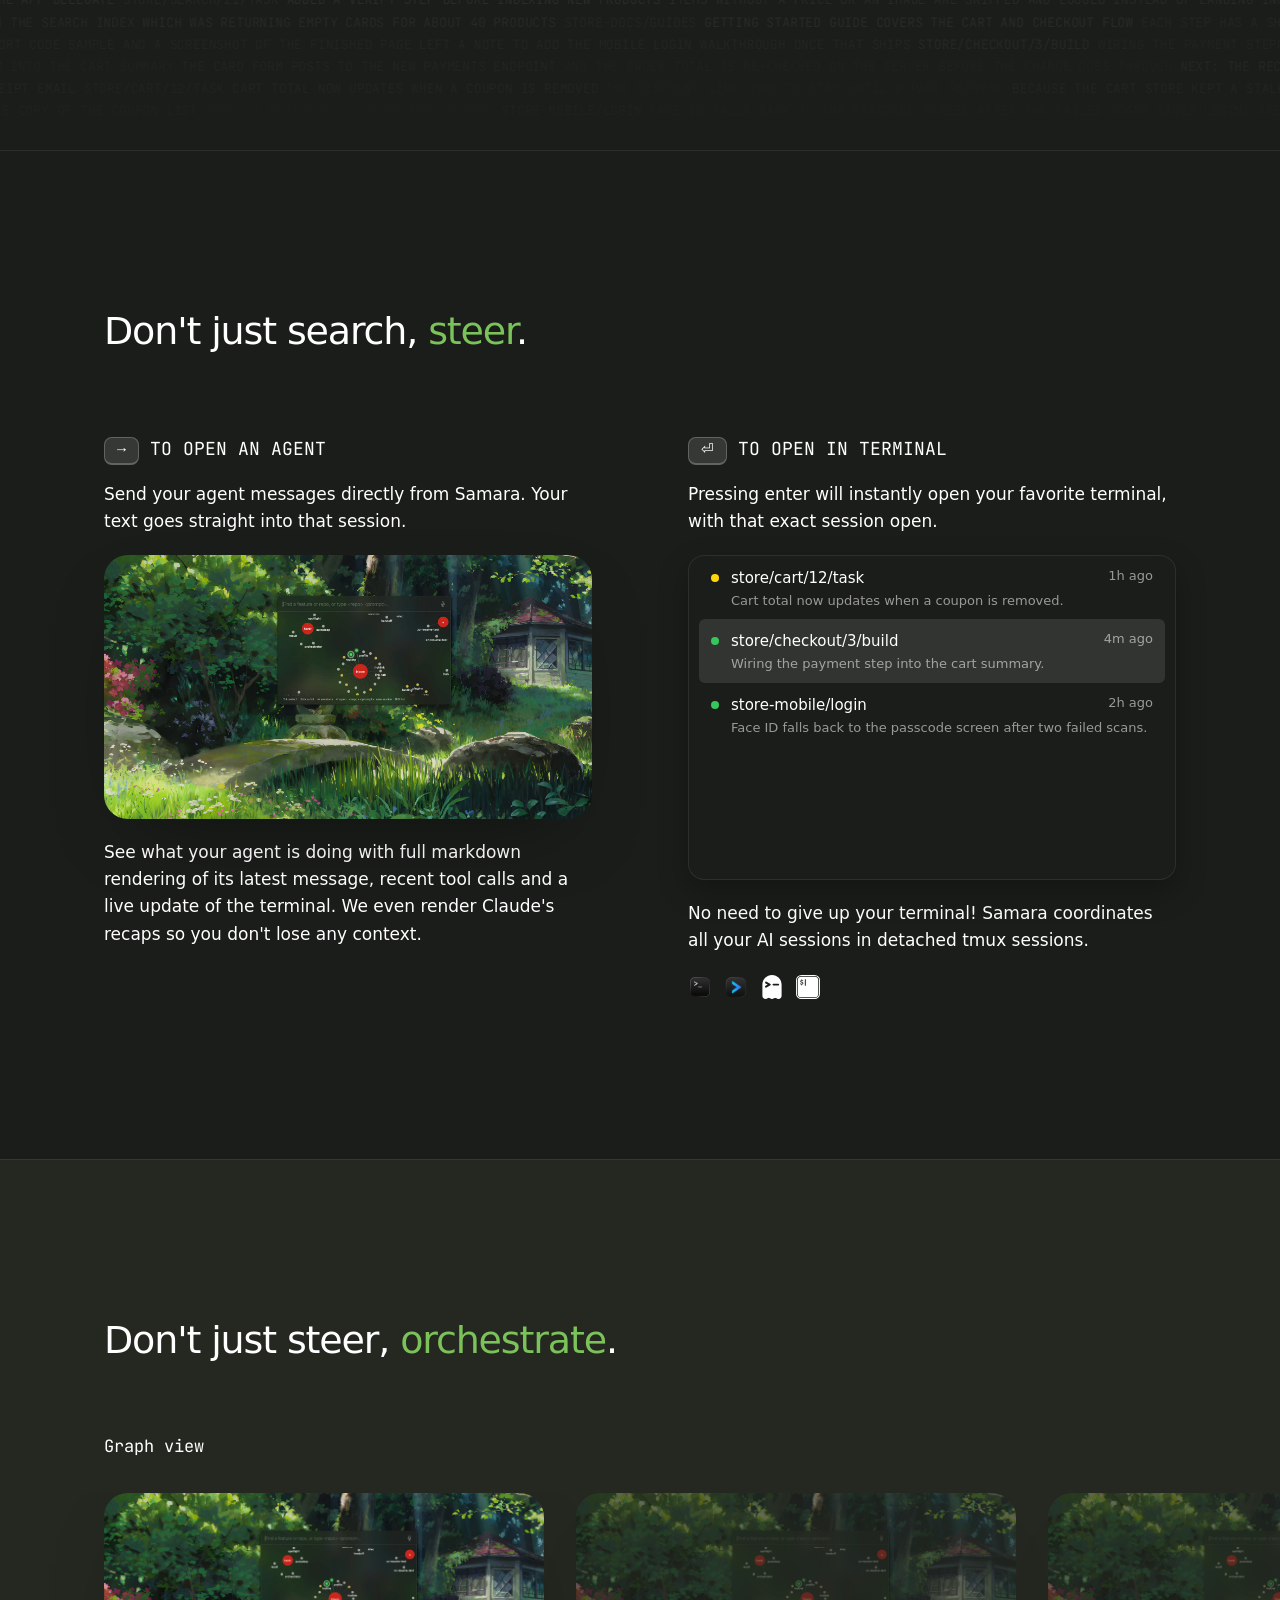
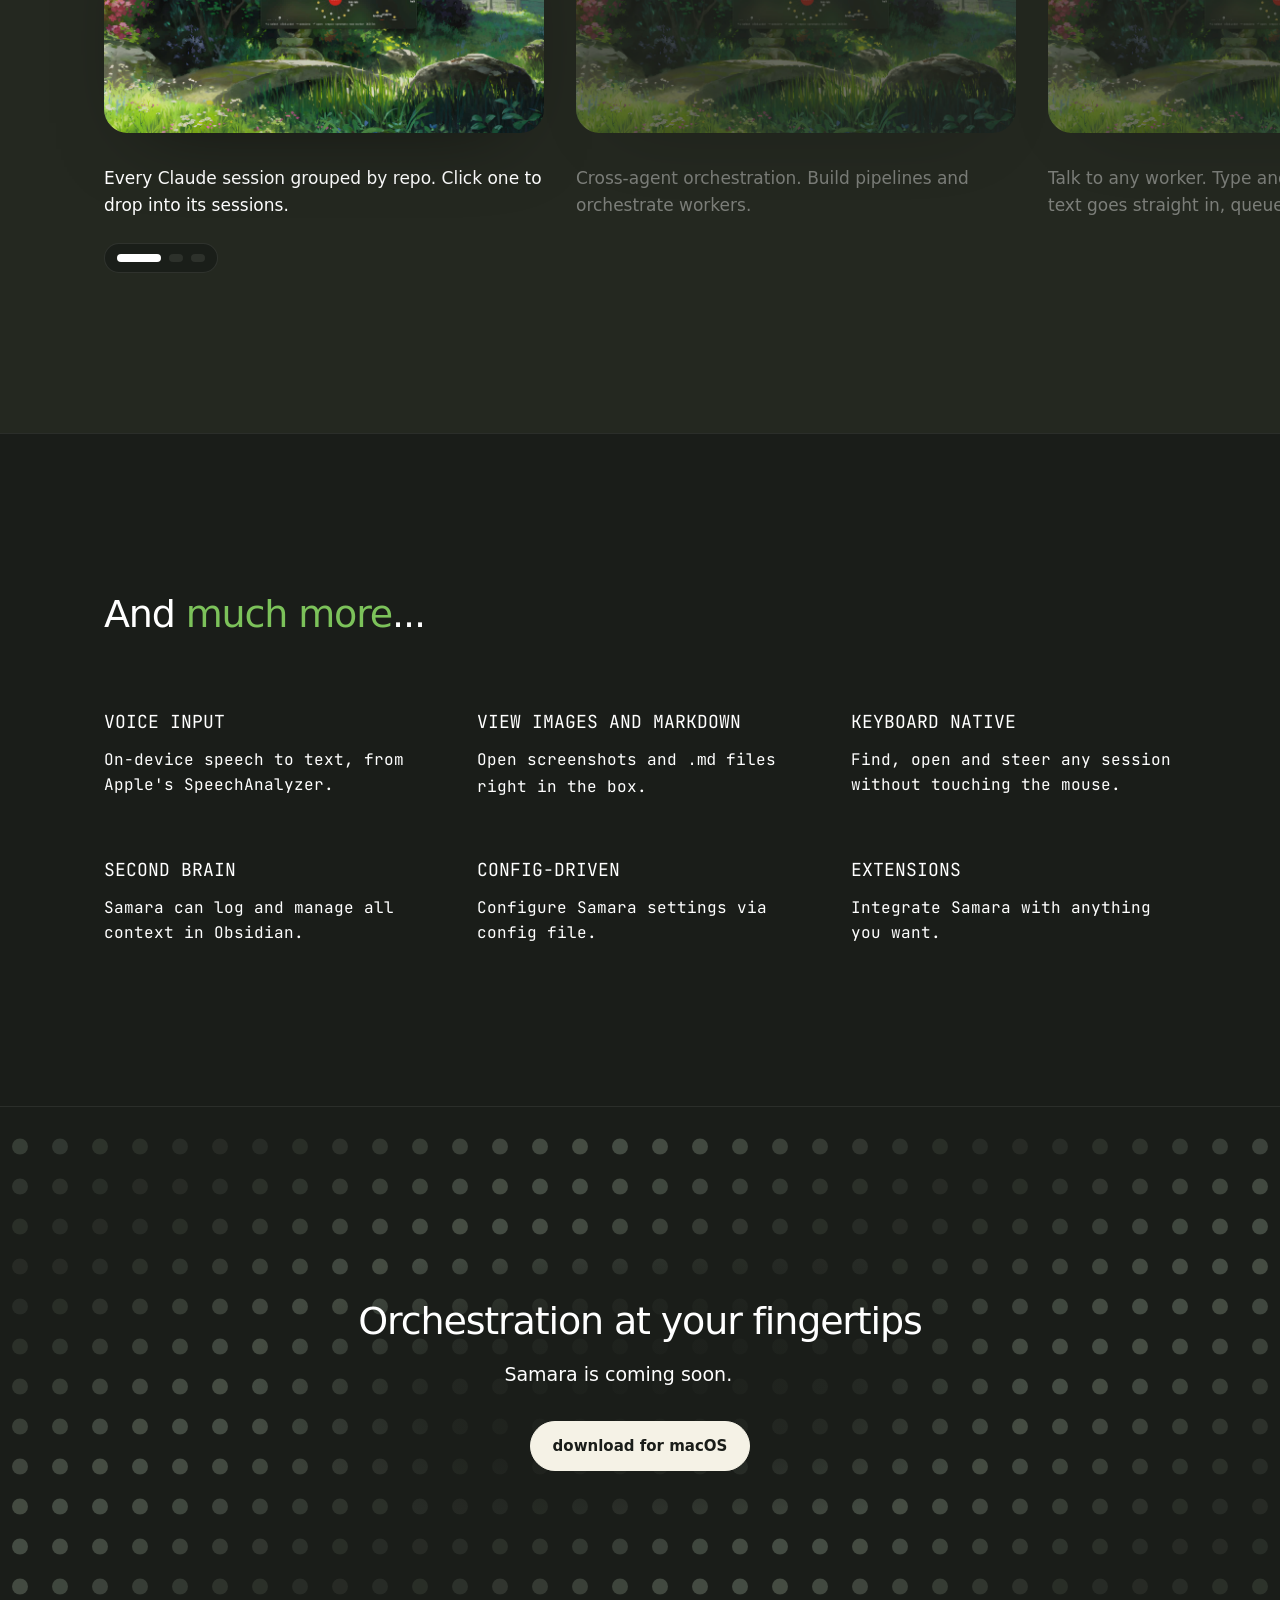
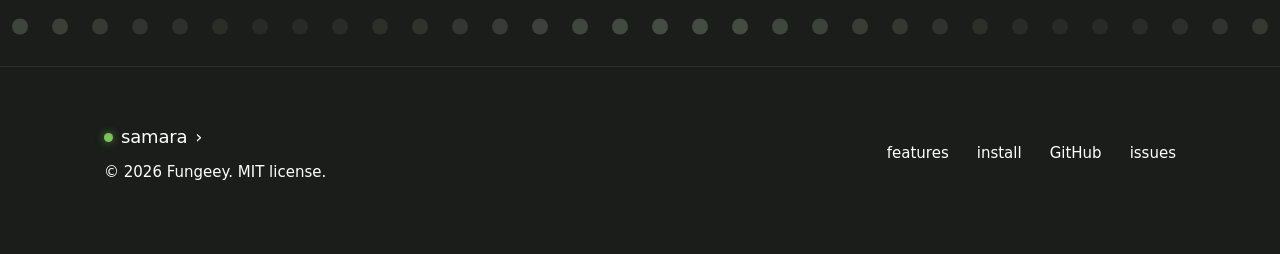
==== commit b11104cc: "a" ====
--- a/index.html
+++ b/index.html
@@ -24,7 +24,7 @@
 <div class="wrap">
 
   <header class="hero">
-    <h1>Spotlight <em>search</em> over<br class="desk"> all your AI sessions</h1>
+    <h1>Spotlight <em>search</em> <br class="desk"> all your AI sessions</h1>
     <div class="keys" id="keys" role="button" tabindex="0" aria-label="Show or hide the search box: Control Option Space"><kbd>⌃</kbd><kbd>⌥</kbd><kbd>Space</kbd><span class="or">or</span><kbd>click me</kbd></div>
     <div class="box demo off" id="box" role="search" aria-label="Search sessions">
       <div class="box-head">
--- a/styles.css
+++ b/styles.css
@@ -94,7 +94,7 @@
 .box-head .chev{opacity:.55}.box-head .mag{width:20px;height:20px;fill:var(--ink);opacity:.55}
 .box-head input{flex:1;background:none;border:0;outline:0;color:#fff;font:inherit}
 .rows{height:320px;overflow:hidden;padding:0 10px}
-.row{display:flex;gap:12px;padding:10px 12px;border-radius:10px}
+.row{display:flex;gap:12px;padding:10px 12px;border-radius:6px}
 .row.sel{background:rgba(255,255,255,.1)}
 .row .dot{flex:none;margin-top:8px;width:8px;height:8px}
 .row>div{min-width:0;flex:1}
@@ -102,7 +102,7 @@
 .row .t em{font-style:normal;font-size:13px;color:rgba(255,255,255,.55)}
 .row .sn{font-size:13px;color:rgba(255,255,255,.55);display:-webkit-box;-webkit-line-clamp:3;-webkit-box-orient:vertical;overflow:hidden;margin-top:2px;line-height:1.35}
 .row b{color:#8fe060;font-weight:600}
-.box-foot{display:flex;gap:14px;padding:10px 20px;font-size:11px;opacity:.55}
+.box-foot{display:flex;gap:14px;padding:2px 20px;font-size:11px;opacity:.55}
 @media(max-width:700px){.pills{display:none}}
 .hero .box{position:relative;z-index:2;margin-top:40px;width:min(640px,100%)}
 .ghost{display:none;flex:1;min-width:0;white-space:nowrap;overflow:hidden}
@@ -112,7 +112,7 @@
 .ghost,.box-head input{line-height:24px;height:24px}
 .hero h1{text-wrap:balance;max-width:16em}
 .hero .keys{display:flex;gap:6px;margin-top:24px;cursor:pointer}
-.hero .keys kbd{color:#fff;background:rgba(255,255,255,.12);border:1px solid rgba(255,255,255,.22);border-bottom-width:2px;border-radius:6px;padding:1px 8px;font:500 11px/1.4 ui-monospace,Menlo,monospace}
+.hero .keys kbd{color:#fff;background:rgba(255,255,255,.12);border:1px solid rgba(255,255,255,.22);border-bottom-width:2px;border-radius:6px;padding:1px 8px;font:500 14px/1.4 ui-monospace,Menlo,monospace}
 .hero .box{margin-top:44px;transition:opacity .25s,transform .25s,visibility 0s}
 .hero .box.off{opacity:0;transform:translateY(-8px);visibility:hidden;pointer-events:none;transition:opacity .25s,transform .25s,visibility 0s .25s}
 .hero .try{margin:6px 0 0;font-size:12px;color:#fff}
